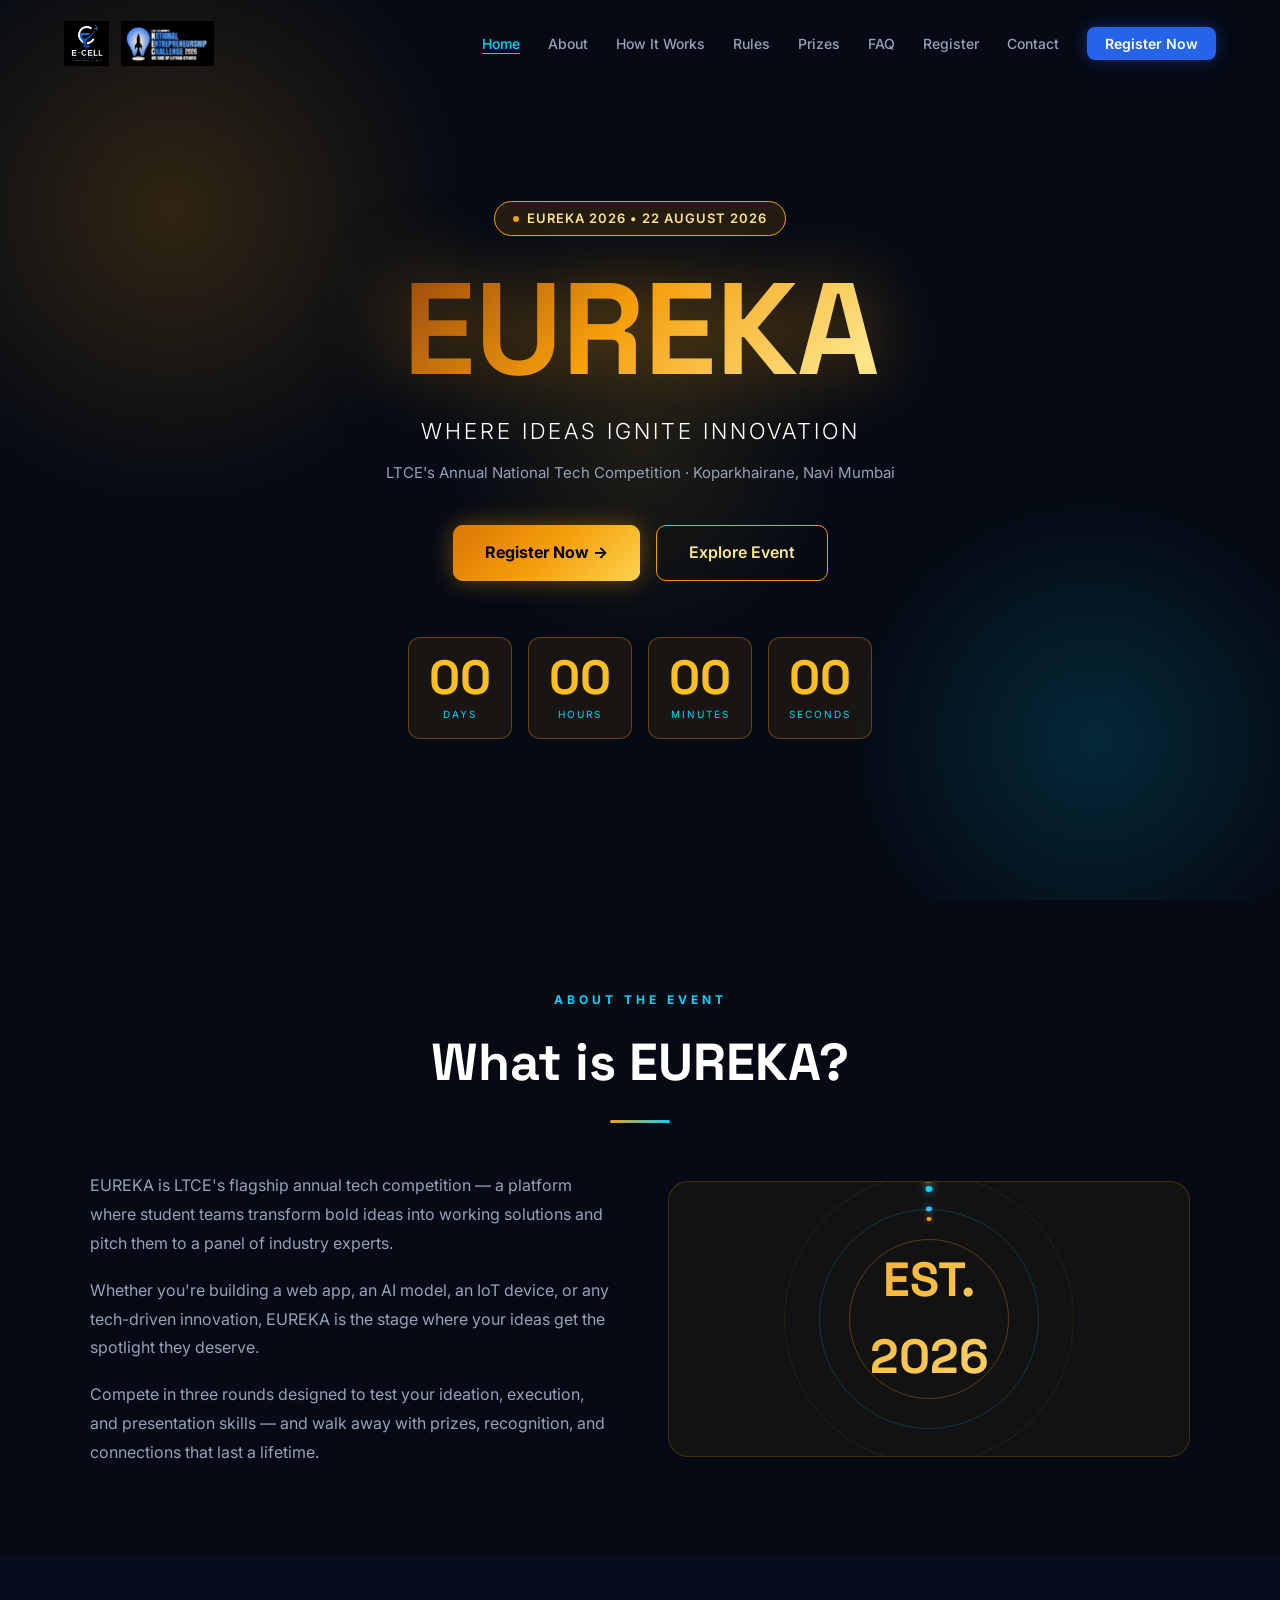
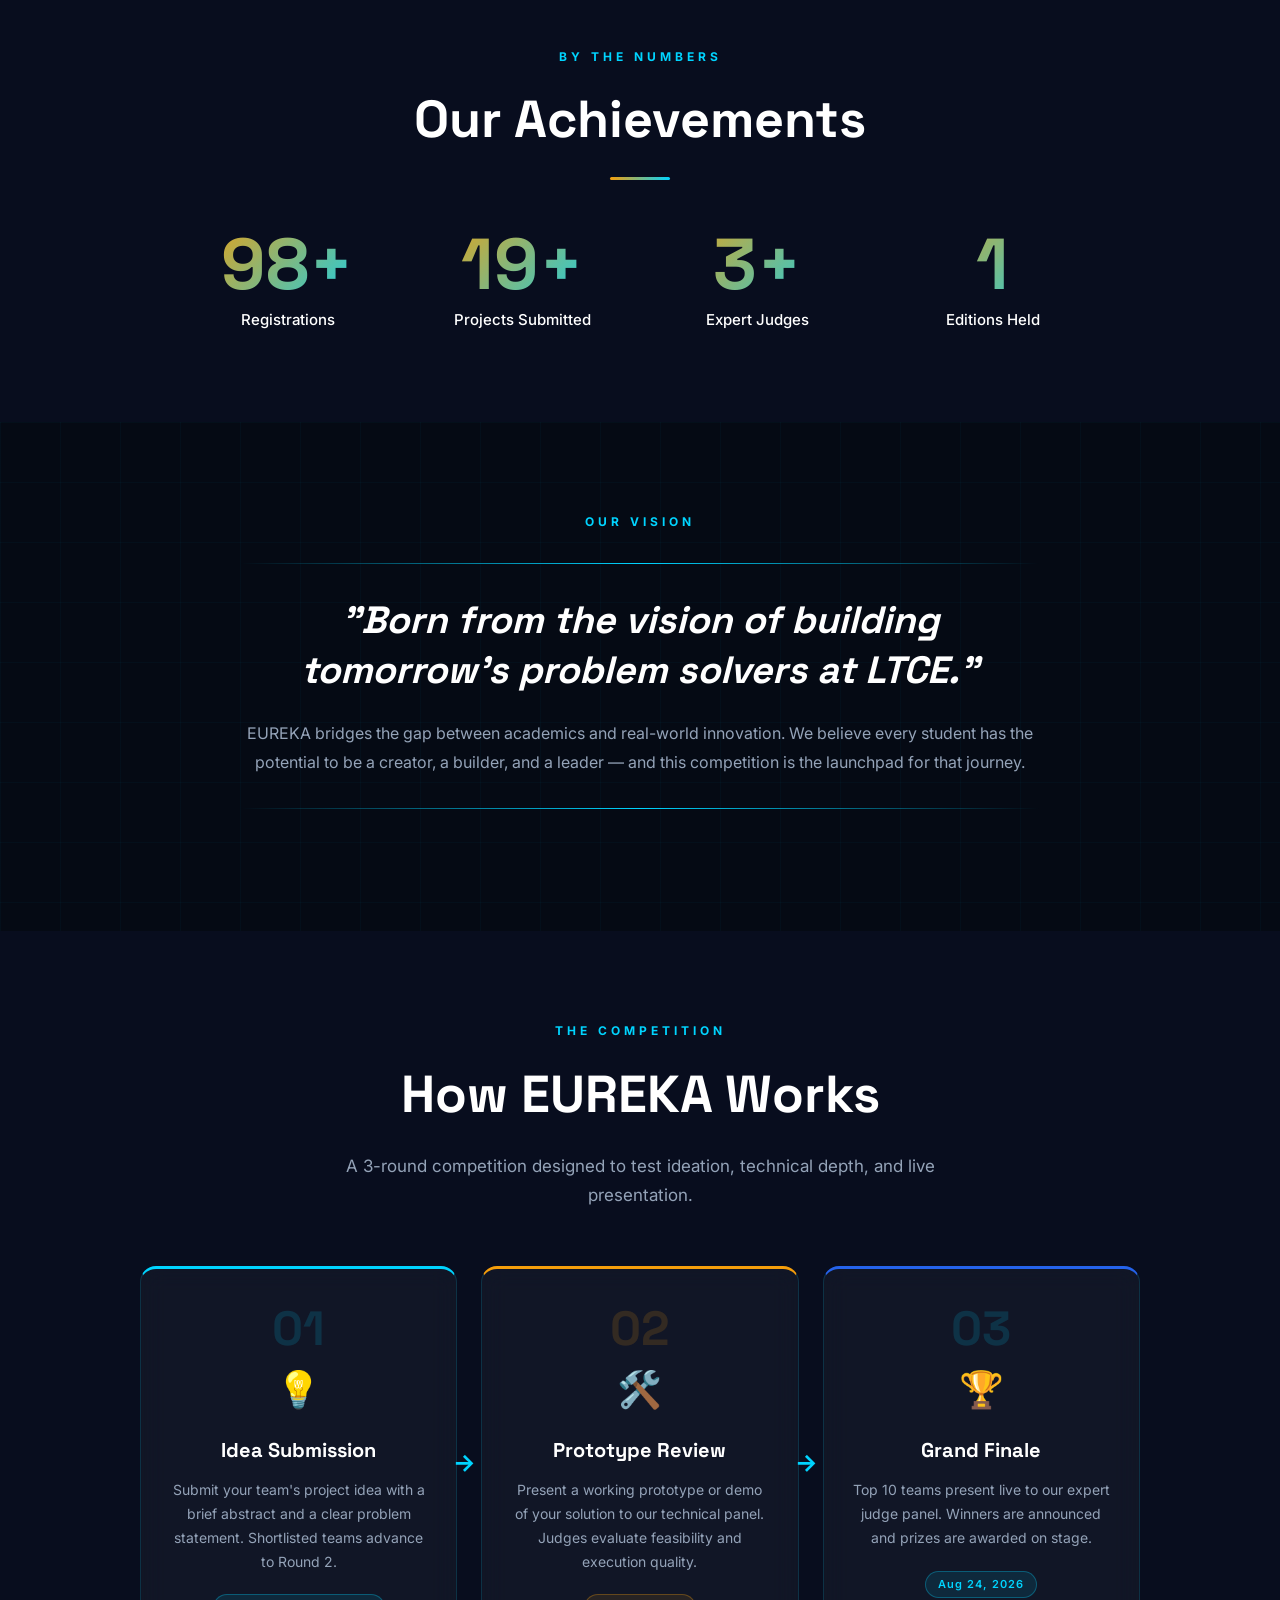
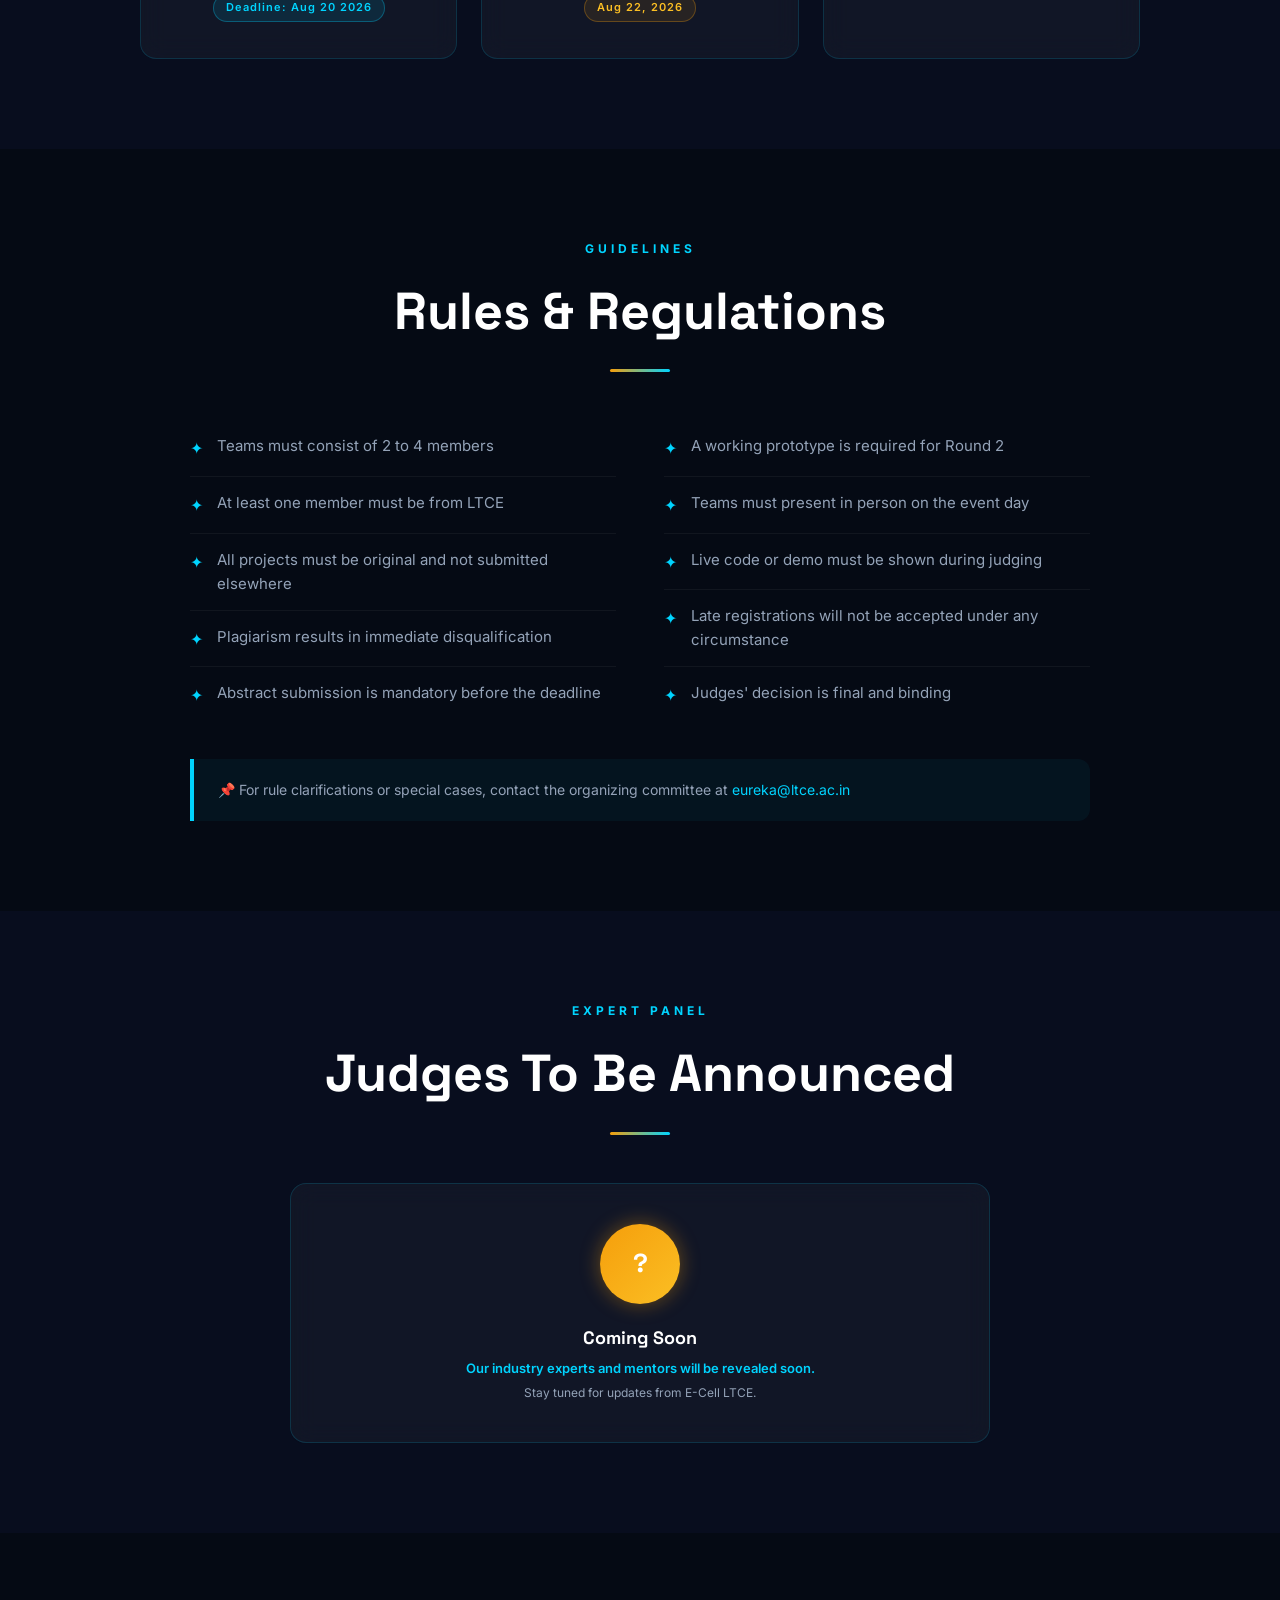
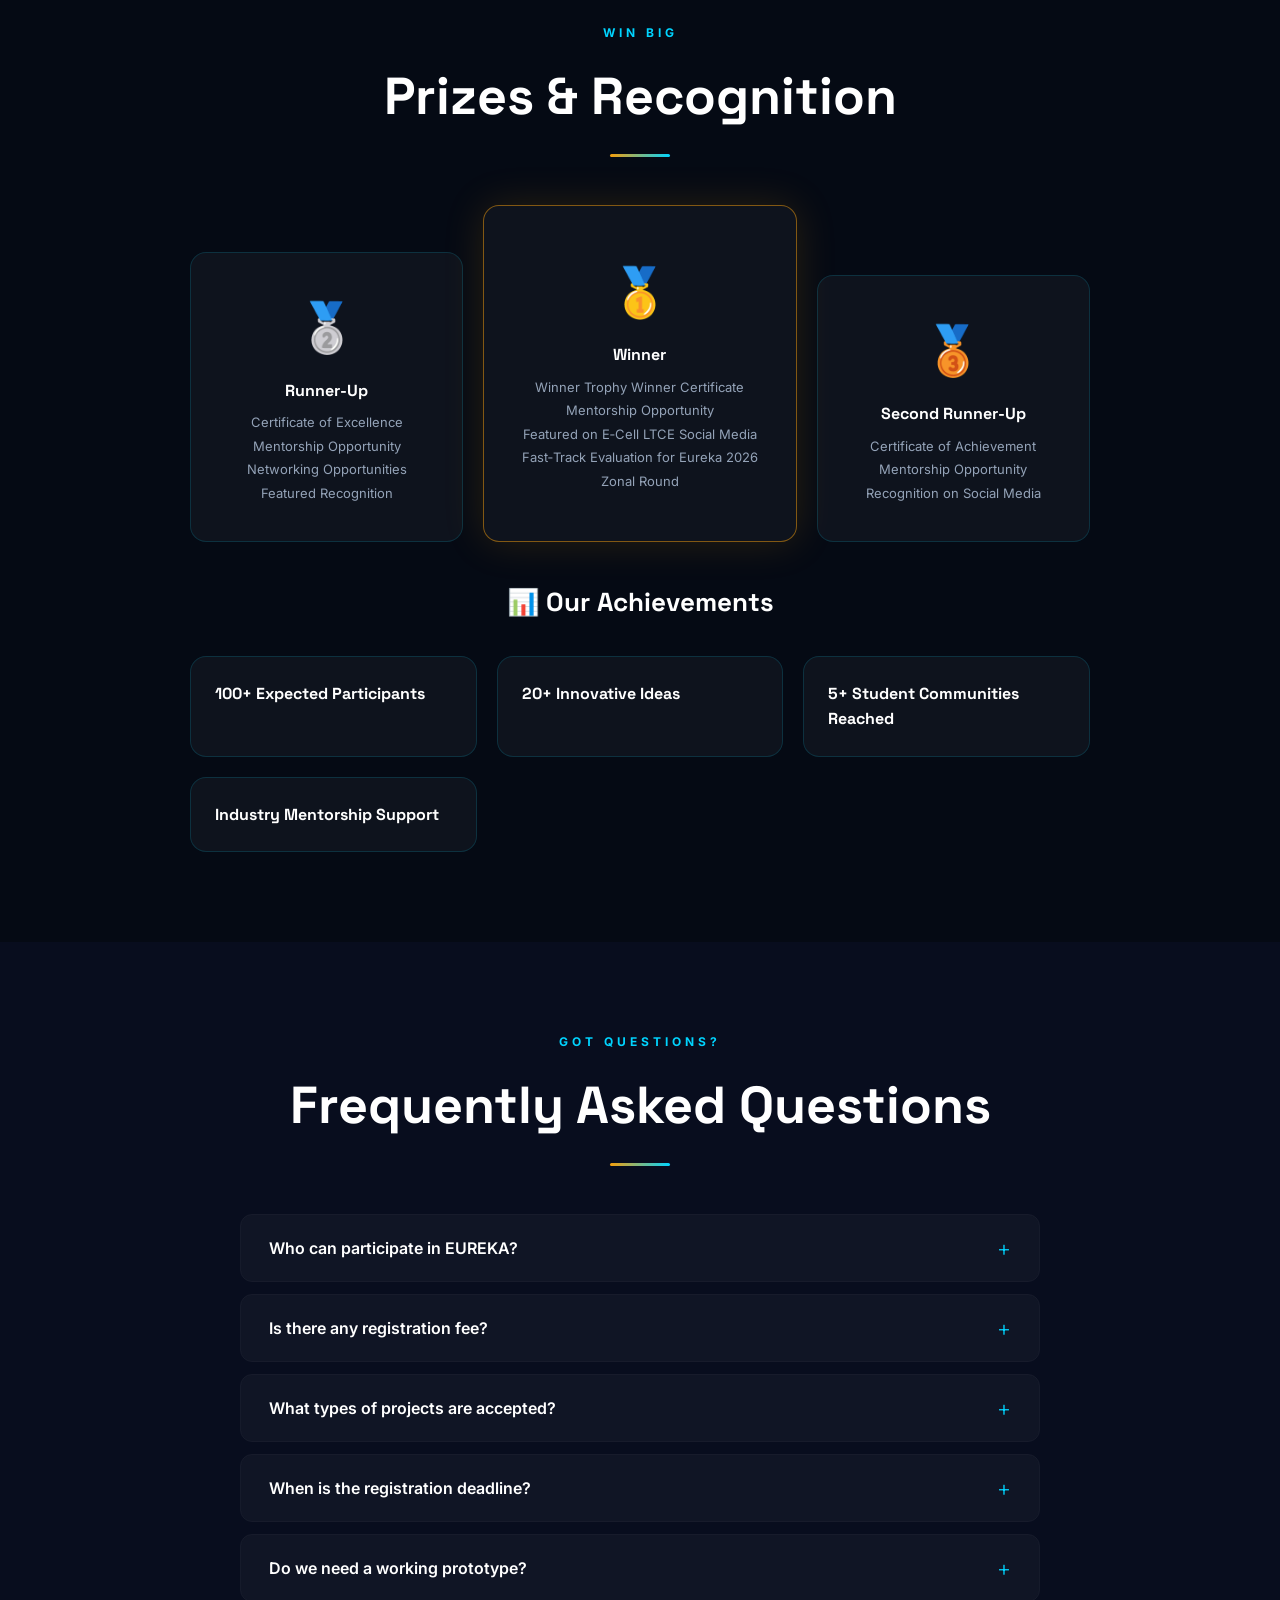
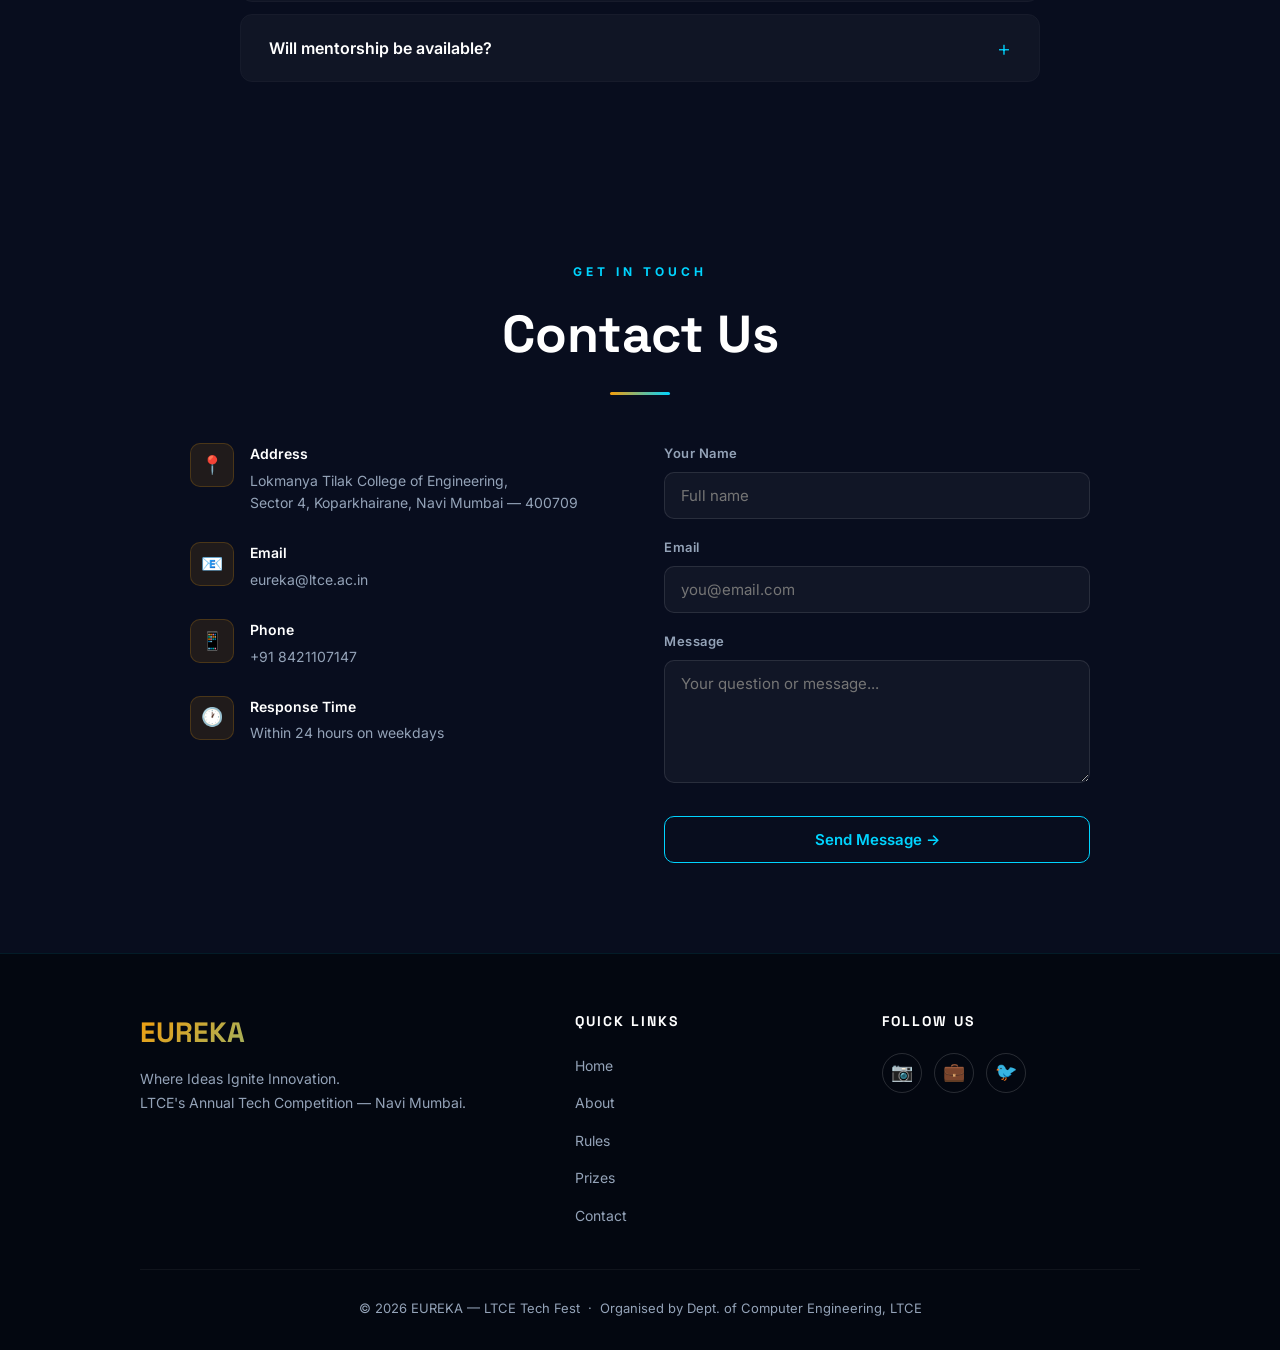
==== index.html @ 15668846 "index.html" ====
<!DOCTYPE html>
<html lang="en">
<head>
<meta charset="UTF-8"/>
<meta name="viewport" content="width=device-width, initial-scale=1.0"/>
<title>EUREKA 2026 — LTCE Tech Fest</title>
<meta name="description" content="LTCE's flagship annual tech competition. Register free. Win ₹30,000+ in prizes."/>
<link rel="preconnect" href="https://fonts.googleapis.com"/>
<link href="https://fonts.googleapis.com/css2?family=Space+Grotesk:wght@300;400;500;600;700;800&family=Inter:wght@300;400;500;600&display=swap" rel="stylesheet"/>
<link rel="stylesheet" href="Style.css">
<script src="Script.js" defer></script>
</head>
<body>

<!-- PROGRESS BAR -->
<div id="progress-bar"></div>

<!-- NAVBAR -->
<nav id="navbar">
  <a href="#home" class="nav-logo">
    <img src="ecell-logo.png" alt="E-Cell LTCE" class="nav-logo-img">
    <img src="nec-logo.png" alt="NEC" class="nav-logo-img">
</a>
  <ul class="nav-links">
    <li><a href="#home">Home</a></li>
    <li><a href="#about">About</a></li>
    <li><a href="#how-it-works">How It Works</a></li>
    <li><a href="#rules">Rules</a></li>
    <li><a href="#prizes">Prizes</a></li>
    <li><a href="#faq">FAQ</a></li>
    <li><a href="Registration.html">Register</a></li>
    <li><a href="#contact">Contact</a></li>
    <li><a href="Registration.html" class="nav-cta">Register Now</a></li>
  </ul>
  <button class="hamburger" id="hamburger" aria-label="Menu">
    <span></span><span></span><span></span>
  </button>
</nav>

<!-- MOBILE MENU -->
<div class="mobile-menu" id="mobile-menu">
  <a href="#home" class="mobile-link">Home</a>
  <a href="#about" class="mobile-link">About</a>
  <a href="#how-it-works" class="mobile-link">How It Works</a>
  <a href="#rules" class="mobile-link">Rules</a>
  <a href="#prizes" class="mobile-link">Prizes</a>
  <a href="#faq" class="mobile-link">FAQ</a>
  <a href="Registration.html" class="mobile-link">Register</a>
  <a href="#contact" class="mobile-link">Contact</a>
</div>

<!-- HERO -->
<section id="home">
  <div class="hero-glow-1"></div>
  <div class="hero-glow-2"></div>
  <div class="hero-glow-3"></div>
  <canvas id="hero-canvas" style="position:absolute;top:0;left:0;width:100%;height:100%;pointer-events:none;z-index:1;"></canvas>
  <div class="hero-content">
    <div class="hero-badge"><span class="badge-dot"></span>EUREKA 2026 • 22 August 2026</div>
    <h1 class="hero-title">EUREKA</h1>
    <p class="hero-tagline">Where Ideas Ignite Innovation</p>
    <p class="hero-sub">LTCE's Annual National Tech Competition · Koparkhairane, Navi Mumbai</p>
    <div class="hero-buttons">
      <a href="Registration.html" class="btn-primary">Register Now &rarr;</a>
      <a href="#about" class="btn-ghost">Explore Event</a>
    </div>
    <div class="countdown" id="countdown">
      <div class="cd-box"><span class="cd-num" id="cd-days">00</span><span class="cd-label">Days</span></div>
      <div class="cd-box"><span class="cd-num" id="cd-hours">00</span><span class="cd-label">Hours</span></div>
      <div class="cd-box"><span class="cd-num" id="cd-mins">00</span><span class="cd-label">Minutes</span></div>
      <div class="cd-box"><span class="cd-num" id="cd-secs">00</span><span class="cd-label">Seconds</span></div>
    </div>
  </div>
</section>

<!-- ABOUT -->
<section id="about" class="section">
  <p class="section-label reveal">About the Event</p>
  <h2 class="section-title reveal">What is EUREKA?</h2>
  <div class="gold-line reveal"></div>
  <div class="about-grid">
    <div class="about-text reveal-left">
      <p>EUREKA is LTCE's flagship annual tech competition — a platform where student teams transform bold ideas into working solutions and pitch them to a panel of industry experts.</p>
      <p>Whether you're building a web app, an AI model, an IoT device, or any tech-driven innovation, EUREKA is the stage where your ideas get the spotlight they deserve.</p>
      <p>Compete in three rounds designed to test your ideation, execution, and presentation skills — and walk away with prizes, recognition, and connections that last a lifetime.</p>
    </div>
    <div class="orbit-card reveal-right">
      <!-- Static orbit path rings -->
      <div class="orbit-ring ring1"></div>
      <div class="orbit-ring ring2"></div>
      <div class="orbit-ring ring3"></div>
      <!-- Asteroid system -->
      <div class="asteroid-system">
        <div class="asteroid-ring asteroid-ring-1"><div class="asteroid a-g1"></div></div>
        <div class="asteroid-ring asteroid-ring-2"><div class="asteroid a-c1"></div></div>
        <div class="asteroid-ring asteroid-ring-3"><div class="asteroid a-g2"></div></div>
        <div class="asteroid-ring asteroid-ring-4"><div class="asteroid a-c2"></div></div>
        <div class="asteroid-ring asteroid-ring-5"><div class="asteroid a-g3"></div></div>
        <div class="asteroid-ring asteroid-ring-6"><div class="asteroid a-c3"></div></div>
        <div class="asteroid-ring asteroid-ring-7"><div class="asteroid a-g4"></div></div>
        <div class="asteroid-ring asteroid-ring-8"><div class="asteroid a-c4"></div></div>
      </div>
      <div class="orbit-text">EST.<br/>2026</div>
    </div>
  </div>
</section>

<!-- ACHIEVEMENTS -->
<section class="section section-alt">
  <p class="section-label reveal">By the Numbers</p>
  <h2 class="section-title reveal">Our Achievements</h2>
  <div class="gold-line reveal"></div>
  <div class="stats-row" id="stats-row">
    <div class="stat-item reveal"><span class="stat-num" data-target="100" data-suffix="+">0+</span><p class="stat-label">Registrations</p></div>
    <div class="stat-item reveal" style="transition-delay:0.1s"><span class="stat-num" data-target="20" data-suffix="+">0+</span><p class="stat-label">Projects Submitted</p></div>
    <div class="stat-item reveal" style="transition-delay:0.2s"><span class="stat-num" data-target="4" data-suffix="+">0+</span><p class="stat-label">Expert Judges</p></div>
    <div class="stat-item reveal" style="transition-delay:0.3s"><span class="stat-num" data-target="2" data-suffix="">0</span><p class="stat-label">Editions Held</p></div>
  </div>
</section>

<!-- VISION -->
<section class="section vision-section">
  <div class="vision-grid-bg"></div>
  <div class="vision-inner reveal">
    <p class="section-label">Our Vision</p>
    <div class="vision-line"></div>
    <p class="vision-quote">"Born from the vision of building tomorrow's problem solvers at LTCE."</p>
    <p class="vision-para">EUREKA bridges the gap between academics and real-world innovation. We believe every student has the potential to be a creator, a builder, and a leader — and this competition is the launchpad for that journey.</p>
    <div class="vision-line"></div>
  </div>
</section>

<!-- HOW IT WORKS -->
<section id="how-it-works" class="section section-alt">
  <p class="section-label reveal">The Competition</p>
  <h2 class="section-title reveal">How EUREKA Works</h2>
  <p class="section-sub reveal">A 3-round competition designed to test ideation, technical depth, and live presentation.</p>
  <div class="rounds-grid">
    <div class="glass round-card reveal">
      <div class="round-num">01</div>
      <span class="round-icon">💡</span>
      <h3 class="round-title">Idea Submission</h3>
      <p class="round-desc">Submit your team's project idea with a brief abstract and a clear problem statement. Shortlisted teams advance to Round 2.</p>
      <span class="round-badge">Deadline: Aug 20 2026</span>
      <div class="round-arrow">→</div>
    </div>
    <div class="glass round-card reveal" style="transition-delay:0.15s">
      <div class="round-num">02</div>
      <span class="round-icon">🛠️</span>
      <h3 class="round-title">Prototype Review</h3>
      <p class="round-desc">Present a working prototype or demo of your solution to our technical panel. Judges evaluate feasibility and execution quality.</p>
      <span class="round-badge">Aug 22, 2026</span>
      <div class="round-arrow">→</div>
    </div>
    <div class="glass round-card reveal" style="transition-delay:0.3s">
      <div class="round-num">03</div>
      <span class="round-icon">🏆</span>
      <h3 class="round-title">Grand Finale</h3>
      <p class="round-desc">Top 10 teams present live to our expert judge panel. Winners are announced and prizes are awarded on stage.</p>
      <span class="round-badge">Aug 24, 2026</span>
    </div>
  </div>
</section>

<!-- RULES -->
<section id="rules" class="section">
  <p class="section-label reveal">Guidelines</p>
  <h2 class="section-title reveal">Rules & Regulations</h2>
  <div class="gold-line reveal"></div>
  <div class="rules-grid">
    <div>
      <div class="rule-item reveal"><span class="rule-icon">✦</span><span class="rule-text">Teams must consist of 2 to 4 members</span></div>
      <div class="rule-item reveal"><span class="rule-icon">✦</span><span class="rule-text">At least one member must be from LTCE</span></div>
      <div class="rule-item reveal"><span class="rule-icon">✦</span><span class="rule-text">All projects must be original and not submitted elsewhere</span></div>
      <div class="rule-item reveal"><span class="rule-icon">✦</span><span class="rule-text">Plagiarism results in immediate disqualification</span></div>
      <div class="rule-item reveal"><span class="rule-icon">✦</span><span class="rule-text">Abstract submission is mandatory before the deadline</span></div>
    </div>
    <div>
      <div class="rule-item reveal"><span class="rule-icon">✦</span><span class="rule-text">A working prototype is required for Round 2</span></div>
      <div class="rule-item reveal"><span class="rule-icon">✦</span><span class="rule-text">Teams must present in person on the event day</span></div>
      <div class="rule-item reveal"><span class="rule-icon">✦</span><span class="rule-text">Live code or demo must be shown during judging</span></div>
      <div class="rule-item reveal"><span class="rule-icon">✦</span><span class="rule-text">Late registrations will not be accepted under any circumstance</span></div>
      <div class="rule-item reveal"><span class="rule-icon">✦</span><span class="rule-text">Judges' decision is final and binding</span></div>
    </div>
  </div>
  <div class="rules-note reveal">
    📌 For rule clarifications or special cases, contact the organizing committee at <a href="mailto:eureka@ltce.ac.in">eureka@ltce.ac.in</a>
  </div>
</section>

<!-- JUDGES -->
<section id="judges" class="section section-alt">
  <p class="section-label reveal">Expert Panel</p>
  <h2 class="section-title reveal">Judges To Be Announced</h2>
  <div class="gold-line reveal"></div>
  <div class="glass judge-card reveal" style="max-width:700px;margin:0 auto;text-align:center;padding:40px;">
    <div class="judge-avatar gold">?</div>
    <h3 class="judge-name">Coming Soon</h3>
    <p class="judge-role">Our industry experts and mentors will be revealed soon.</p>
    <p class="judge-org">Stay tuned for updates from E-Cell LTCE.</p>
  </div>
</section>


<!-- PRIZES -->
<section id="prizes" class="section">
  <p class="section-label reveal">Win Big</p>
  <h2 class="section-title reveal">Prizes & Recognition</h2>
  <div class="gold-line reveal"></div>

  <div class="podium">
    <div class="glass prize-card reveal">
      <span class="prize-rank">🥈</span>
      <p class="prize-title">Runner-Up</p>
      <p class="prize-extras">
        Certificate of Excellence<br>
        Mentorship Opportunity<br>
      Networking Opportunities<br>
      Featured Recognition
      </p>
    </div>

    <div class="glass prize-card first reveal">
      <span class="prize-rank">🥇</span>
      <p class="prize-title">Winner</p>
      <p class="prize-extras">
        Winner Trophy
      Winner Certificate<br>
      Mentorship Opportunity<br>
      Featured on E‑Cell LTCE Social Media<br>
      Fast‑Track Evaluation for Eureka 2026 Zonal Round
      </p>
    </div>

    <div class="glass prize-card reveal">
      <span class="prize-rank">🥉</span>
      <p class="prize-title">Second Runner‑Up</p>
      <p class="prize-extras">
      Certificate of Achievement<br>
      Mentorship Opportunity<br>
      Recognition on Social Media
      </p>
    </div>
  </div>

  <h3 class="benefits-title reveal">📊 Our Achievements</h3>
  <div class="benefits-grid">
    <div class="glass benefit-item reveal"><p class="benefit-name">100+ Expected Participants</p></div>
    <div class="glass benefit-item reveal"><p class="benefit-name">20+ Innovative Ideas</p></div>
    <div class="glass benefit-item reveal"><p class="benefit-name">5+ Student Communities Reached</p></div>
    <div class="glass benefit-item reveal"><p class="benefit-name">Industry Mentorship Support</p></div>
  </div>
</section>


<!-- FAQ -->
<section id="faq" class="section section-alt">
  <p class="section-label reveal">Got Questions?</p>
  <h2 class="section-title reveal">Frequently Asked Questions</h2>
  <div class="gold-line reveal"></div>
  <div class="faq-wrap reveal">
    <div class="faq-item">
      <button class="faq-q">Who can participate in EUREKA?<span class="faq-icon">+</span></button>
      <div class="faq-a"><div class="faq-a-inner">Any currently enrolled student can participate. Teams of 2–4 members are allowed. At least one member must be from LTCE, Koparkhairane.</div></div>
    </div>
    <div class="faq-item">
      <button class="faq-q">Is there any registration fee?<span class="faq-icon">+</span></button>
      <div class="faq-a"><div class="faq-a-inner">No, EUREKA is completely free for all students. There is no registration fee or participation charge.</div></div>
    </div>
    <div class="faq-item">
      <button class="faq-q">What types of projects are accepted?<span class="faq-icon">+</span></button>
      <div class="faq-a"><div class="faq-a-inner">Any tech-driven project is welcome — web apps, mobile apps, AI/ML models, IoT and hardware, data science solutions, or any innovative technology solving a real-world problem.</div></div>
    </div>
    <div class="faq-item">
      <button class="faq-q">When is the registration deadline?<span class="faq-icon">+</span></button>
      <div class="faq-a"><div class="faq-a-inner">Registration closes on January 10, 2026. Late entries will not be accepted under any circumstance, so register early to secure your spot.</div></div>
    </div>
    <div class="faq-item">
      <button class="faq-q">Do we need a working prototype?<span class="faq-icon">+</span></button>
      <div class="faq-a"><div class="faq-a-inner">For Round 1, only an abstract and problem statement are required. A working prototype or demo is mandatory for Round 2 onward.</div></div>
    </div>
    <div class="faq-item">
      <button class="faq-q">Will mentorship be available?<span class="faq-icon">+</span></button>
      <div class="faq-a"><div class="faq-a-inner">Yes! All registered teams get access to mentorship sessions with our industry panel before the final round. Guidance on ideation, prototyping, and presentation will be provided.</div></div>
    </div>
  </div>
</section>

<!-- REGISTRATION -->


<!-- CONTACT -->
<section id="contact" class="section section-alt">
  <p class="section-label reveal">Get in Touch</p>
  <h2 class="section-title reveal">Contact Us</h2>
  <div class="gold-line reveal"></div>
  <div class="contact-grid">
    <div class="reveal-left">
      <div class="contact-info-item">
        <div class="contact-icon">📍</div>
        <div><p class="contact-detail-title">Address</p><p class="contact-detail-val">Lokmanya Tilak College of Engineering,<br/>Sector 4, Koparkhairane, Navi Mumbai — 400709</p></div>
      </div>
      <div class="contact-info-item">
        <div class="contact-icon">📧</div>
        <div><p class="contact-detail-title">Email</p><p class="contact-detail-val">eureka@ltce.ac.in</p></div>
      </div>
      <div class="contact-info-item">
        <div class="contact-icon">📱</div>
        <div><p class="contact-detail-title">Phone</p><p class="contact-detail-val">+91 8421107147</p></div>
      </div>
      <div class="contact-info-item">
        <div class="contact-icon">🕐</div>
        <div><p class="contact-detail-title">Response Time</p><p class="contact-detail-val">Within 24 hours on weekdays</p></div>
      </div>
    </div>
    <div class="reveal-right">
      <div class="form-group"><label class="form-label">Your Name</label><input type="text" class="form-control" id="c-name" placeholder="Full name"/></div>
      <div class="form-group"><label class="form-label">Email</label><input type="email" class="form-control" id="c-email" placeholder="you@email.com"/></div>
      <div class="form-group"><label class="form-label">Message</label><textarea class="form-control" id="c-msg" rows="5" placeholder="Your question or message..."></textarea></div>
      <button class="btn-ghost-contact" onclick="sendMsg()">Send Message →</button>
      <p class="contact-success" id="c-success">✅ Message sent! We'll get back to you within 24 hours.</p>
    </div>
  </div>
</section>

<!-- FOOTER -->
<footer>
  <div class="footer-grid">
    <div>
      <span class="footer-logo">EUREKA</span>
      <p class="footer-tagline">Where Ideas Ignite Innovation.<br/>LTCE's Annual Tech Competition — Navi Mumbai.</p>
    </div>
    <div>
      <p class="footer-col-title">Quick Links</p>
      <ul class="footer-links">
        <li><a href="#home">Home</a></li>
        <li><a href="#about">About</a></li>
        <li><a href="#rules">Rules</a></li>
        <li><a href="#prizes">Prizes</a></li>
        <li><a href="#contact">Contact</a></li>
      </ul>
    </div>
    <div>
      <p class="footer-col-title">Follow Us</p>
      <div class="social-row">
        <a href="https://instagram.com" class="social-btn" target="_blank" title="Instagram">📷</a>
        <a href="https://linkedin.com" class="social-btn" target="_blank" title="LinkedIn">💼</a>
        <a href="https://x.com" class="social-btn" target="_blank" title="Twitter/X">🐦</a>
      </div>
    </div>
  </div>
  <div class="footer-bottom">
    &copy; 2026 EUREKA — LTCE Tech Fest &nbsp;·&nbsp; Organised by Dept. of Computer Engineering, LTCE
  </div>
</footer>

<!-- FLOATING CTA -->
<div id="float-cta"><a href="Registration.html">Register Now →</a></div>

<!-- BACK TO TOP -->
<button id="back-top" onclick="window.scrollTo({top:0,behavior:'smooth'})" title="Back to top">↑</button>
</body>
</html>
---- Style.css ----
.nav-logo{
    display:flex;
    align-items:center;
    gap:12px;
    text-decoration:none;
}

.nav-logo-img{
    height:45px;
    width:auto;
    object-fit:contain;
    transition:transform 0.3s ease;
}

.nav-logo-img:hover{
    transform:scale(1.05);
}

@media(max-width:768px){
    .nav-logo-img{
        height:35px;
    }
}
*,*::before,*::after{box-sizing:border-box;margin:0;padding:0}
:root{
  --bg:#050A14;
  --bg2:#080D1E;
  --bg3:#0A1020;
  --gold:#F59E0B;
  --gold2:#FBBF24;
  --gold3:#FDE68A;
  --cyan:#00D4FF;
  --blue:#2563EB;
  --white:#FFFFFF;
  --gray:#94A3B8;
  --card-bg:rgba(255,255,255,0.04);
  --card-border:rgba(0,212,255,0.15);
  --card-border-gold:rgba(245,158,11,0.3);
}
html{scroll-behavior:smooth}
body{
  font-family:'Inter',sans-serif;
  background:var(--bg);
  color:var(--white);
  overflow-x:hidden;
  line-height:1.6;
}

/* SCROLLBAR */
::-webkit-scrollbar{width:6px}
::-webkit-scrollbar-track{background:var(--bg)}
::-webkit-scrollbar-thumb{background:var(--blue);border-radius:3px}

/* PROGRESS BAR */
#progress-bar{
  position:fixed;top:0;left:0;height:3px;width:0%;
  background:linear-gradient(90deg,var(--gold),var(--cyan));
  z-index:10000;transition:width 0.1s linear;
}

/* NAVBAR */
#navbar{
  position:fixed;top:3px;left:0;right:0;z-index:9999;
  padding:18px 5%;
  display:flex;align-items:center;justify-content:space-between;
  transition:background 0.4s ease,backdrop-filter 0.4s ease;
}
#navbar.scrolled{
  background:rgba(5,10,20,0.95);
  backdrop-filter:blur(16px);
  border-bottom:1px solid rgba(0,212,255,0.08);
}
.nav-logo{
  font-family:'Space Grotesk',sans-serif;
  font-weight:800;font-size:26px;
  background:linear-gradient(135deg,var(--gold),var(--cyan));
  -webkit-background-clip:text;-webkit-text-fill-color:transparent;
  background-clip:text;text-decoration:none;
}
.nav-links{display:flex;align-items:center;gap:28px;list-style:none}
.nav-links a{
  color:var(--gray);font-size:14px;text-decoration:none;
  transition:color 0.3s;position:relative;font-weight:500;
}
.nav-links a::after{
  content:'';position:absolute;bottom:-2px;left:0;width:0;height:1px;
  background:var(--cyan);transition:width 0.3s;
}
.nav-links a:hover,.nav-links a.active{color:var(--cyan)}
.nav-links a:hover::after,.nav-links a.active::after{width:100%}
.nav-cta{
  background:var(--blue);color:var(--white)!important;
  padding:8px 18px;border-radius:8px;font-weight:600!important;
  box-shadow:0 0 15px rgba(37,99,235,0.4);
}
.nav-cta:hover{box-shadow:0 0 25px rgba(0,212,255,0.5)!important;background:#1d4ed8!important}
.nav-cta::after{display:none!important}
.hamburger{
  display:none;flex-direction:column;gap:5px;cursor:pointer;
  background:none;border:none;padding:4px;
}
.hamburger span{
  width:24px;height:2px;background:var(--white);
  transition:all 0.3s;border-radius:2px;display:block;
}
.hamburger.open span:nth-child(1){transform:rotate(45deg) translate(5px,5px)}
.hamburger.open span:nth-child(2){opacity:0}
.hamburger.open span:nth-child(3){transform:rotate(-45deg) translate(5px,-5px)}
.mobile-menu{
  display:none;position:fixed;top:0;left:0;right:0;bottom:0;
  background:rgba(5,10,20,0.98);backdrop-filter:blur(20px);
  z-index:9998;flex-direction:column;align-items:center;
  justify-content:center;gap:32px;
}
.mobile-menu.open{display:flex}
.mobile-menu a{
  color:var(--white);text-decoration:none;font-size:22px;
  font-family:'Space Grotesk',sans-serif;font-weight:600;
  transition:color 0.3s;
}
.mobile-menu a:hover{color:var(--gold)}

/* HERO */
#home{
  min-height:100vh;display:flex;align-items:center;justify-content:center;
  position:relative;overflow:hidden;background:var(--bg);
  padding:120px 5% 80px;z-index:2;
}
.hero-glow-1{
  position:absolute;top:-10%;left:-10%;
  width:600px;height:600px;
  background:radial-gradient(circle,rgba(245,158,11,0.18) 0%,transparent 70%);
  animation:floatGlow1 8s ease-in-out infinite;pointer-events:none;
}
.hero-glow-2{
  position:absolute;bottom:-10%;right:-5%;
  width:500px;height:500px;
  background:radial-gradient(circle,rgba(0,212,255,0.15) 0%,transparent 70%);
  animation:floatGlow2 10s ease-in-out infinite;pointer-events:none;
}
.hero-glow-3{
  position:absolute;top:50%;left:50%;transform:translate(-50%,-50%);
  width:400px;height:400px;
  background:radial-gradient(circle,rgba(251,191,36,0.1) 0%,transparent 70%);
  animation:floatGlow3 6s ease-in-out infinite;pointer-events:none;
}
@keyframes floatGlow1{0%,100%{transform:translate(0,0) scale(1)}50%{transform:translate(40px,30px) scale(1.1)}}
@keyframes floatGlow2{0%,100%{transform:translate(0,0) scale(1)}50%{transform:translate(-30px,-40px) scale(1.15)}}
@keyframes floatGlow3{0%,100%{transform:translate(-50%,-50%) scale(1)}50%{transform:translate(-50%,-50%) scale(1.2)}}

/* PARTICLES - handled by global canvas */
@keyframes pulseGlow{
  0%,100%{transform:scale(1);opacity:0.8}
  50%{transform:scale(2);opacity:0}
}

.hero-content{
  text-align:center;position:relative;z-index:3;
  max-width:900px;
}
.hero-badge{
  display:inline-flex;align-items:center;gap:8px;
  background:rgba(245,158,11,0.12);
  border:1px solid var(--gold);
  color:var(--gold3);font-size:13px;font-weight:600;
  padding:6px 18px;border-radius:50px;
  letter-spacing:1px;text-transform:uppercase;
  margin-bottom:28px;
  animation:fadeInDown 0.6s ease both;
  animation-delay:0.2s;
}
.badge-dot{
  width:6px;height:6px;background:var(--gold);
  border-radius:50%;animation:pulseDot 2s infinite;
}
@keyframes pulseDot{0%,100%{opacity:1;transform:scale(1)}50%{opacity:0.5;transform:scale(0.7)}}

.hero-title{
  font-family:'Space Grotesk',sans-serif;
  font-weight:900;
  font-size:clamp(60px,12vw,130px);
  line-height:1;
  background:linear-gradient(135deg,#92400E 0%,#F59E0B 25%,#FDE68A 50%,#F59E0B 75%,#00D4FF 100%);
  background-size:200% auto;
  -webkit-background-clip:text;-webkit-text-fill-color:transparent;
  background-clip:text;
  animation:shimmerText 4s linear infinite, scaleIn 1s ease both;
  animation-delay:0s,0.3s;
  filter:drop-shadow(0 0 40px rgba(245,158,11,0.5));
  margin-bottom:20px;
}
@keyframes shimmerText{0%{background-position:0% center}100%{background-position:200% center}}
@keyframes scaleIn{from{opacity:0;transform:scale(0.85)}to{opacity:1;transform:scale(1)}}

.hero-tagline{
  font-size:clamp(16px,3vw,22px);
  color:var(--white);font-weight:300;
  letter-spacing:3px;text-transform:uppercase;
  margin-bottom:12px;
  animation:fadeInUp 0.7s ease both;animation-delay:0.8s;
}
.hero-sub{
  font-size:15px;color:var(--gray);
  margin-bottom:40px;
  animation:fadeInUp 0.7s ease both;animation-delay:1s;
}
.hero-buttons{
  display:flex;gap:16px;justify-content:center;flex-wrap:wrap;
  margin-bottom:56px;
  animation:fadeInUp 0.7s ease both;animation-delay:1.2s;
}
.btn-primary{
  background:linear-gradient(135deg,#D97706,#F59E0B,#FCD34D);
  color:#000;font-weight:700;font-size:16px;
  padding:14px 32px;border-radius:10px;border:none;
  cursor:pointer;text-decoration:none;display:inline-flex;align-items:center;gap:8px;
  transition:all 0.3s;position:relative;overflow:hidden;
  box-shadow:0 0 25px rgba(245,158,11,0.4);
}
.btn-primary::before{
  content:'';position:absolute;inset:-2px;
  background:conic-gradient(from 0deg,var(--gold),var(--gold3),#fff,var(--gold),var(--gold));
  border-radius:12px;z-index:-1;
  animation:rotateBorder 3s linear infinite;
}
@keyframes rotateBorder{to{transform:rotate(360deg)}}
.btn-primary:hover{
  box-shadow:0 0 50px rgba(245,158,11,0.8);
  transform:scale(1.05);
}
.btn-ghost{
  border:1px solid var(--gold);color:var(--gold3);
  background:transparent;font-weight:600;font-size:16px;
  padding:14px 32px;border-radius:10px;
  cursor:pointer;text-decoration:none;
  transition:all 0.3s;
}
.btn-ghost:hover{background:rgba(245,158,11,0.1);border-color:var(--gold2)}

/* COUNTDOWN */
.countdown{
  display:flex;gap:16px;justify-content:center;flex-wrap:wrap;
  animation:fadeInUp 0.7s ease both;animation-delay:1.5s;
}
.cd-box{
  background:rgba(245,158,11,0.08);
  border:1px solid rgba(245,158,11,0.35);
  border-radius:12px;padding:16px 20px;
  min-width:80px;text-align:center;
  animation:pulseBorder 3s ease infinite;
}
@keyframes pulseBorder{
  0%,100%{box-shadow:0 0 8px rgba(245,158,11,0.2)}
  50%{box-shadow:0 0 20px rgba(245,158,11,0.5)}
}
.cd-num{
  font-family:'Space Grotesk',sans-serif;
  font-size:clamp(28px,5vw,48px);font-weight:800;
  color:var(--gold2);line-height:1;display:block;
}
.cd-label{
  font-size:10px;text-transform:uppercase;
  letter-spacing:2px;color:var(--cyan);margin-top:4px;display:block;
}

/* ANIMATIONS */
@keyframes fadeInDown{from{opacity:0;transform:translateY(-20px)}to{opacity:1;transform:translateY(0)}}
@keyframes fadeInUp{from{opacity:0;transform:translateY(25px)}to{opacity:1;transform:translateY(0)}}
@keyframes fadeIn{from{opacity:0}to{opacity:1}}

/* SCROLL ANIMATIONS */
/* .reveal{opacity:0;transform:translateY(30px);transition:opacity 0.7s ease,transform 0.7s ease}
.reveal.visible{opacity:1;transform:translateY(0)}
.reveal-left{opacity:0;transform:translateX(-30px);transition:opacity 0.7s ease,transform 0.7s ease}
.reveal-left.visible{opacity:1;transform:translateX(0)}
.reveal-right{opacity:0;transform:translateX(30px);transition:opacity 0.7s ease,transform 0.7s ease}
.reveal-right.visible{opacity:1;transform:translateX(0)} */

/* SECTIONS */
.section{padding:90px 5%;position:relative;z-index:2}
.section-alt{background:var(--bg2)}
.section-label{
  font-size:12px;font-weight:700;letter-spacing:4px;
  text-transform:uppercase;color:var(--cyan);
  text-align:center;margin-bottom:12px;
}
.section-title{
  font-family:'Space Grotesk',sans-serif;
  font-size:clamp(32px,5vw,52px);font-weight:800;
  text-align:center;color:var(--white);
  margin-bottom:16px;
}
.section-sub{
  text-align:center;color:var(--gray);font-size:17px;
  max-width:600px;margin:0 auto 56px;line-height:1.7;
}
.gold-line{
  width:60px;height:3px;
  background:linear-gradient(90deg,var(--gold),var(--cyan));
  margin:0 auto 48px;border-radius:2px;
}

/* GLASS CARD */
.glass{
  background:var(--card-bg);
  border:1px solid var(--card-border);
  backdrop-filter:blur(12px);
  border-radius:16px;
  transition:all 0.3s ease;
}
.glass:hover{
  border-color:rgba(0,212,255,0.4);
  box-shadow:0 0 30px rgba(0,212,255,0.1);
  transform:translateY(-4px);
}

/* ABOUT */
.about-grid{
  display:grid;grid-template-columns:1fr 1fr;
  gap:56px;align-items:center;max-width:1100px;margin:0 auto;
}
.about-text p{color:var(--gray);line-height:1.8;margin-bottom:18px;font-size:16px}
.about-text p:last-child{margin-bottom:0}
.orbit-card{
  background:rgba(245,158,11,0.06);
  border:1px solid rgba(245,158,11,0.2);
  border-radius:20px;padding:60px 40px;
  text-align:center;position:relative;overflow:hidden;
}
.orbit-text{
  font-family:'Space Grotesk',sans-serif;
  font-size:48px;font-weight:900;
  background:linear-gradient(135deg,var(--gold),var(--gold3));
  -webkit-background-clip:text;-webkit-text-fill-color:transparent;
  background-clip:text;position:relative;z-index:2;
}
.orbit-ring{
  position:absolute;border-radius:50%;
  border:1px solid;top:50%;left:50%;
  transform:translate(-50%,-50%);
}
.ring1{width:160px;height:160px;border-color:rgba(245,158,11,0.3);animation:spin 8s linear infinite}
.ring2{width:220px;height:220px;border-color:rgba(0,212,255,0.2);animation:spin 12s linear infinite reverse}
.ring3{width:290px;height:290px;border-color:rgba(245,158,11,0.1);animation:spin 18s linear infinite}
@keyframes spin{to{transform:translate(-50%,-50%) rotate(360deg)}}

/* STATS */
.stats-row{
  display:grid;grid-template-columns:repeat(4,1fr);
  gap:40px;max-width:900px;margin:0 auto;text-align:center;
}
.stat-item{}
.stat-num{
  font-family:'Space Grotesk',sans-serif;
  font-size:clamp(48px,8vw,72px);font-weight:900;
  background:linear-gradient(135deg,var(--gold),var(--cyan));
  -webkit-background-clip:text;-webkit-text-fill-color:transparent;
  background-clip:text;display:block;line-height:1;
}
.stat-label{color:var(--white);font-size:15px;margin-top:8px;font-weight:500}
.stats-divider{
  width:1px;background:rgba(255,255,255,0.08);
  height:80px;margin:auto;
}

/* VISION */
.vision-section{
  position:relative;overflow:hidden;
}
.vision-grid-bg{
  position:absolute;inset:0;
  background-image:linear-gradient(rgba(0,212,255,0.03) 1px,transparent 1px),
    linear-gradient(90deg,rgba(0,212,255,0.03) 1px,transparent 1px);
  background-size:60px 60px;
}
.vision-inner{max-width:800px;margin:0 auto;text-align:center;position:relative;z-index:1}
.vision-line{
  height:1px;background:linear-gradient(90deg,transparent,var(--cyan),transparent);
  margin:32px 0;
}
.vision-quote{
  font-family:'Space Grotesk',sans-serif;
  font-size:clamp(22px,4vw,38px);font-weight:700;
  color:var(--white);font-style:italic;line-height:1.3;
  margin-bottom:24px;
}
.vision-para{color:var(--gray);font-size:16px;line-height:1.8}

/* HOW IT WORKS */
.rounds-grid{
  display:grid;grid-template-columns:repeat(3,1fr);
  gap:24px;max-width:1000px;margin:0 auto;
  position:relative;
}
.round-card{
  padding:36px 28px;text-align:center;
  border-top:3px solid var(--cyan)!important;
  position:relative;
}
.round-card:nth-child(2){border-top-color:var(--gold)!important}
.round-card:nth-child(3){border-top-color:var(--blue)!important}
.round-num{
  font-family:'Space Grotesk',sans-serif;
  font-size:48px;font-weight:900;
  color:rgba(0,212,255,0.15);
  margin-bottom:8px;line-height:1;
}
.round-card:nth-child(2) .round-num{color:rgba(245,158,11,0.15)}
.round-icon{font-size:36px;margin-bottom:16px;display:block}
.round-title{
  font-family:'Space Grotesk',sans-serif;
  font-size:20px;font-weight:700;color:var(--white);
  margin-bottom:12px;
}
.round-desc{color:var(--gray);font-size:14px;line-height:1.7;margin-bottom:20px}
.round-badge{
  display:inline-block;
  background:rgba(0,212,255,0.1);border:1px solid rgba(0,212,255,0.3);
  color:var(--cyan);font-size:11px;font-weight:600;
  padding:4px 12px;border-radius:50px;letter-spacing:1px;
}
.round-card:nth-child(2) .round-badge{
  background:rgba(245,158,11,0.1);border-color:rgba(245,158,11,0.3);color:var(--gold2);
}
.round-arrow{
  position:absolute;right:-20px;top:50%;transform:translateY(-50%);
  color:var(--cyan);font-size:24px;font-weight:700;z-index:3;
}

/* RULES */
.rules-grid{display:grid;grid-template-columns:1fr 1fr;gap:48px;max-width:900px;margin:0 auto}
.rule-item{
  display:flex;gap:14px;align-items:flex-start;
  padding:14px 0;border-bottom:1px solid rgba(255,255,255,0.05);
}
.rule-item:last-child{border-bottom:none}
.rule-icon{color:var(--cyan);font-size:16px;flex-shrink:0;margin-top:2px}
.rule-text{color:var(--gray);font-size:15px;line-height:1.6}
.rules-note{
  max-width:900px;margin:36px auto 0;
  background:rgba(0,212,255,0.05);
  border-left:4px solid var(--cyan);
  border-radius:0 12px 12px 0;
  padding:20px 24px;
  color:var(--gray);font-size:14px;
}
.rules-note a{color:var(--cyan);text-decoration:none}

/* JUDGES */
.judges-grid{
  display:grid;grid-template-columns:repeat(3,1fr);
  gap:24px;max-width:900px;margin:0 auto;
}
.judge-card{padding:36px 24px;text-align:center}
.judge-avatar{
  width:80px;height:80px;border-radius:50%;
  background:linear-gradient(135deg,var(--blue),var(--cyan));
  display:flex;align-items:center;justify-content:center;
  margin:0 auto 20px;
  font-family:'Space Grotesk',sans-serif;
  font-size:26px;font-weight:700;color:var(--white);
  box-shadow:0 0 20px rgba(37,99,235,0.4);
}
.judge-avatar.gold{background:linear-gradient(135deg,var(--gold),var(--gold2));box-shadow:0 0 20px rgba(245,158,11,0.4)}
.judge-name{font-family:'Space Grotesk',sans-serif;font-size:18px;font-weight:700;color:var(--white);margin-bottom:6px}
.judge-role{color:var(--cyan);font-size:13px;font-weight:600;margin-bottom:4px}
.judge-org{color:var(--gray);font-size:12px}

/* PRIZES */
.podium{
  display:grid;grid-template-columns:1fr 1.15fr 1fr;
  gap:20px;max-width:900px;margin:0 auto 40px;
  align-items:end;
}
.prize-card{padding:36px 24px;text-align:center}
.prize-card.first{
  border-color:rgba(245,158,11,0.5)!important;
  box-shadow:0 0 40px rgba(245,158,11,0.15);
  padding:48px 24px;
}
.prize-rank{
  font-size:48px;margin-bottom:12px;display:block;
}
.prize-title{
  font-family:'Space Grotesk',sans-serif;
  font-size:16px;font-weight:700;color:var(--white);
  margin-bottom:8px;
}
.prize-amount{
  font-family:'Space Grotesk',sans-serif;
  font-size:clamp(28px,4vw,40px);font-weight:900;
  background:linear-gradient(135deg,var(--gold),var(--gold3));
  -webkit-background-clip:text;-webkit-text-fill-color:transparent;
  background-clip:text;margin-bottom:12px;display:block;
}
.prize-first .prize-amount{font-size:clamp(36px,5vw,52px)}
.prize-extras{color:var(--gray);font-size:13px;line-height:1.8}
.special-cards{
  display:grid;grid-template-columns:1fr 1fr;
  gap:20px;max-width:900px;margin:0 auto 48px;
}
.special-card{padding:24px 28px;display:flex;align-items:center;gap:16px}
.special-icon{font-size:32px}
.special-title{font-family:'Space Grotesk',sans-serif;font-size:17px;font-weight:700;color:var(--white)}
.special-sub{color:var(--gray);font-size:13px}

.benefits-title{
  font-family:'Space Grotesk',sans-serif;
  font-size:26px;font-weight:700;text-align:center;
  color:var(--white);margin-bottom:32px;
}
.benefits-grid{
  display:grid;grid-template-columns:repeat(3,1fr);
  gap:20px;max-width:900px;margin:0 auto;
}
.benefit-item{
  padding:24px;display:flex;flex-direction:column;
  align-items:flex-start;gap:12px;
}
.benefit-icon{font-size:28px}
.benefit-name{font-family:'Space Grotesk',sans-serif;font-size:16px;font-weight:700;color:var(--white)}
.benefit-desc{color:var(--gray);font-size:13px;line-height:1.6}

/* FAQ */
.faq-wrap{max-width:800px;margin:0 auto;display:flex;flex-direction:column;gap:12px}
.faq-item{border-radius:12px;overflow:hidden;border:1px solid rgba(255,255,255,0.06)}
.faq-q{
  width:100%;background:rgba(255,255,255,0.03);
  border:none;cursor:pointer;
  padding:22px 28px;
  display:flex;align-items:center;justify-content:space-between;
  text-align:left;color:var(--white);
  font-family:'Inter',sans-serif;font-size:16px;font-weight:600;
  transition: background 0.3s;
}
.faq-q:hover{background:rgba(0,212,255,0.05)}
.faq-icon{
  color:var(--cyan);font-size:22px;font-weight:300;
  flex-shrink:0;transition:transform 0.3s;line-height:1;
  margin-left:16px;
}
.faq-item.open .faq-icon{transform:rotate(45deg)}
.faq-item.open{border-color:rgba(0,212,255,0.3);border-left:3px solid var(--cyan)}
.faq-item.open .faq-q{background:rgba(0,212,255,0.06)}
.faq-a{
  max-height:0;overflow:hidden;
  transition:max-height 0.4s ease,padding 0.3s;
  background:rgba(0,212,255,0.02);
}
.faq-a-inner{
  padding:0 28px 22px;
  color:var(--gray);font-size:15px;line-height:1.75;
}
.faq-item.open .faq-a{max-height:200px}

/* REGISTRATION */
.reg-card{
  max-width:640px;margin:0 auto;
  padding:48px;
}
.form-row{display:grid;grid-template-columns:1fr 1fr;gap:16px}
.form-group{margin-bottom:18px}
.form-label{
  display:block;font-size:13px;font-weight:600;
  color:var(--gray);margin-bottom:8px;letter-spacing:0.5px;
}
.form-control{
  width:100%;background:rgba(255,255,255,0.04);
  border:1px solid rgba(255,255,255,0.1);
  border-radius:10px;padding:13px 16px;
  color:var(--white);font-family:'Inter',sans-serif;font-size:15px;
  transition:border-color 0.3s,box-shadow 0.3s;outline:none;
}
.form-control:focus{
  border-color:var(--gold);
  box-shadow:0 0 0 3px rgba(245,158,11,0.15);
}
.form-control option{background:var(--bg2)}
textarea.form-control{resize:vertical;min-height:100px}
.btn-submit{
  width:100%;background:linear-gradient(135deg,#D97706,#F59E0B,#FCD34D);
  color:#000;font-weight:700;font-size:17px;
  padding:16px;border-radius:10px;border:none;
  cursor:pointer;transition:all 0.3s;margin-top:8px;
  box-shadow:0 0 25px rgba(245,158,11,0.3);
  font-family:'Space Grotesk',sans-serif;
}
.btn-submit:hover{box-shadow:0 0 45px rgba(245,158,11,0.7);transform:scale(1.02)}
.success-card{
  text-align:center;padding:48px 32px;display:none;
}
.success-icon{font-size:64px;margin-bottom:20px;display:block}
.success-title{
  font-family:'Space Grotesk',sans-serif;
  font-size:28px;font-weight:800;color:var(--white);margin-bottom:12px;
}
.success-text{color:var(--gray);font-size:16px;line-height:1.7}

/* CONTACT */
.contact-grid{
  display:grid;grid-template-columns:1fr 1fr;
  gap:48px;max-width:900px;margin:0 auto;
}
.contact-info-item{
  display:flex;gap:16px;align-items:flex-start;
  margin-bottom:28px;
}
.contact-icon{
  width:44px;height:44px;border-radius:10px;
  background:rgba(245,158,11,0.1);border:1px solid rgba(245,158,11,0.2);
  display:flex;align-items:center;justify-content:center;
  font-size:18px;flex-shrink:0;
}
.contact-detail-title{font-weight:600;color:var(--white);font-size:14px;margin-bottom:4px}
.contact-detail-val{color:var(--gray);font-size:14px}
.btn-ghost-contact{
  background:transparent;border:1px solid var(--cyan);
  color:var(--cyan);font-size:15px;font-weight:600;
  padding:13px 28px;border-radius:10px;cursor:pointer;
  transition:all 0.3s;width:100%;margin-top:8px;
  font-family:'Inter',sans-serif;
}
.btn-ghost-contact:hover{background:rgba(0,212,255,0.1)}
.contact-success{
  display:none;margin-top:12px;color:var(--gold2);
  font-size:14px;text-align:center;
}

/* FOOTER */
footer{
  background:#030710;
  border-top:1px solid rgba(0,212,255,0.1);
  padding:56px 5% 32px;
  position:relative;z-index:2;
}
.footer-grid{
  display:grid;grid-template-columns:1.5fr 1fr 1fr;
  gap:48px;max-width:1000px;margin:0 auto 40px;
}
.footer-logo{
  font-family:'Space Grotesk',sans-serif;font-size:28px;font-weight:900;
  background:linear-gradient(135deg,var(--gold),var(--cyan));
  -webkit-background-clip:text;-webkit-text-fill-color:transparent;
  background-clip:text;margin-bottom:12px;display:block;
}
.footer-tagline{color:var(--gray);font-size:14px;line-height:1.7}
.footer-col-title{
  font-family:'Space Grotesk',sans-serif;
  font-size:14px;font-weight:700;color:var(--white);
  text-transform:uppercase;letter-spacing:2px;margin-bottom:20px;
}
.footer-links{list-style:none;display:flex;flex-direction:column;gap:12px}
.footer-links a{color:var(--gray);text-decoration:none;font-size:14px;transition:color 0.3s}
.footer-links a:hover{color:var(--gold2)}
.social-row{display:flex;gap:12px;margin-top:8px}
.social-btn{
  width:40px;height:40px;border-radius:50%;
  border:1px solid rgba(255,255,255,0.15);
  display:flex;align-items:center;justify-content:center;
  text-decoration:none;font-size:18px;
  transition:all 0.3s;color:var(--gray);
}
.social-btn:hover{background:var(--blue);border-color:var(--blue);color:var(--white)}
.footer-bottom{
  max-width:1000px;margin:0 auto;
  border-top:1px solid rgba(255,255,255,0.05);
  padding-top:28px;text-align:center;
  color:var(--gray);font-size:13px;
}

/* FLOATING CTA */
#float-cta{
  position:fixed;bottom:28px;right:28px;z-index:8888;
  display:none;
}
#float-cta a{
  background:linear-gradient(135deg,var(--gold),var(--gold2));
  color:#000;font-weight:700;font-size:14px;
  padding:13px 22px;border-radius:50px;
  text-decoration:none;display:block;
  box-shadow:0 0 25px rgba(245,158,11,0.5);
  transition:all 0.3s;white-space:nowrap;
}
#float-cta a:hover{box-shadow:0 0 40px rgba(245,158,11,0.8);transform:scale(1.05)}

/* BACK TO TOP */
#back-top{
  position:fixed;bottom:28px;left:28px;z-index:8888;
  width:44px;height:44px;border-radius:50%;
  background:rgba(5,10,20,0.9);border:1px solid rgba(0,212,255,0.4);
  display:none;align-items:center;justify-content:center;
  color:var(--cyan);font-size:18px;cursor:pointer;
  transition:all 0.3s;
  box-shadow:0 0 15px rgba(0,212,255,0.2);
}
#back-top:hover{background:var(--blue);border-color:var(--blue);box-shadow:0 0 25px rgba(37,99,235,0.5)}
#back-top.show{display:flex}
#float-cta.show{display:block}

/* RESPONSIVE */
@media(max-width:900px){
  .about-grid,.contact-grid,.rules-grid{grid-template-columns:1fr}
  .judges-grid{grid-template-columns:1fr 1fr}
  .rounds-grid{grid-template-columns:1fr}
  .round-arrow{display:none}
  .podium{grid-template-columns:1fr;align-items:stretch}
  .special-cards{grid-template-columns:1fr}
  .benefits-grid{grid-template-columns:1fr 1fr}
  .stats-row{grid-template-columns:1fr 1fr;gap:24px}
  .footer-grid{grid-template-columns:1fr 1fr}
  .nav-links{display:none}
  .hamburger{display:flex}
  .form-row{grid-template-columns:1fr}
}
@media(max-width:600px){
  .section{padding:60px 5%}
  .judges-grid{grid-template-columns:1fr}
  .benefits-grid{grid-template-columns:1fr}
  .footer-grid{grid-template-columns:1fr}
  .reg-card{padding:28px 20px}
  .stats-row{grid-template-columns:1fr 1fr}
  .podium{gap:16px}
  #float-cta{bottom:16px;right:16px}
  #back-top{bottom:16px;left:16px}
}

/* PAGE LOAD FADE */
body{animation:fadeIn 0.6s ease both}

/* ASTEROID ORBIT ANIMATION */
.asteroid-system{
  position:absolute;top:50%;left:50%;
  width:0;height:0;pointer-events:none;
}
.asteroid-ring{
  position:absolute;top:50%;left:50%;
  width:0;height:0;
}
.asteroid-ring-1{animation:orbitCW 6s linear infinite}
.asteroid-ring-2{animation:orbitCCW 9s linear infinite}
.asteroid-ring-3{animation:orbitCW 13s linear infinite}
.asteroid-ring-4{animation:orbitCW 4.5s linear infinite}
.asteroid-ring-5{animation:orbitCCW 7s linear infinite}
.asteroid-ring-6{animation:orbitCW 11s linear infinite}
.asteroid-ring-7{animation:orbitCCW 5.5s linear infinite}
.asteroid-ring-8{animation:orbitCW 16s linear infinite}

@keyframes orbitCW{to{transform:rotate(360deg)}}
@keyframes orbitCCW{to{transform:rotate(-360deg)}}

.asteroid{
  position:absolute;
  border-radius:40% 60% 55% 45% / 50% 45% 55% 50%;
  transform:translateX(-50%) translateY(-50%);
}
/* Gold asteroids */
.a-g1{width:9px;height:7px;background:#F59E0B;top:calc(-140px);left:0;box-shadow:0 0 8px rgba(245,158,11,0.8)}
.a-g2{width:6px;height:5px;background:#FBBF24;top:calc(-190px);left:0;box-shadow:0 0 6px rgba(251,191,36,0.7)}
.a-g3{width:5px;height:4px;background:#F59E0B;top:calc(-100px);left:0;box-shadow:0 0 5px rgba(245,158,11,0.6)}
.a-g4{width:8px;height:6px;background:#FDE68A;top:calc(-165px);left:0;box-shadow:0 0 7px rgba(253,230,138,0.8)}
/* Cyan asteroids */
.a-c1{width:7px;height:6px;background:#00D4FF;top:calc(-130px);left:0;box-shadow:0 0 8px rgba(0,212,255,0.8)}
.a-c2{width:5px;height:4px;background:#00D4FF;top:calc(-175px);left:0;box-shadow:0 0 6px rgba(0,212,255,0.6)}
.a-c3{width:6px;height:5px;background:#38BDF8;top:calc(-110px);left:0;box-shadow:0 0 6px rgba(56,189,248,0.7)}
.a-c4{width:4px;height:3px;background:#00D4FF;top:calc(-155px);left:0;box-shadow:0 0 5px rgba(0,212,255,0.6)}
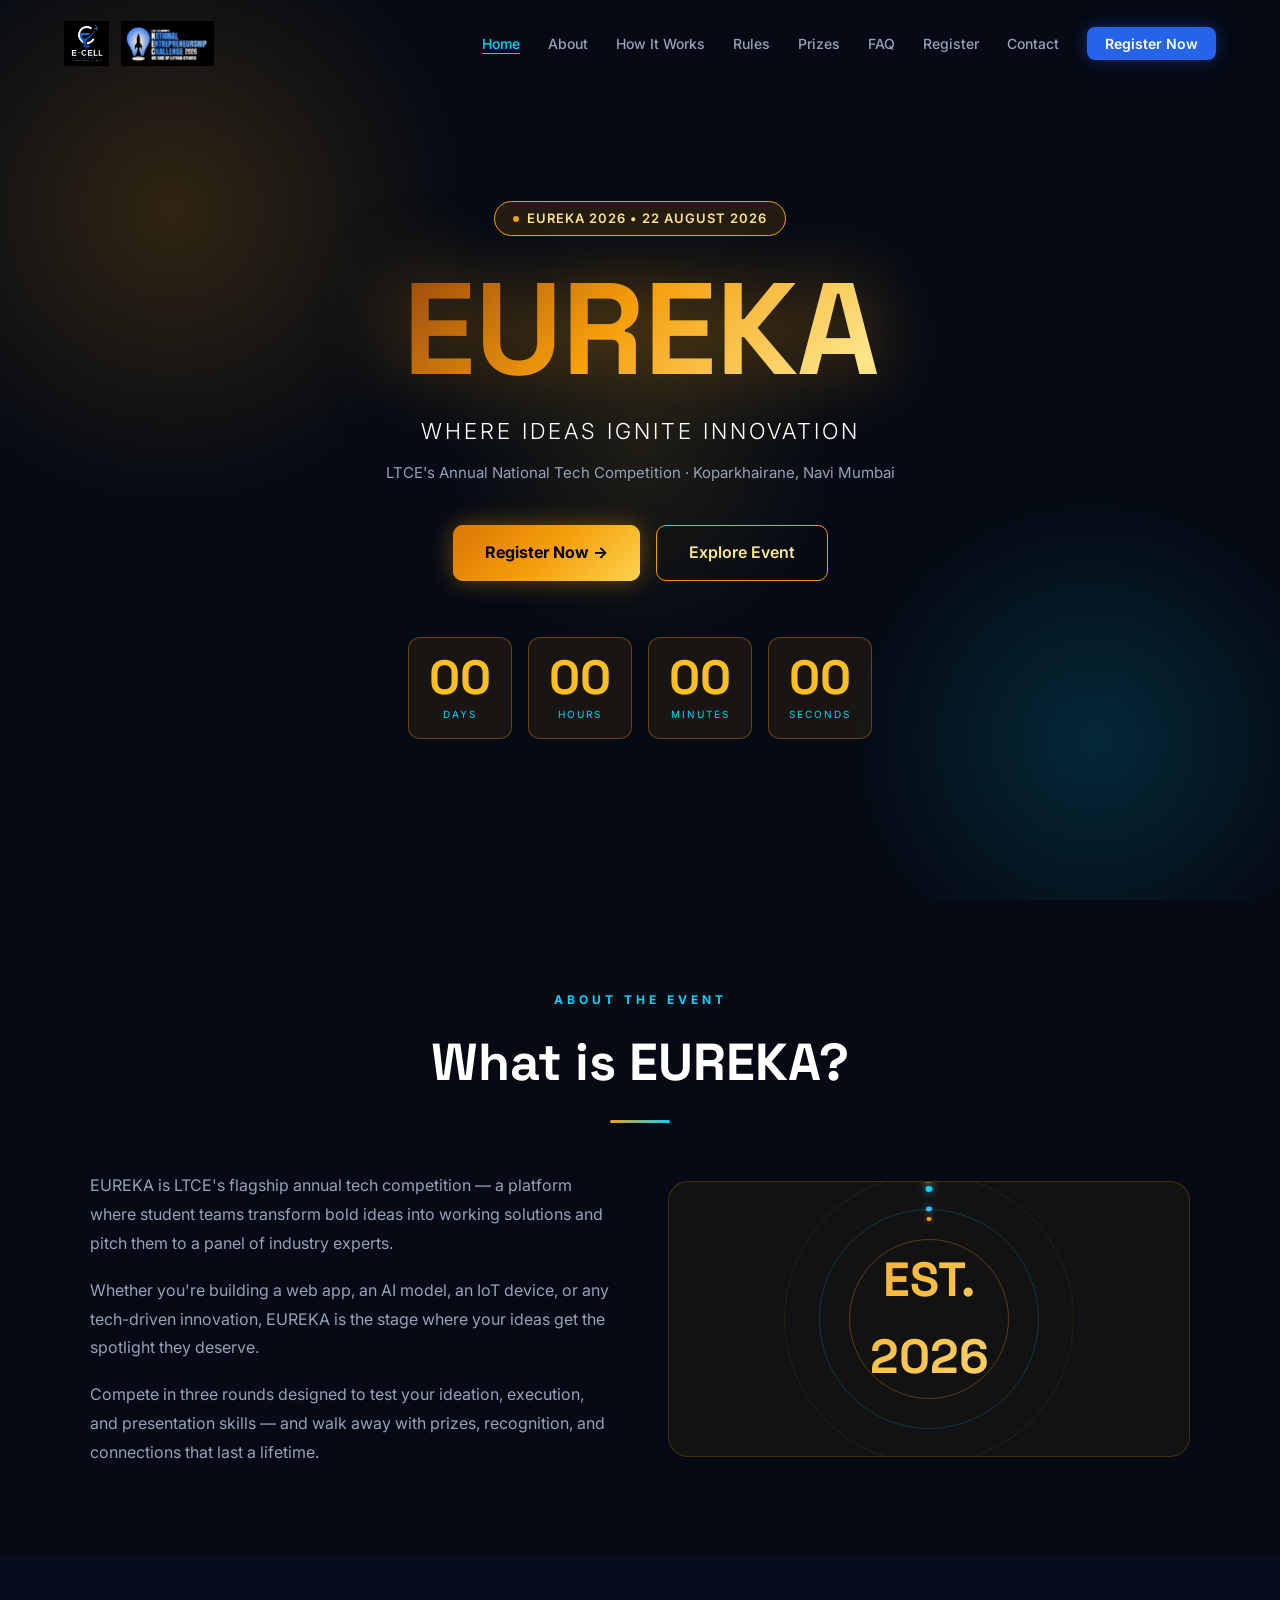
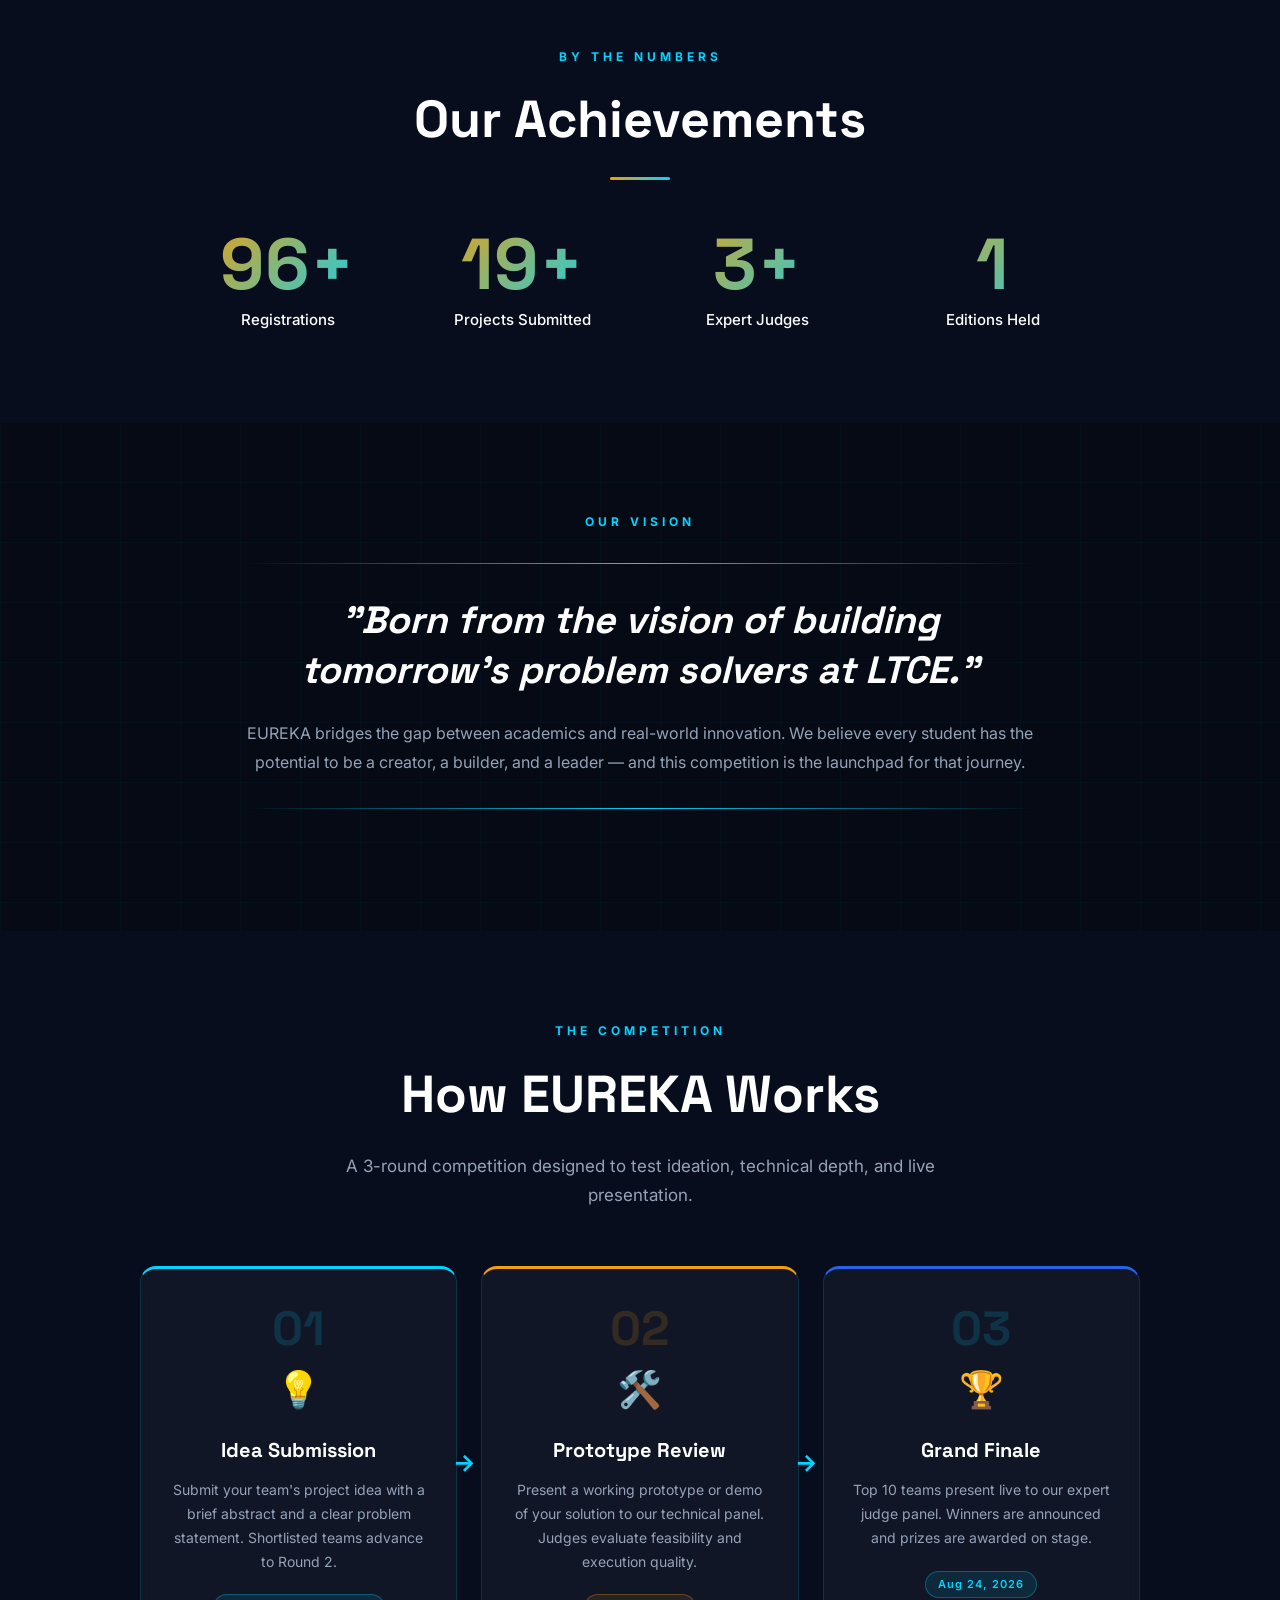
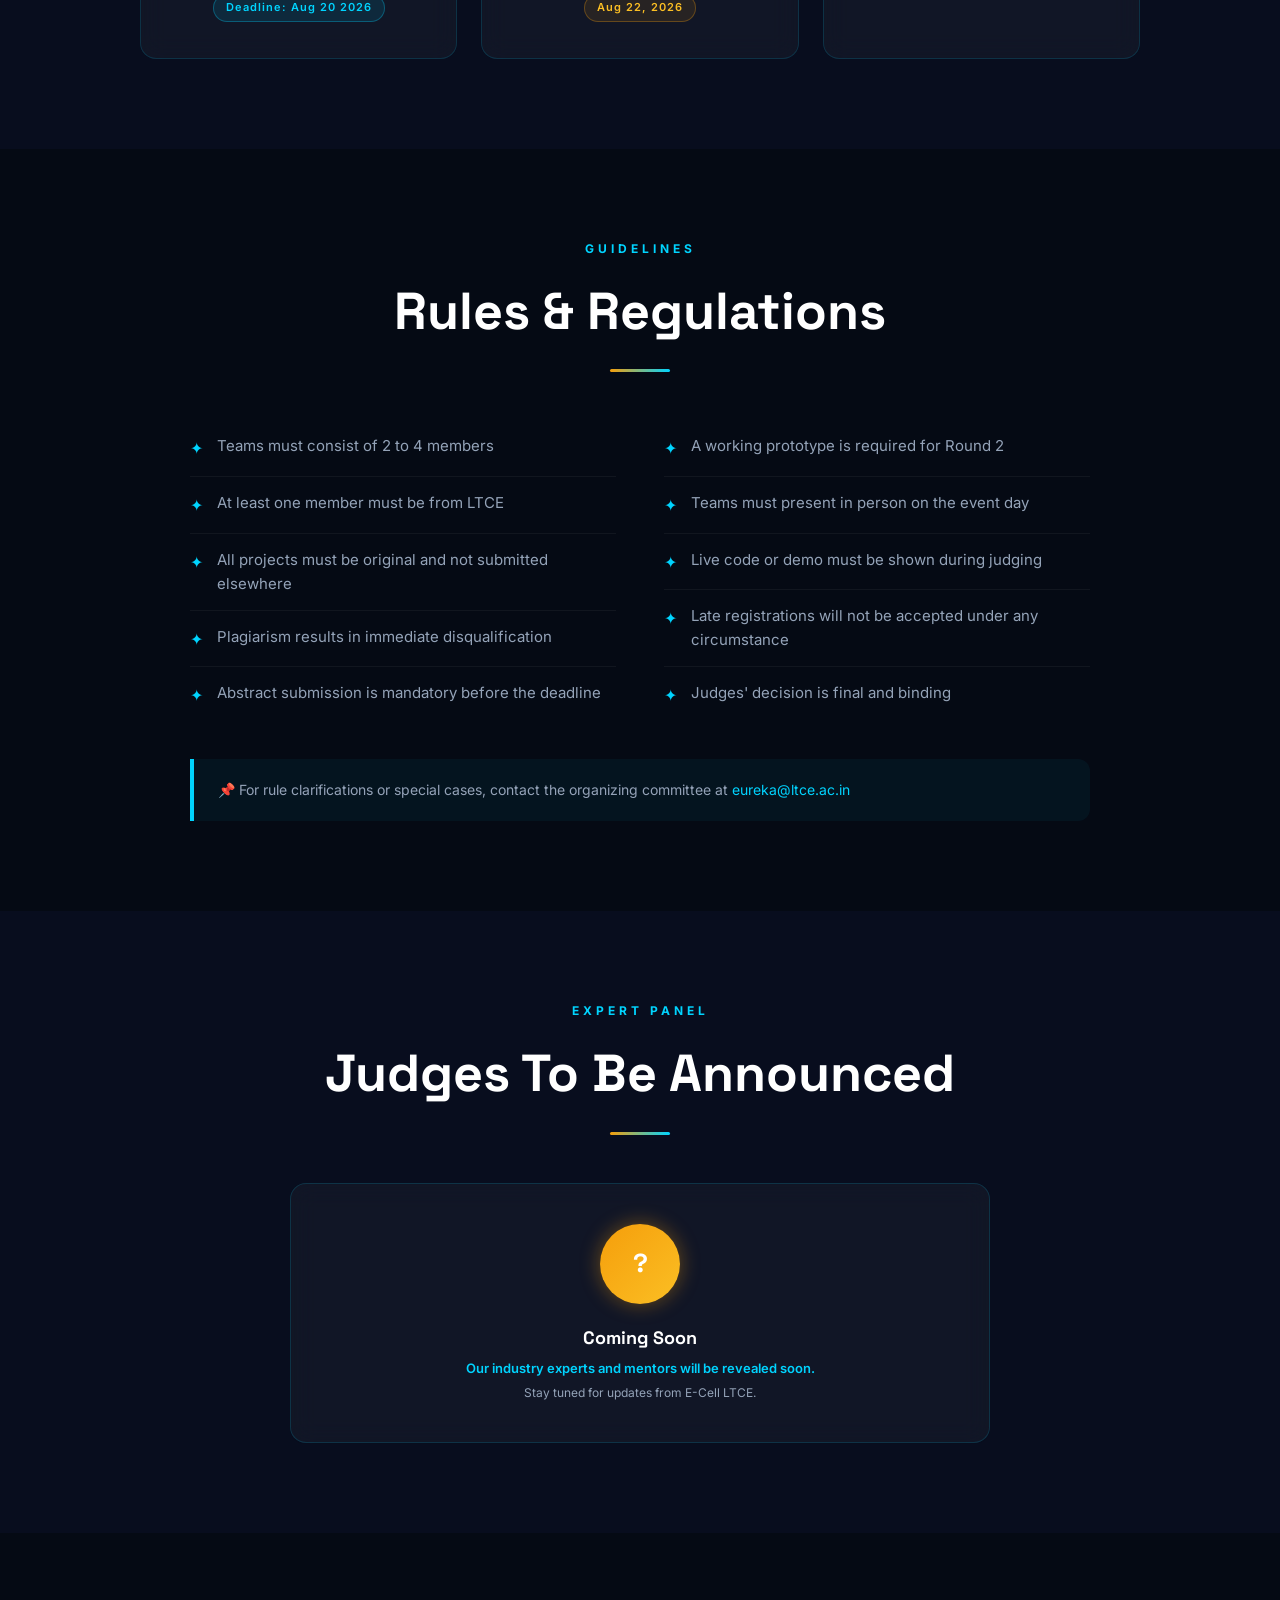
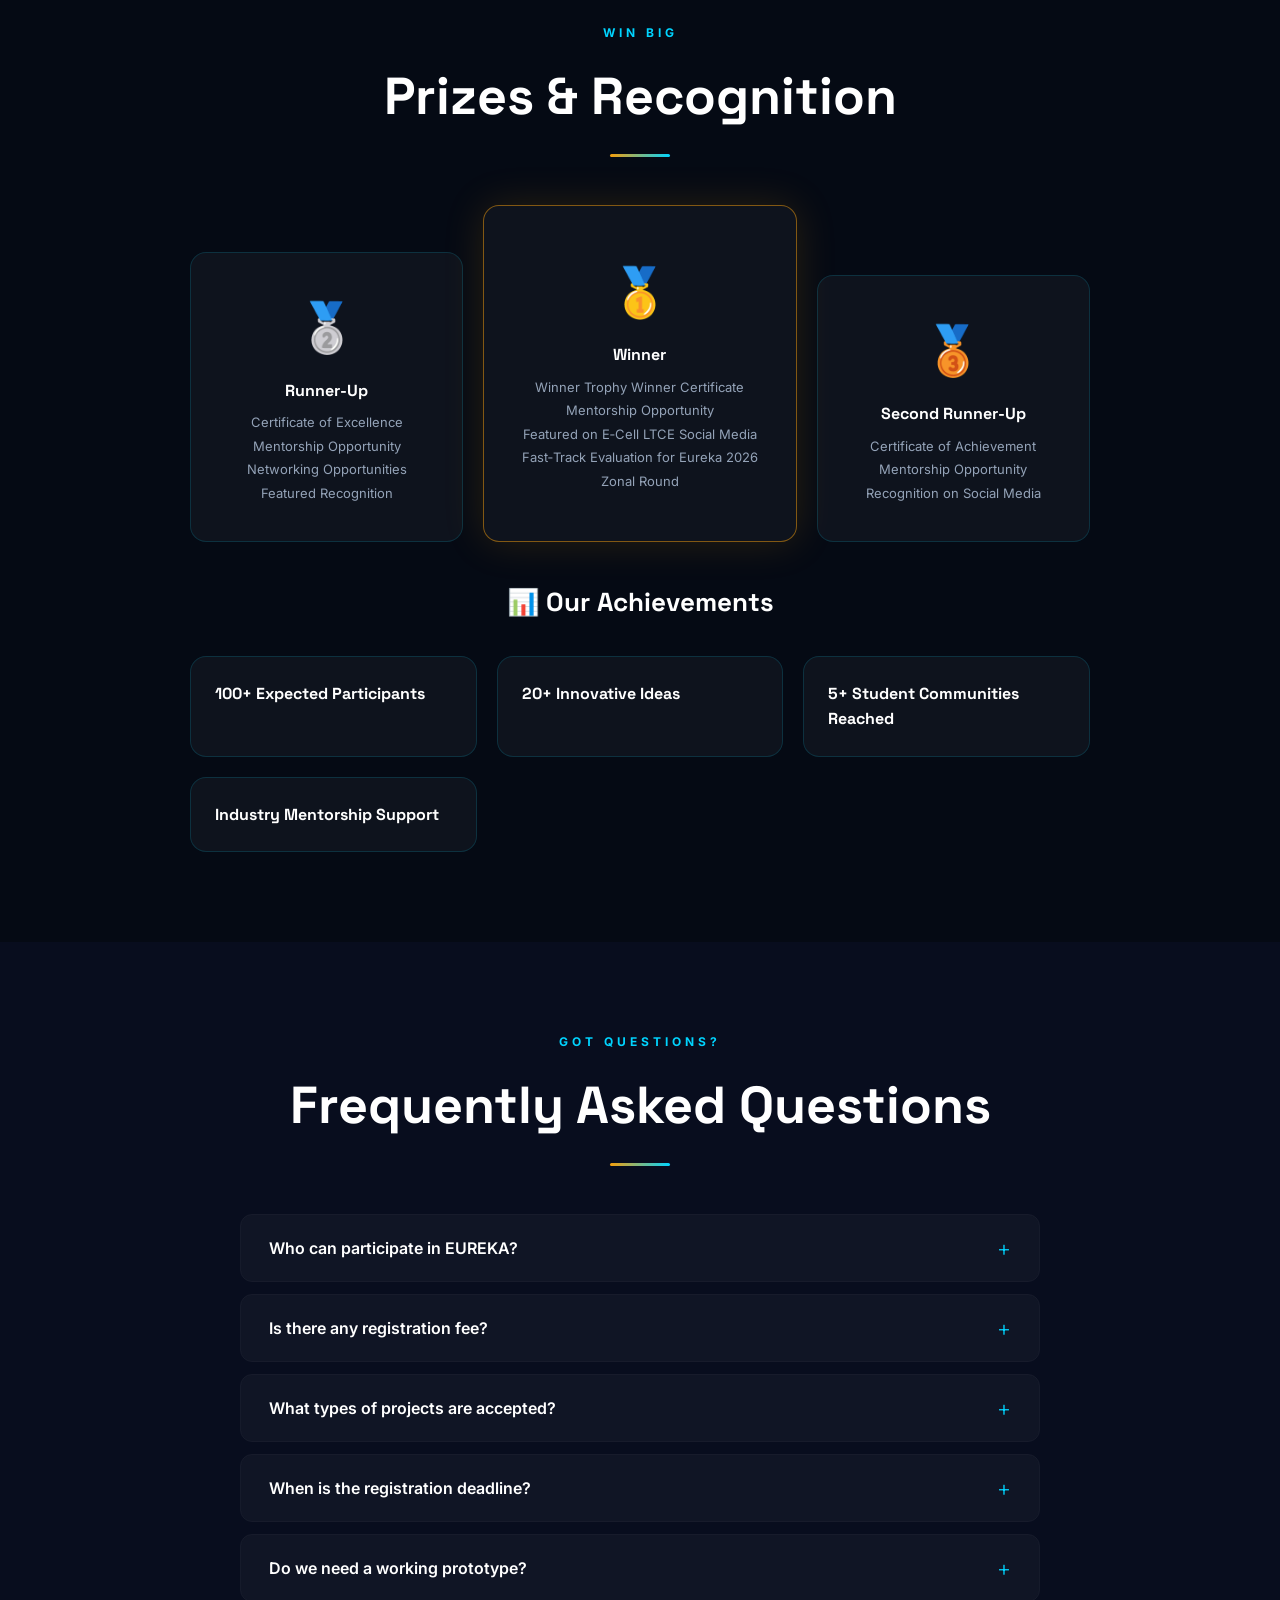
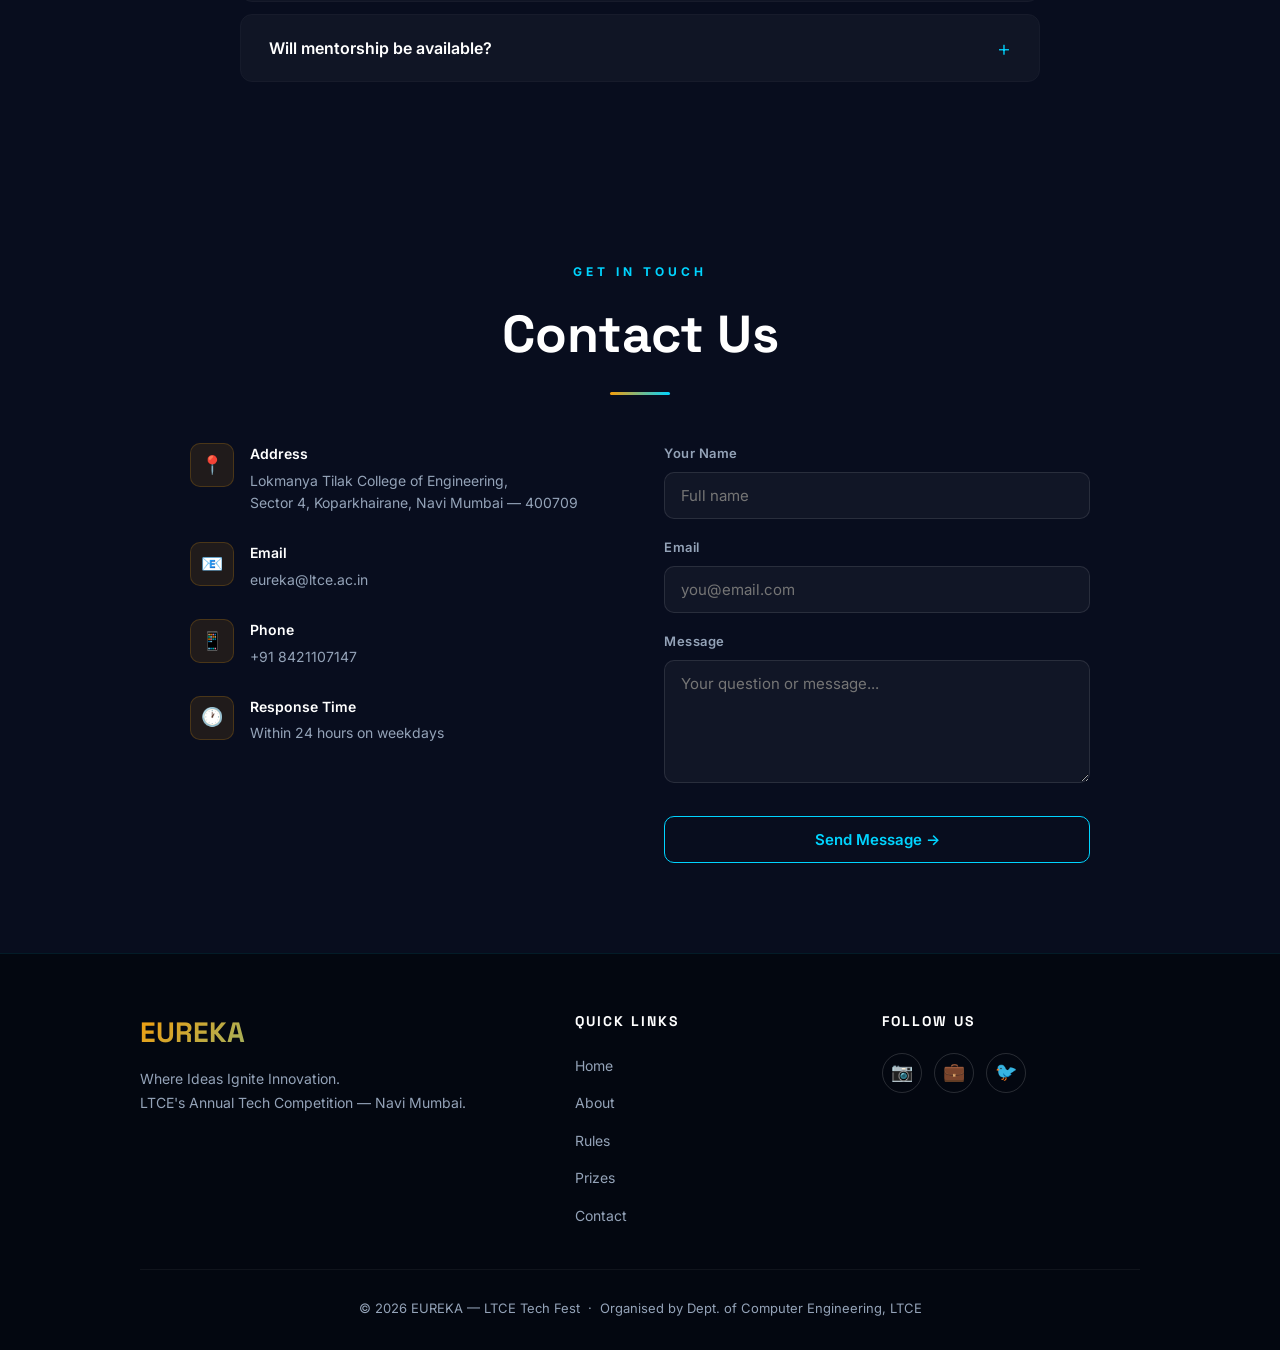
==== commit 127eaa14: "Update index.html" ====
--- a/index.html
+++ b/index.html
@@ -273,7 +273,7 @@
     </div>
     <div class="faq-item">
       <button class="faq-q">When is the registration deadline?<span class="faq-icon">+</span></button>
-      <div class="faq-a"><div class="faq-a-inner">Registration closes on January 10, 2026. Late entries will not be accepted under any circumstance, so register early to secure your spot.</div></div>
+      <div class="faq-a"><div class="faq-a-inner">Registration closes on Aug 20, 2026. Late entries will not be accepted under any circumstance, so register early to secure your spot.</div></div>
     </div>
     <div class="faq-item">
       <button class="faq-q">Do we need a working prototype?<span class="faq-icon">+</span></button>
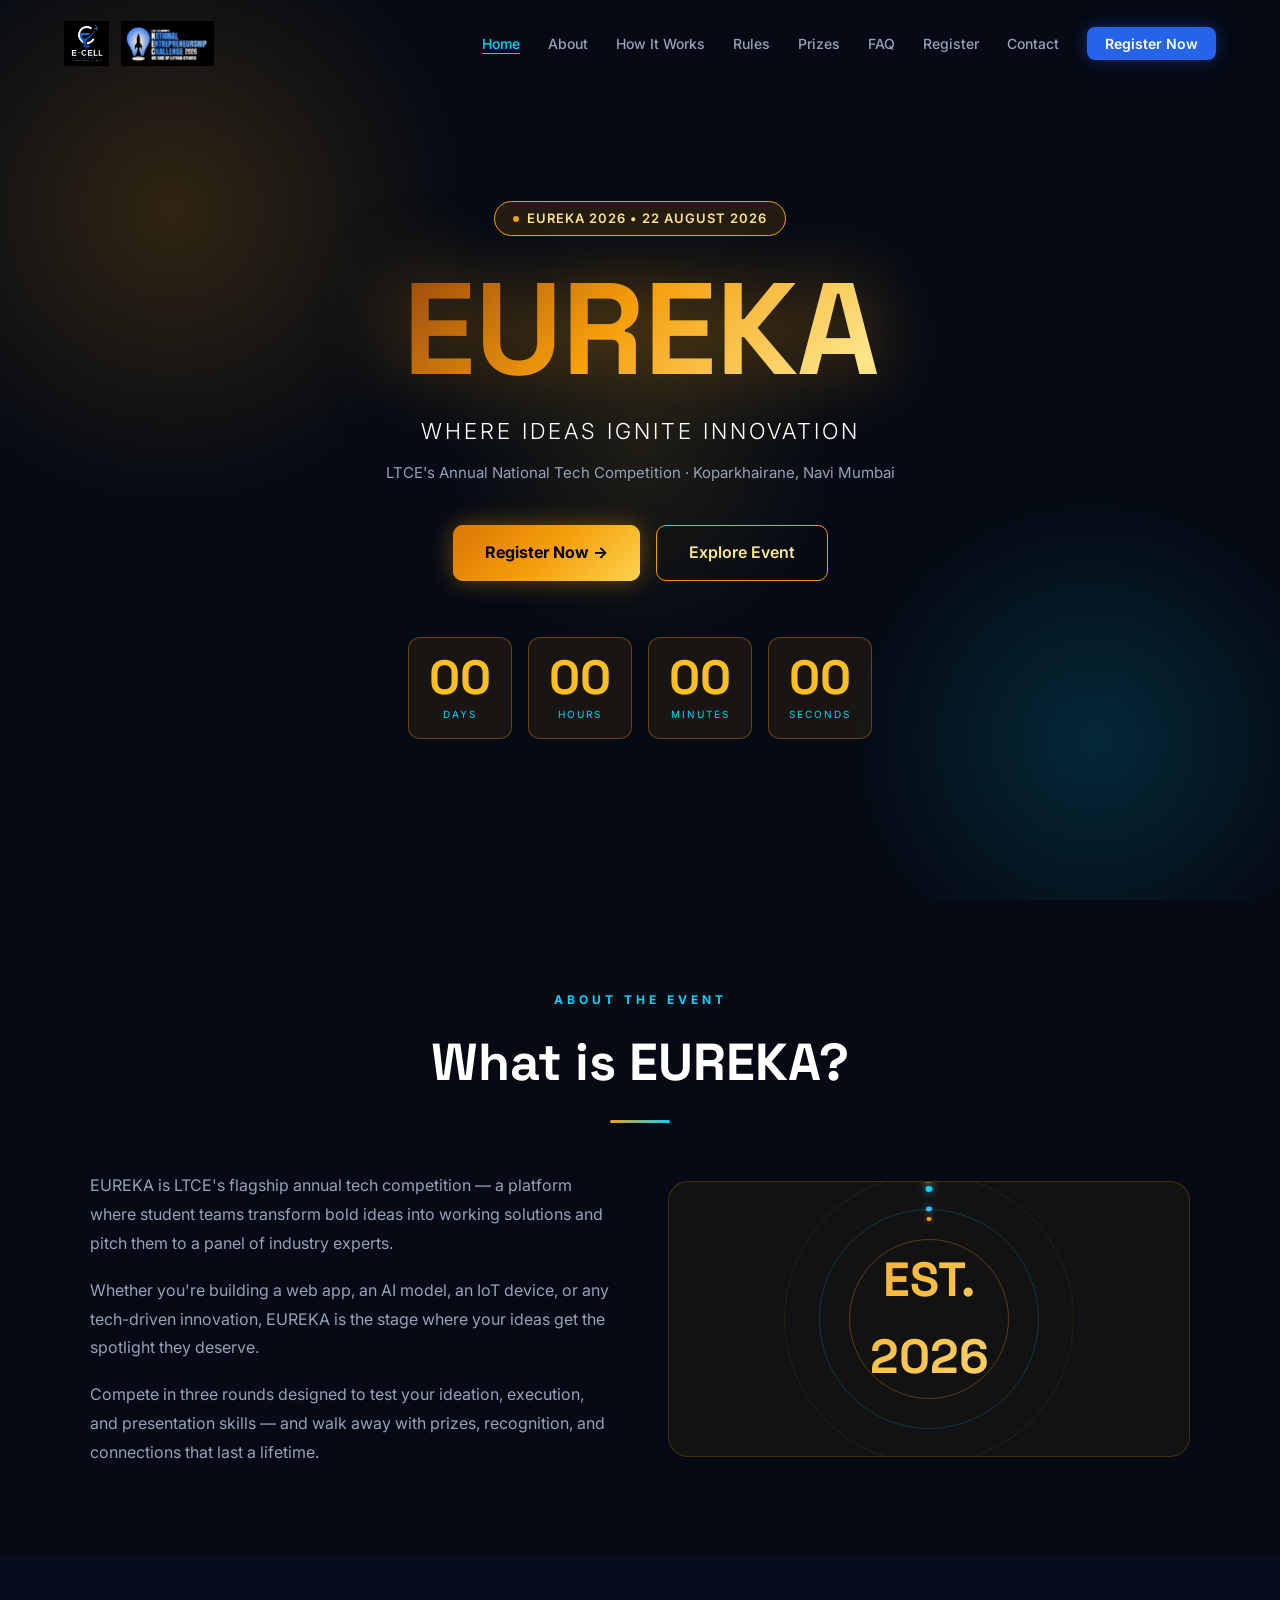
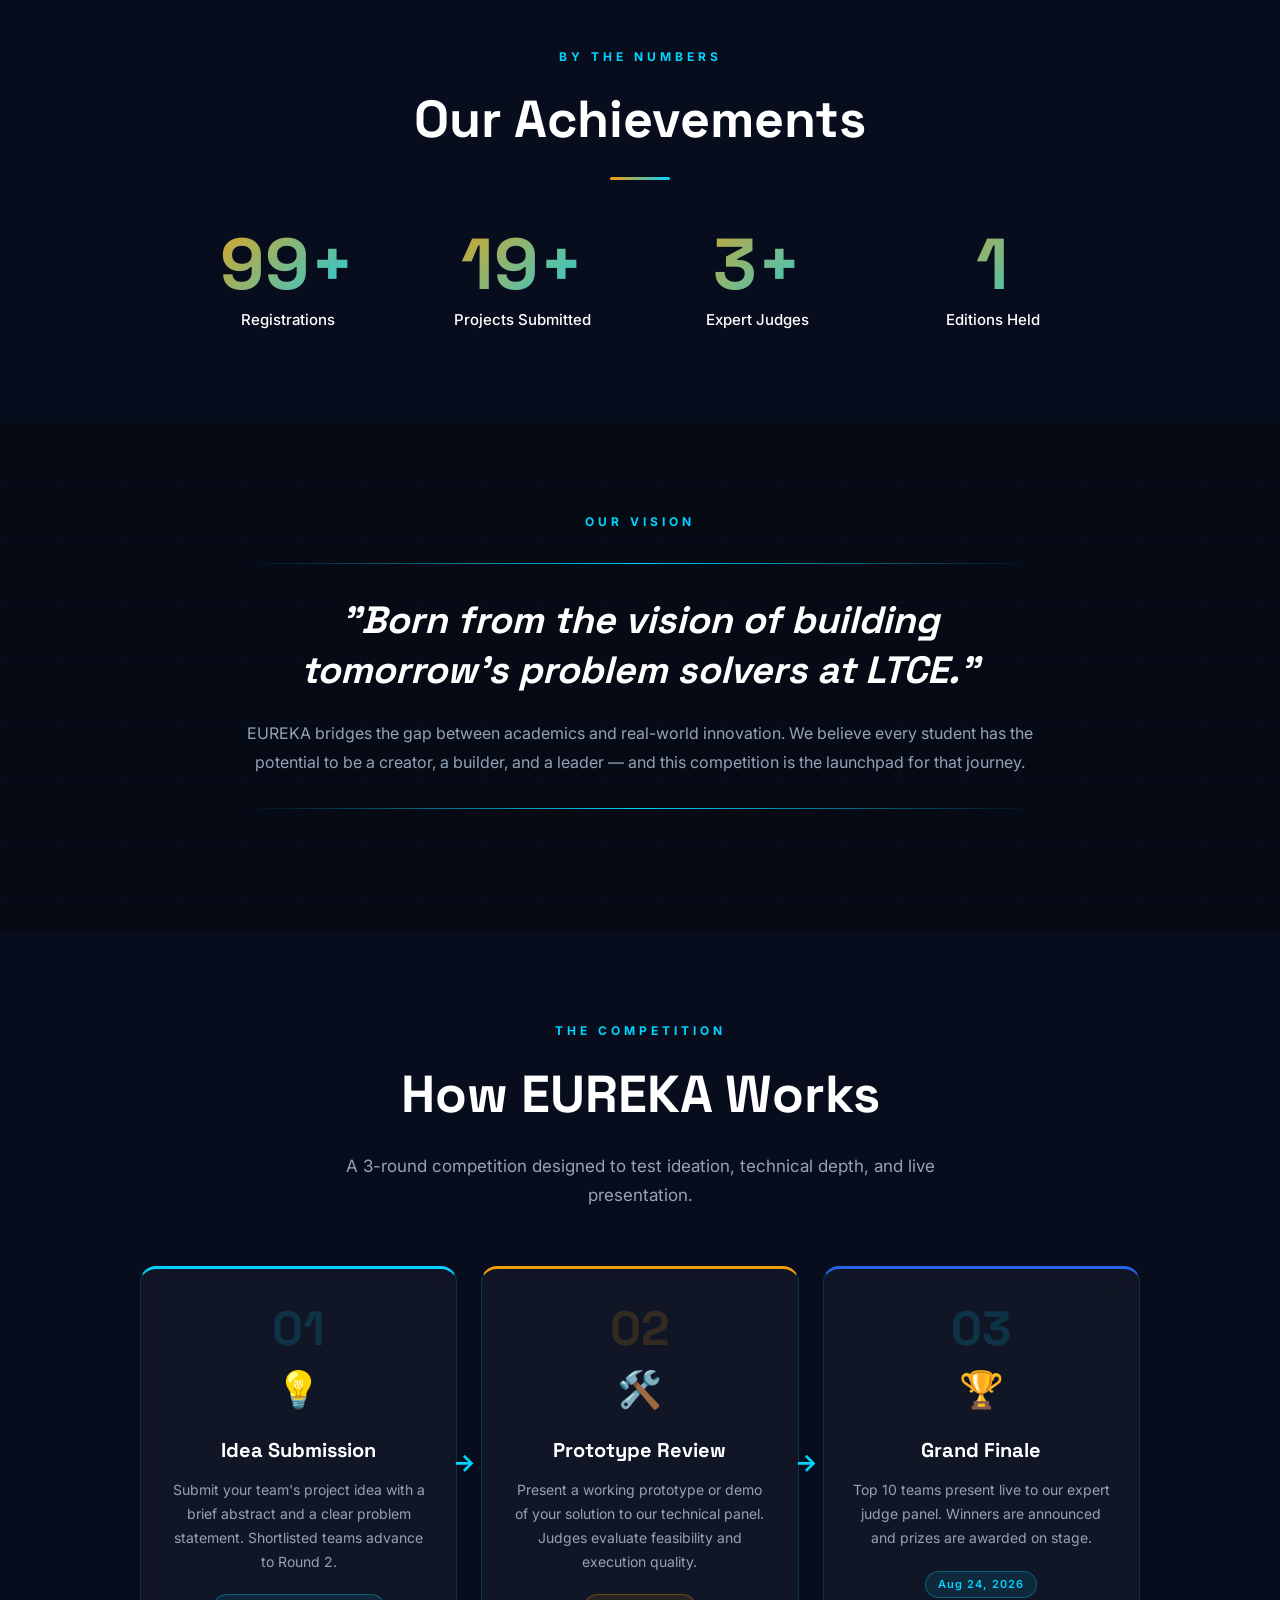
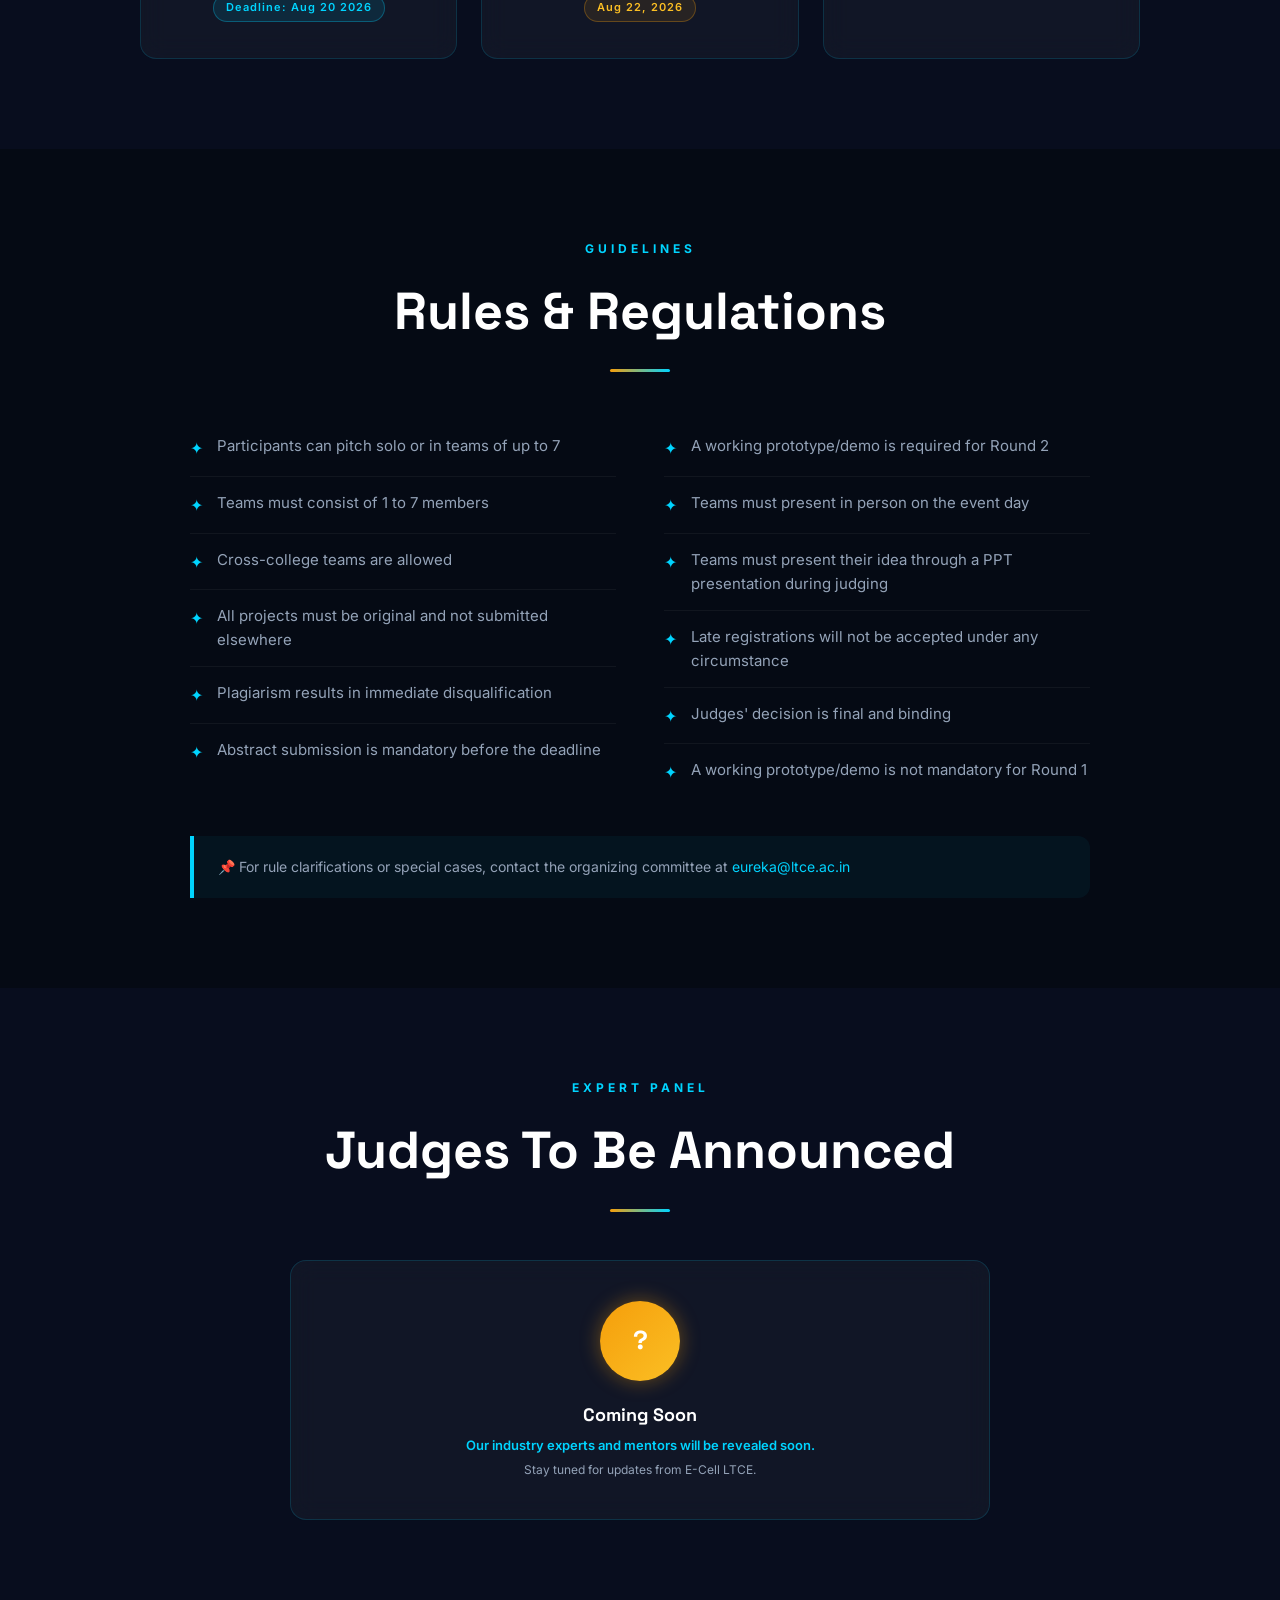
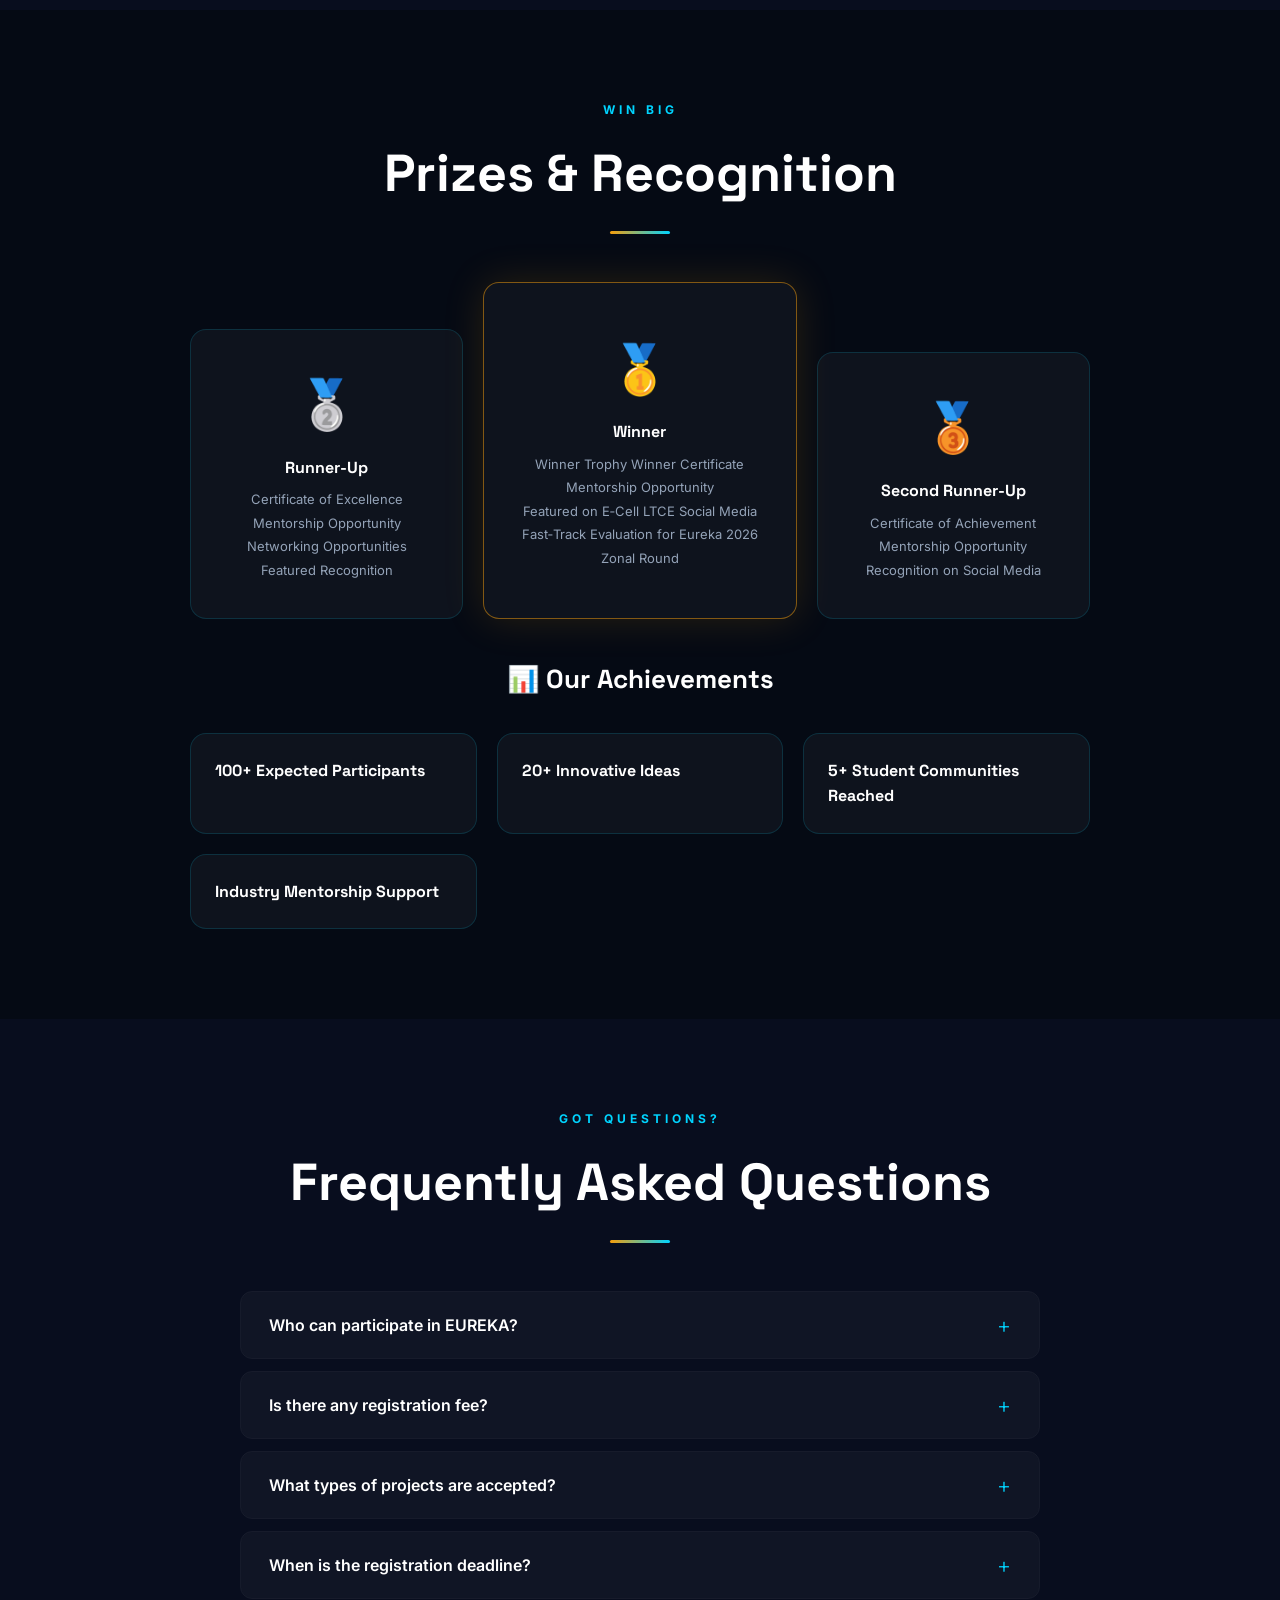
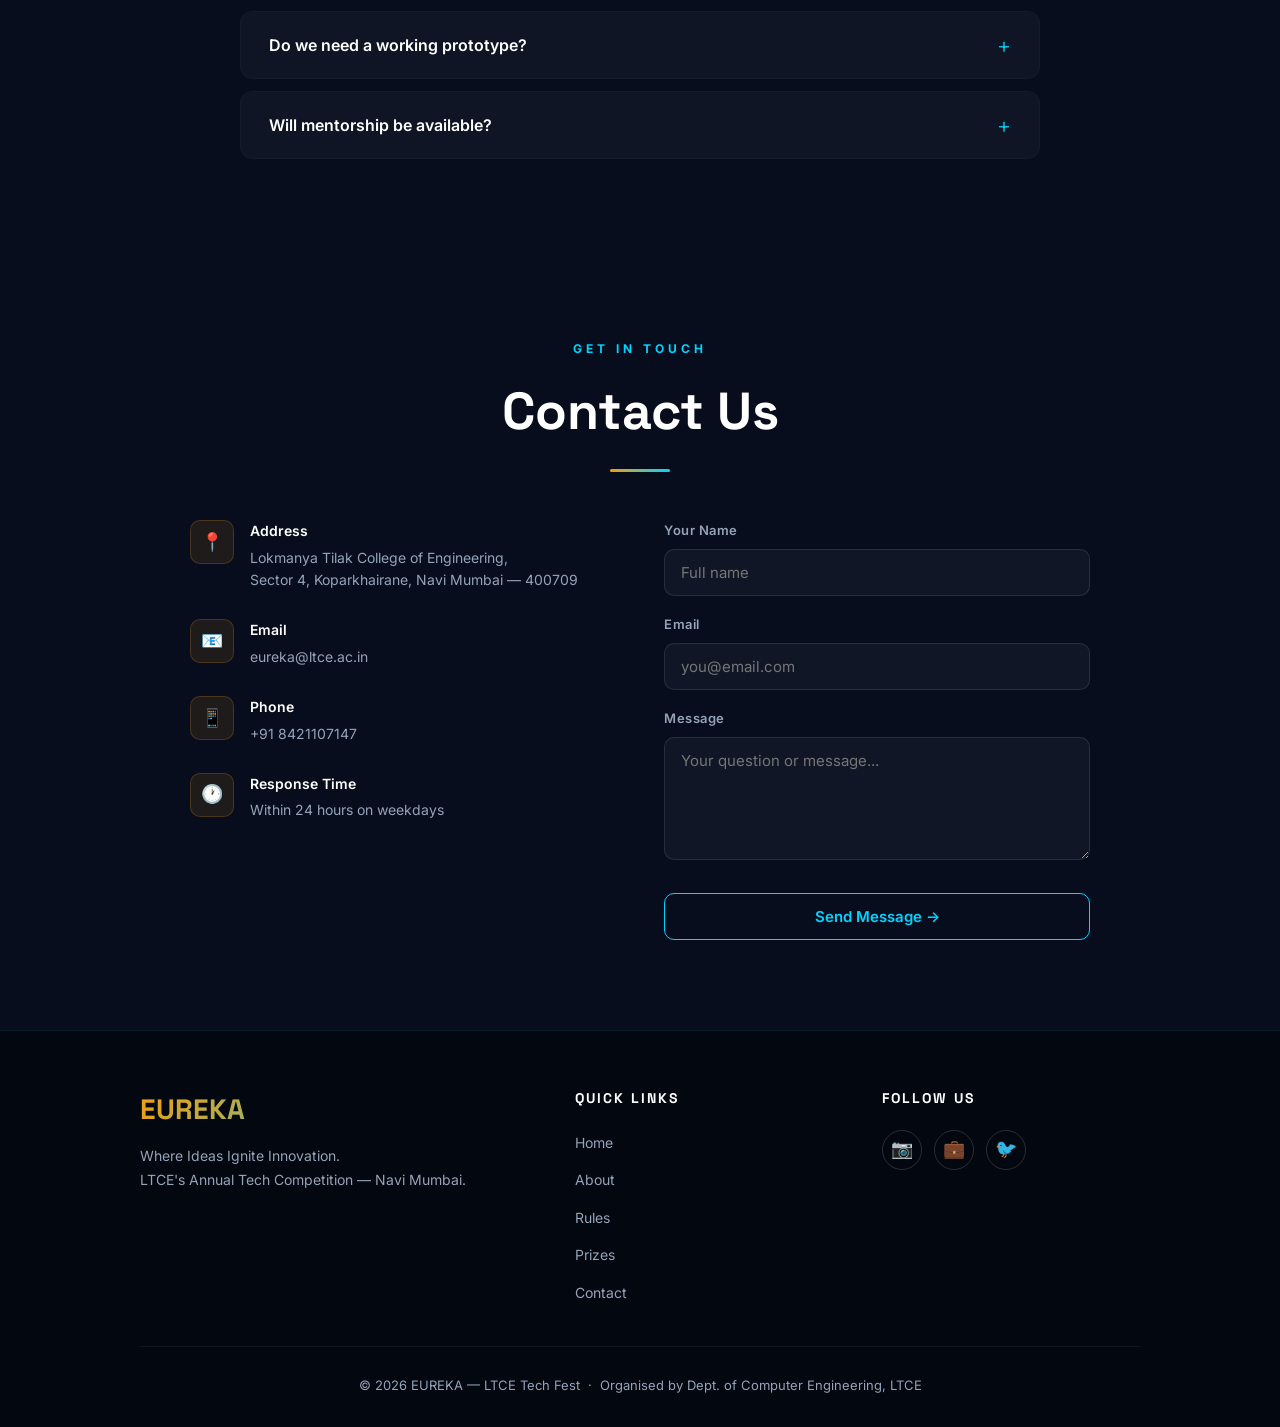
==== commit f83a52ac: "Update index.html Updated participant rules and requirements for EUREKA event." ====
--- a/index.html
+++ b/index.html
@@ -169,18 +169,20 @@
   <div class="gold-line reveal"></div>
   <div class="rules-grid">
     <div>
-      <div class="rule-item reveal"><span class="rule-icon">✦</span><span class="rule-text">Teams must consist of 2 to 4 members</span></div>
-      <div class="rule-item reveal"><span class="rule-icon">✦</span><span class="rule-text">At least one member must be from LTCE</span></div>
+      <div class="rule-item reveal"><span class="rule-icon">✦</span><span class="rule-text">Participants can pitch solo or in teams of up to 7</span></div>
+      <div class="rule-item reveal"><span class="rule-icon">✦</span><span class="rule-text">Teams must consist of 1 to 7 members</span></div>
+      <div class="rule-item reveal"><span class="rule-icon">✦</span><span class="rule-text">Cross-college teams are allowed</span></div>
       <div class="rule-item reveal"><span class="rule-icon">✦</span><span class="rule-text">All projects must be original and not submitted elsewhere</span></div>
       <div class="rule-item reveal"><span class="rule-icon">✦</span><span class="rule-text">Plagiarism results in immediate disqualification</span></div>
       <div class="rule-item reveal"><span class="rule-icon">✦</span><span class="rule-text">Abstract submission is mandatory before the deadline</span></div>
     </div>
     <div>
-      <div class="rule-item reveal"><span class="rule-icon">✦</span><span class="rule-text">A working prototype is required for Round 2</span></div>
+      <div class="rule-item reveal"><span class="rule-icon">✦</span><span class="rule-text">A working prototype/demo is required for Round 2</span></div>
       <div class="rule-item reveal"><span class="rule-icon">✦</span><span class="rule-text">Teams must present in person on the event day</span></div>
-      <div class="rule-item reveal"><span class="rule-icon">✦</span><span class="rule-text">Live code or demo must be shown during judging</span></div>
+      <div class="rule-item reveal"><span class="rule-icon">✦</span><span class="rule-text">Teams must present their idea through a PPT presentation during judging</span></div>
       <div class="rule-item reveal"><span class="rule-icon">✦</span><span class="rule-text">Late registrations will not be accepted under any circumstance</span></div>
       <div class="rule-item reveal"><span class="rule-icon">✦</span><span class="rule-text">Judges' decision is final and binding</span></div>
+      <div class="rule-item reveal"><span class="rule-icon">✦</span><span class="rule-text">A working prototype/demo is not mandatory for Round 1</span></div>
     </div>
   </div>
   <div class="rules-note reveal">
@@ -261,7 +263,7 @@
   <div class="faq-wrap reveal">
     <div class="faq-item">
       <button class="faq-q">Who can participate in EUREKA?<span class="faq-icon">+</span></button>
-      <div class="faq-a"><div class="faq-a-inner">Any currently enrolled student can participate. Teams of 2–4 members are allowed. At least one member must be from LTCE, Koparkhairane.</div></div>
+      <div class="faq-a"><div class="faq-a-inner">Any currently enrolled student can participate. Teams of 1–7 members are allowed.</div></div>
     </div>
     <div class="faq-item">
       <button class="faq-q">Is there any registration fee?<span class="faq-icon">+</span></button>
@@ -277,7 +279,7 @@
     </div>
     <div class="faq-item">
       <button class="faq-q">Do we need a working prototype?<span class="faq-icon">+</span></button>
-      <div class="faq-a"><div class="faq-a-inner">For Round 1, only an abstract and problem statement are required. A working prototype or demo is mandatory for Round 2 onward.</div></div>
+      <div class="faq-a"><div class="faq-a-inner">For Round 1, only an PPT and problem statement are required. A working prototype or demo is mandatory for Round 2 onward.</div></div>
     </div>
     <div class="faq-item">
       <button class="faq-q">Will mentorship be available?<span class="faq-icon">+</span></button>
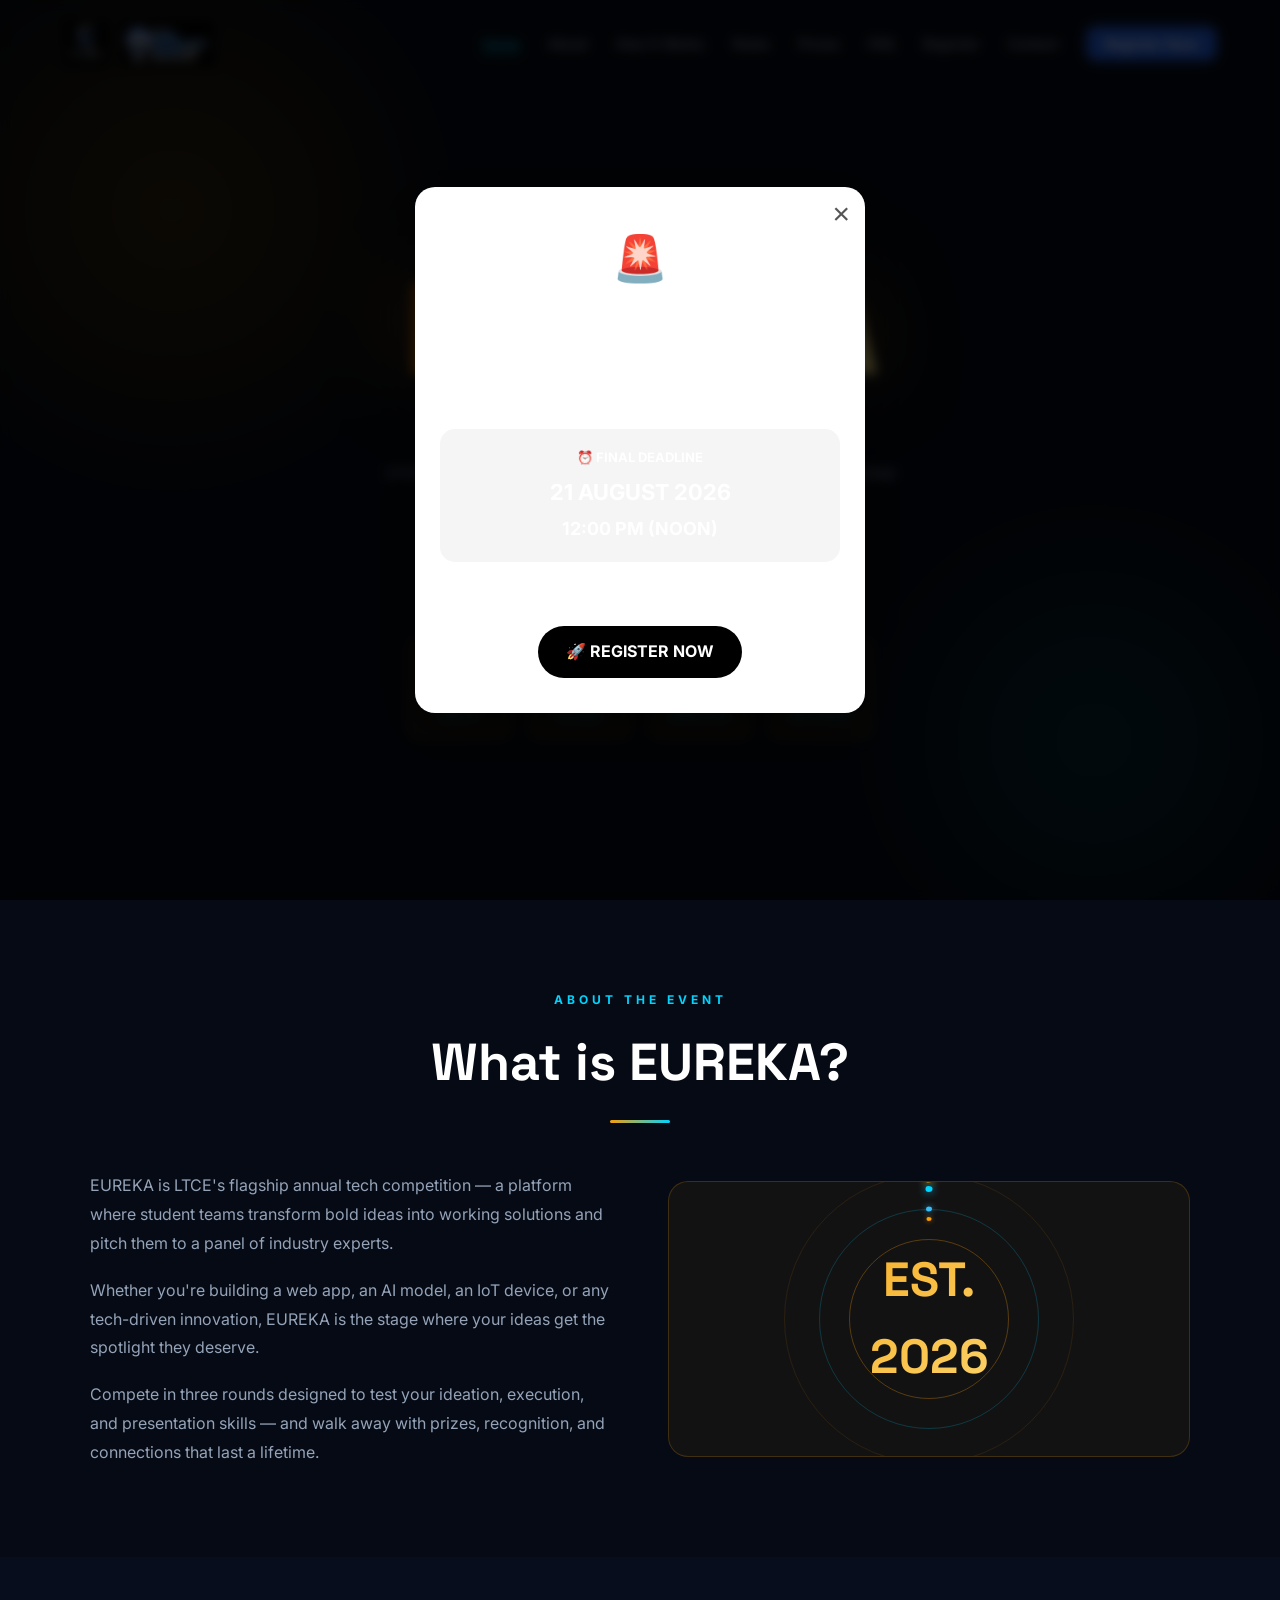
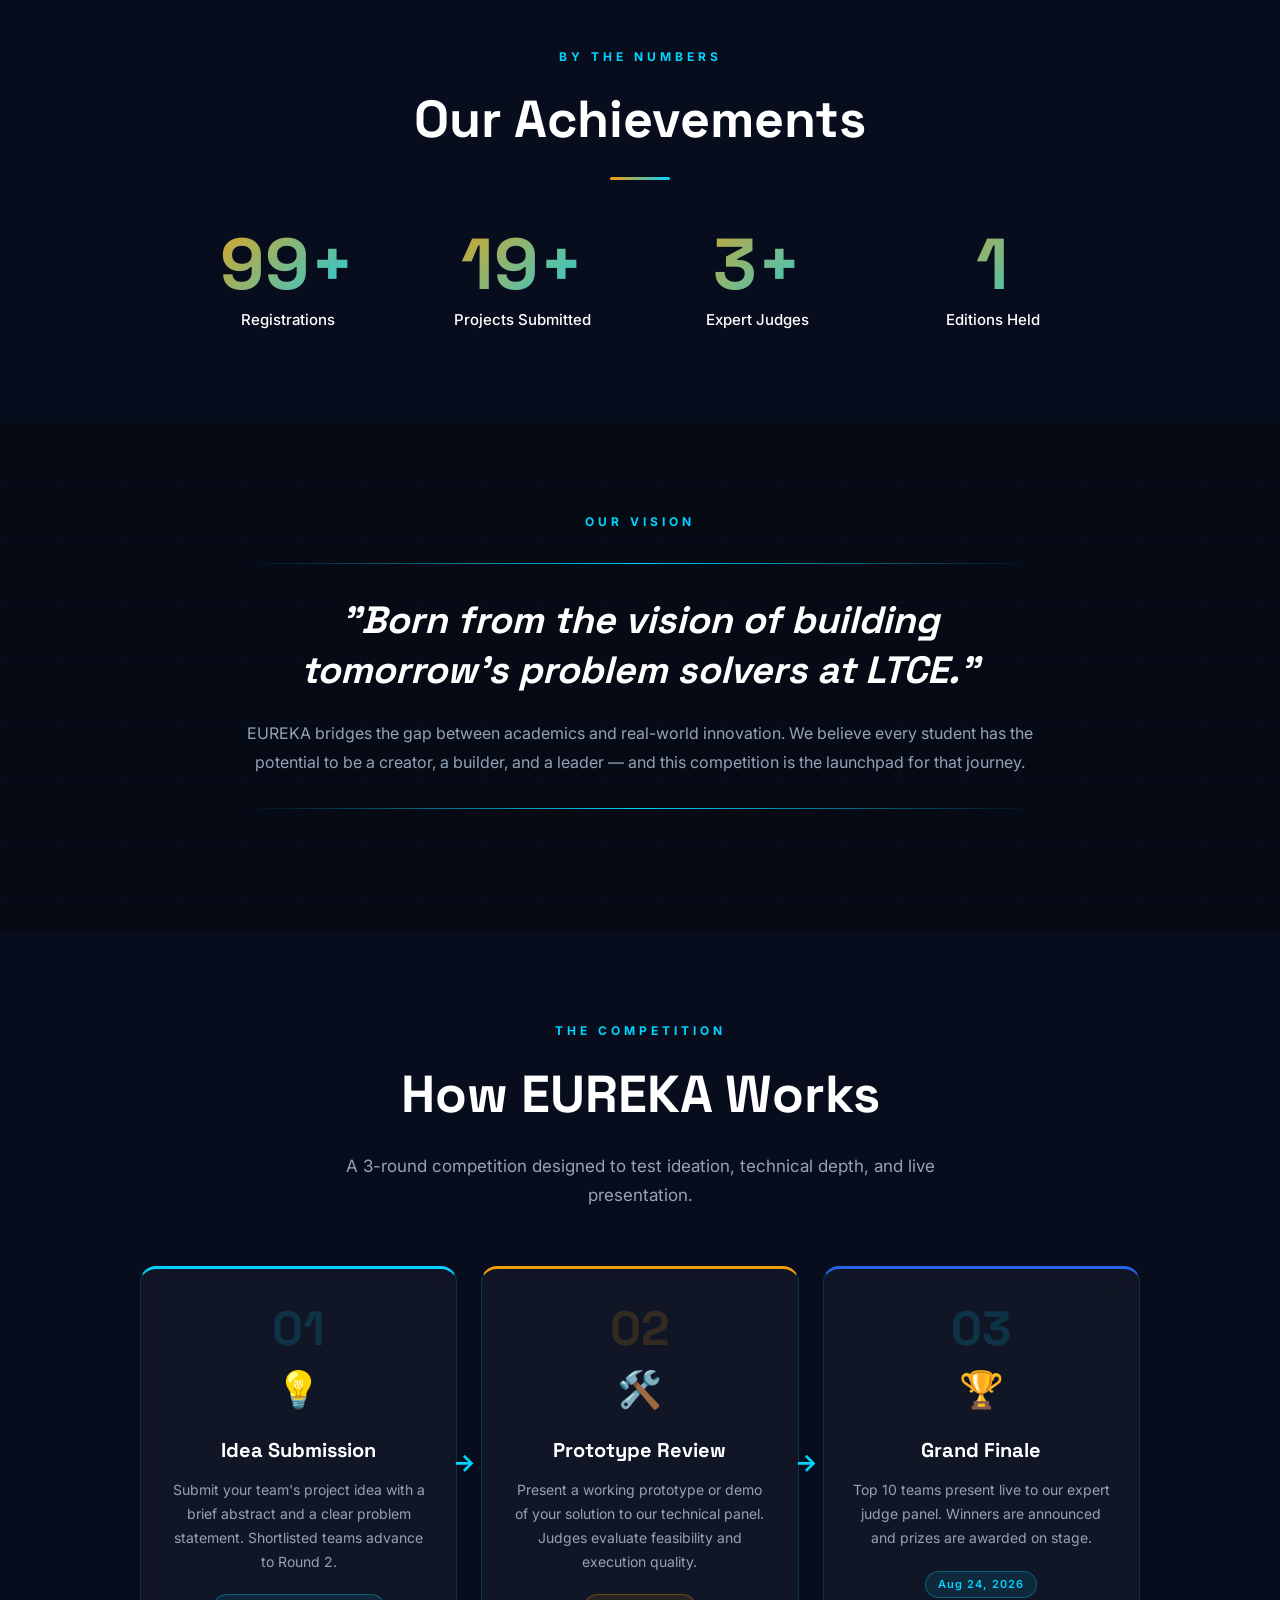
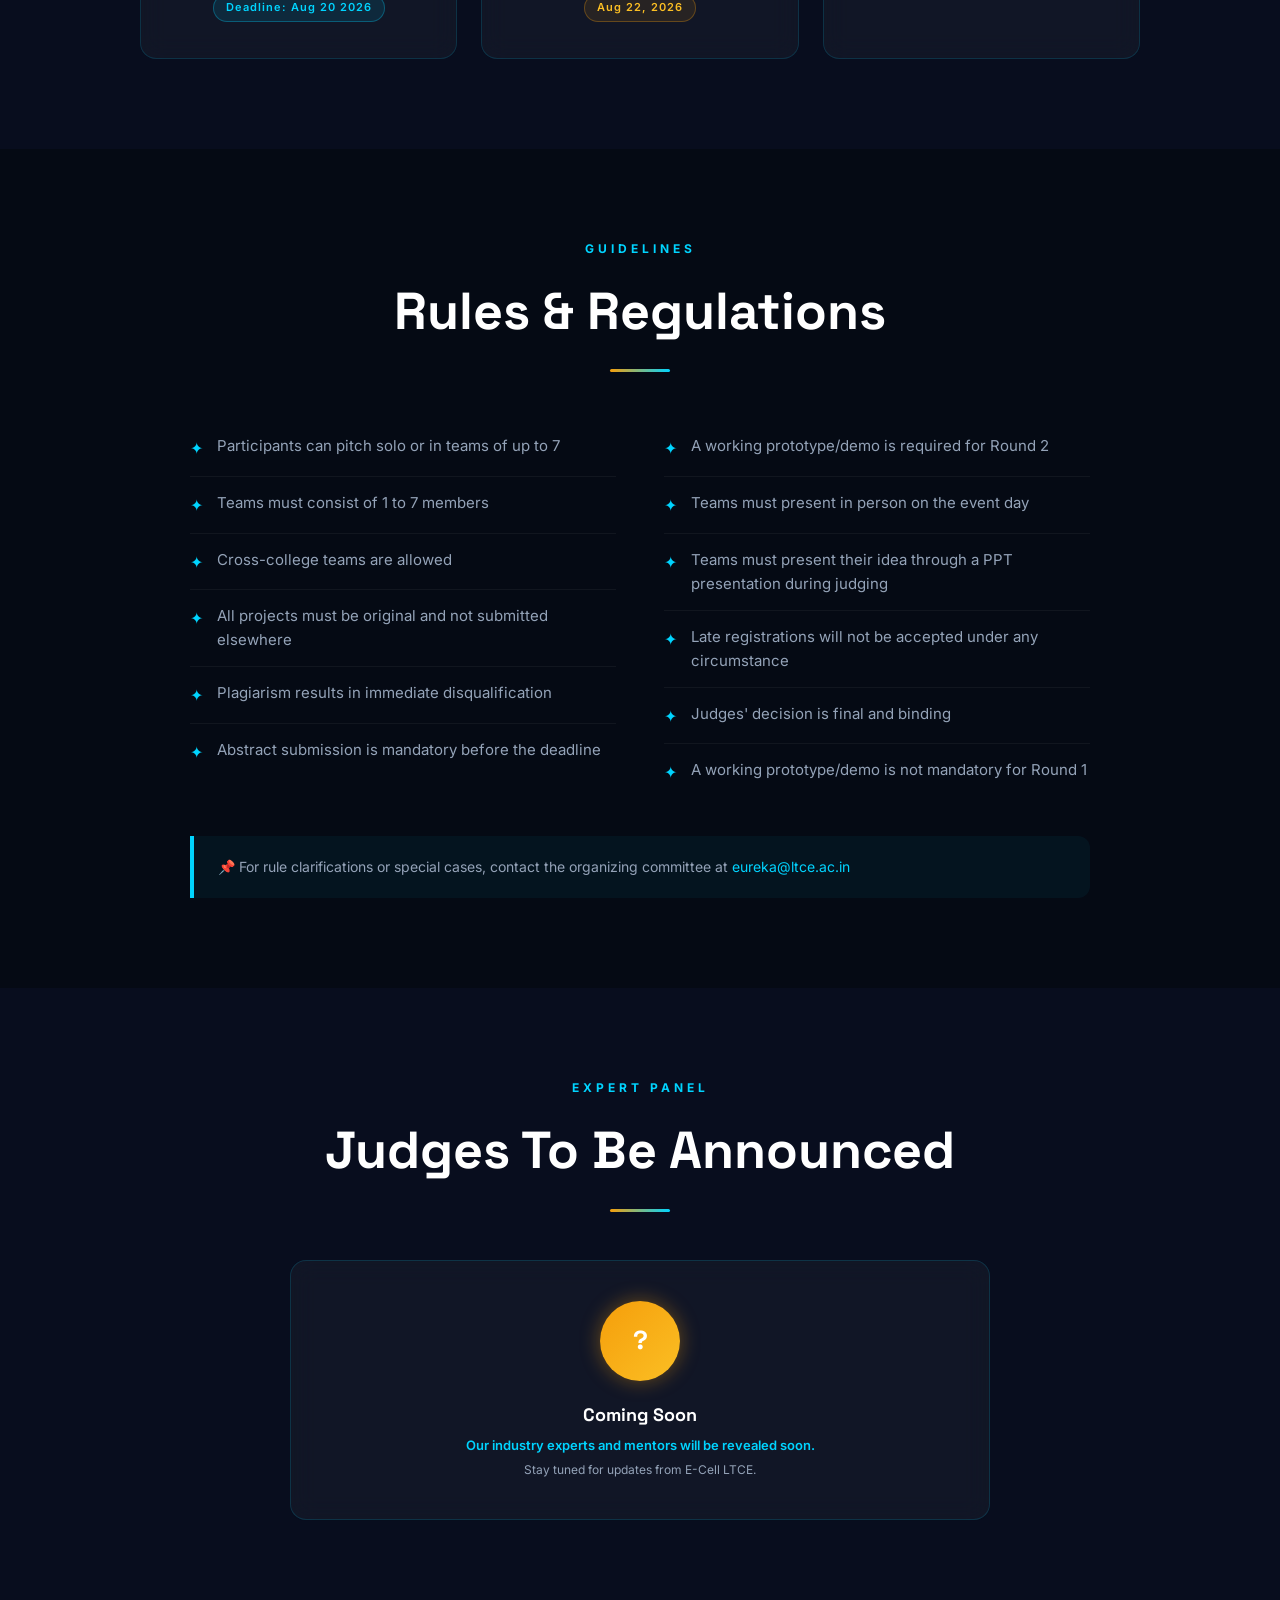
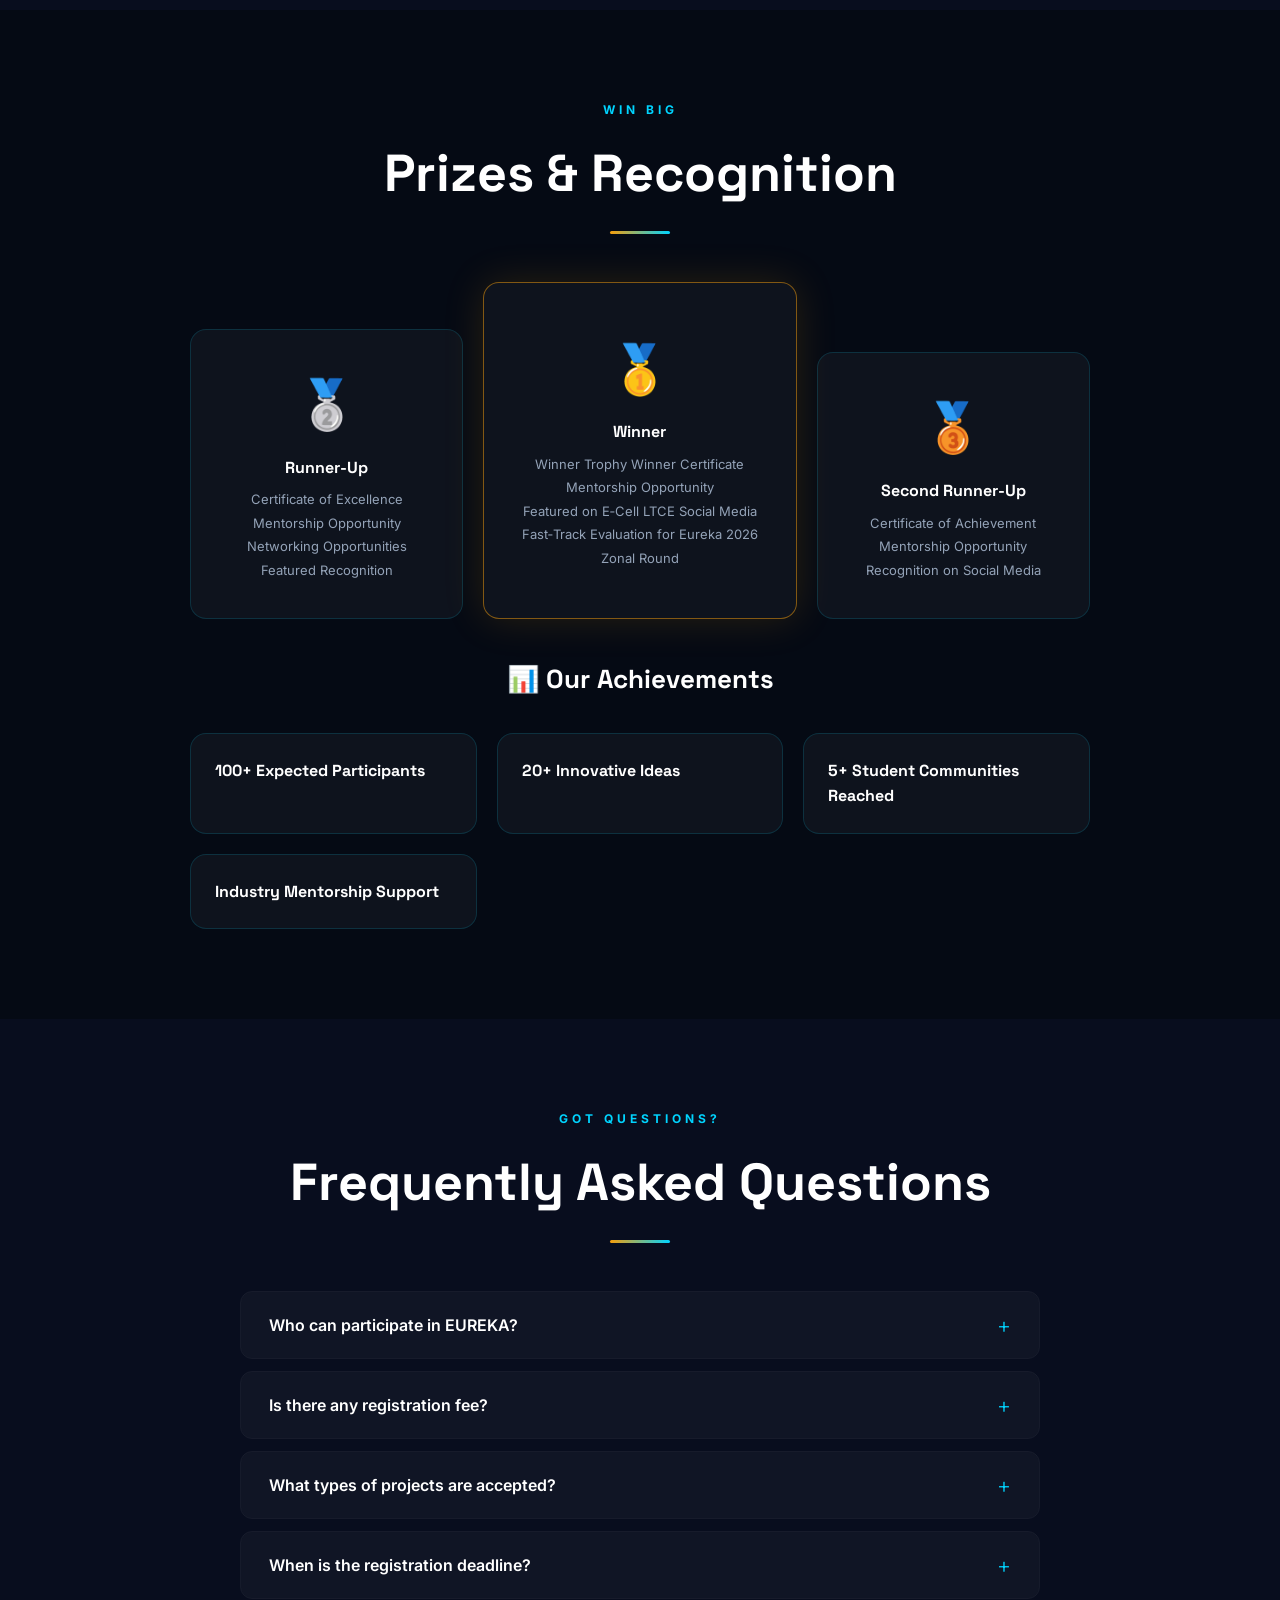
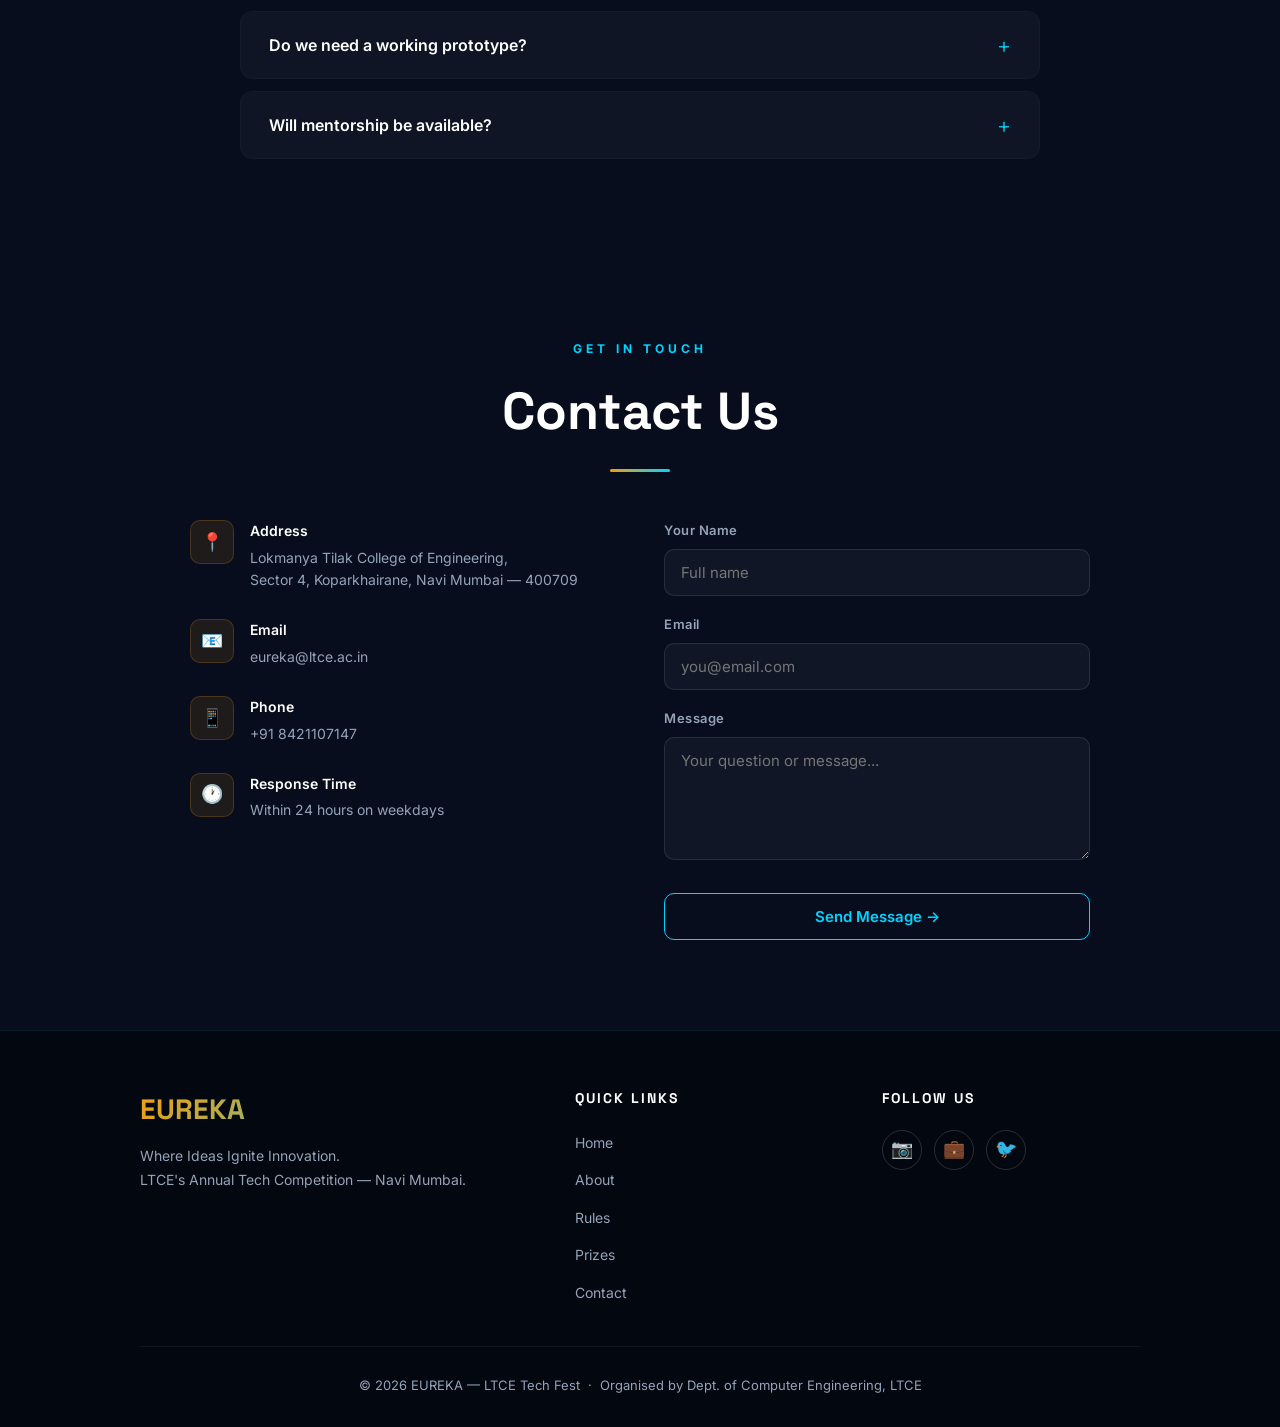
==== commit d7515bbc: "Update index.html" ====
--- a/index.html
+++ b/index.html
@@ -11,6 +11,176 @@
 <script src="Script.js" defer></script>
 </head>
 <body>
+
+  <!-- 🚨 REGISTRATION EXTENDED POPUP -->
+<div id="announcementPopup" class="announcement-overlay">
+    <div class="announcement-box">
+
+        <button class="close-announcement" onclick="closeAnnouncement()">
+            &times;
+        </button>
+
+        <div class="announcement-icon">🚨</div>
+
+        <h2>REGISTRATION EXTENDED!</h2>
+
+        <p class="announcement-text">
+            Due to overwhelming interest, registrations for
+            <strong>EUREKA 2026</strong> have been extended!
+        </p>
+
+        <div class="deadline-box">
+            <span>⏰ FINAL DEADLINE</span>
+            <strong>21 AUGUST 2026</strong>
+            <b>12:00 PM (NOON)</b>
+        </div>
+
+        <p class="last-chance">
+            ⚠️ After 12:00 PM, registrations will be CLOSED.
+        </p>
+
+        <a href="https://eureka-2026.netlify.app" class="register-btn">
+            🚀 REGISTER NOW
+        </a>
+
+    </div>
+</div>
+
+<style>
+/* Popup Background */
+.announcement-overlay {
+    position: fixed;
+    top: 0;
+    left: 0;
+    width: 100%;
+    height: 100%;
+    background: rgba(0, 0, 0, 0.75);
+    backdrop-filter: blur(6px);
+    display: flex;
+    justify-content: center;
+    align-items: center;
+    z-index: 99999;
+    padding: 20px;
+}
+
+/* Popup Box */
+.announcement-box {
+    position: relative;
+    width: 100%;
+    max-width: 450px;
+    background: white;
+    border-radius: 20px;
+    padding: 35px 25px;
+    text-align: center;
+    box-shadow: 0 15px 50px rgba(0, 0, 0, 0.4);
+    animation: popupAppear 0.4s ease;
+}
+
+/* Animation */
+@keyframes popupAppear {
+    from {
+        opacity: 0;
+        transform: scale(0.8);
+    }
+    to {
+        opacity: 1;
+        transform: scale(1);
+    }
+}
+
+/* Close Button */
+.close-announcement {
+    position: absolute;
+    top: 10px;
+    right: 15px;
+    border: none;
+    background: transparent;
+    font-size: 30px;
+    cursor: pointer;
+    color: #555;
+}
+
+.close-announcement:hover {
+    color: #000;
+}
+
+/* Icon */
+.announcement-icon {
+    font-size: 45px;
+    margin-bottom: 10px;
+}
+
+/* Heading */
+.announcement-box h2 {
+    margin: 0 0 15px;
+    font-size: 26px;
+    font-weight: 800;
+}
+
+/* Text */
+.announcement-text {
+    font-size: 16px;
+    line-height: 1.5;
+    margin-bottom: 20px;
+}
+
+/* Deadline */
+.deadline-box {
+    padding: 18px;
+    border-radius: 15px;
+    margin: 20px 0;
+    background: #f5f5f5;
+}
+
+.deadline-box span {
+    display: block;
+    font-size: 13px;
+    font-weight: 700;
+    margin-bottom: 7px;
+}
+
+.deadline-box strong {
+    display: block;
+    font-size: 22px;
+    margin-bottom: 5px;
+}
+
+.deadline-box b {
+    font-size: 18px;
+}
+
+/* Warning */
+.last-chance {
+    font-size: 14px;
+    font-weight: 600;
+    margin-bottom: 22px;
+}
+
+/* Register Button */
+.register-btn {
+    display: inline-block;
+    padding: 13px 28px;
+    border-radius: 30px;
+    text-decoration: none;
+    font-weight: 700;
+    font-size: 16px;
+    background: #000;
+    color: white;
+    transition: 0.3s;
+}
+
+.register-btn:hover {
+    transform: translateY(-2px);
+    opacity: 0.85;
+}
+</style>
+
+<script>
+function closeAnnouncement() {
+    document.getElementById("announcementPopup").style.display = "none";
+}
+</script>
+  
 
 <!-- PROGRESS BAR -->
 <div id="progress-bar"></div>
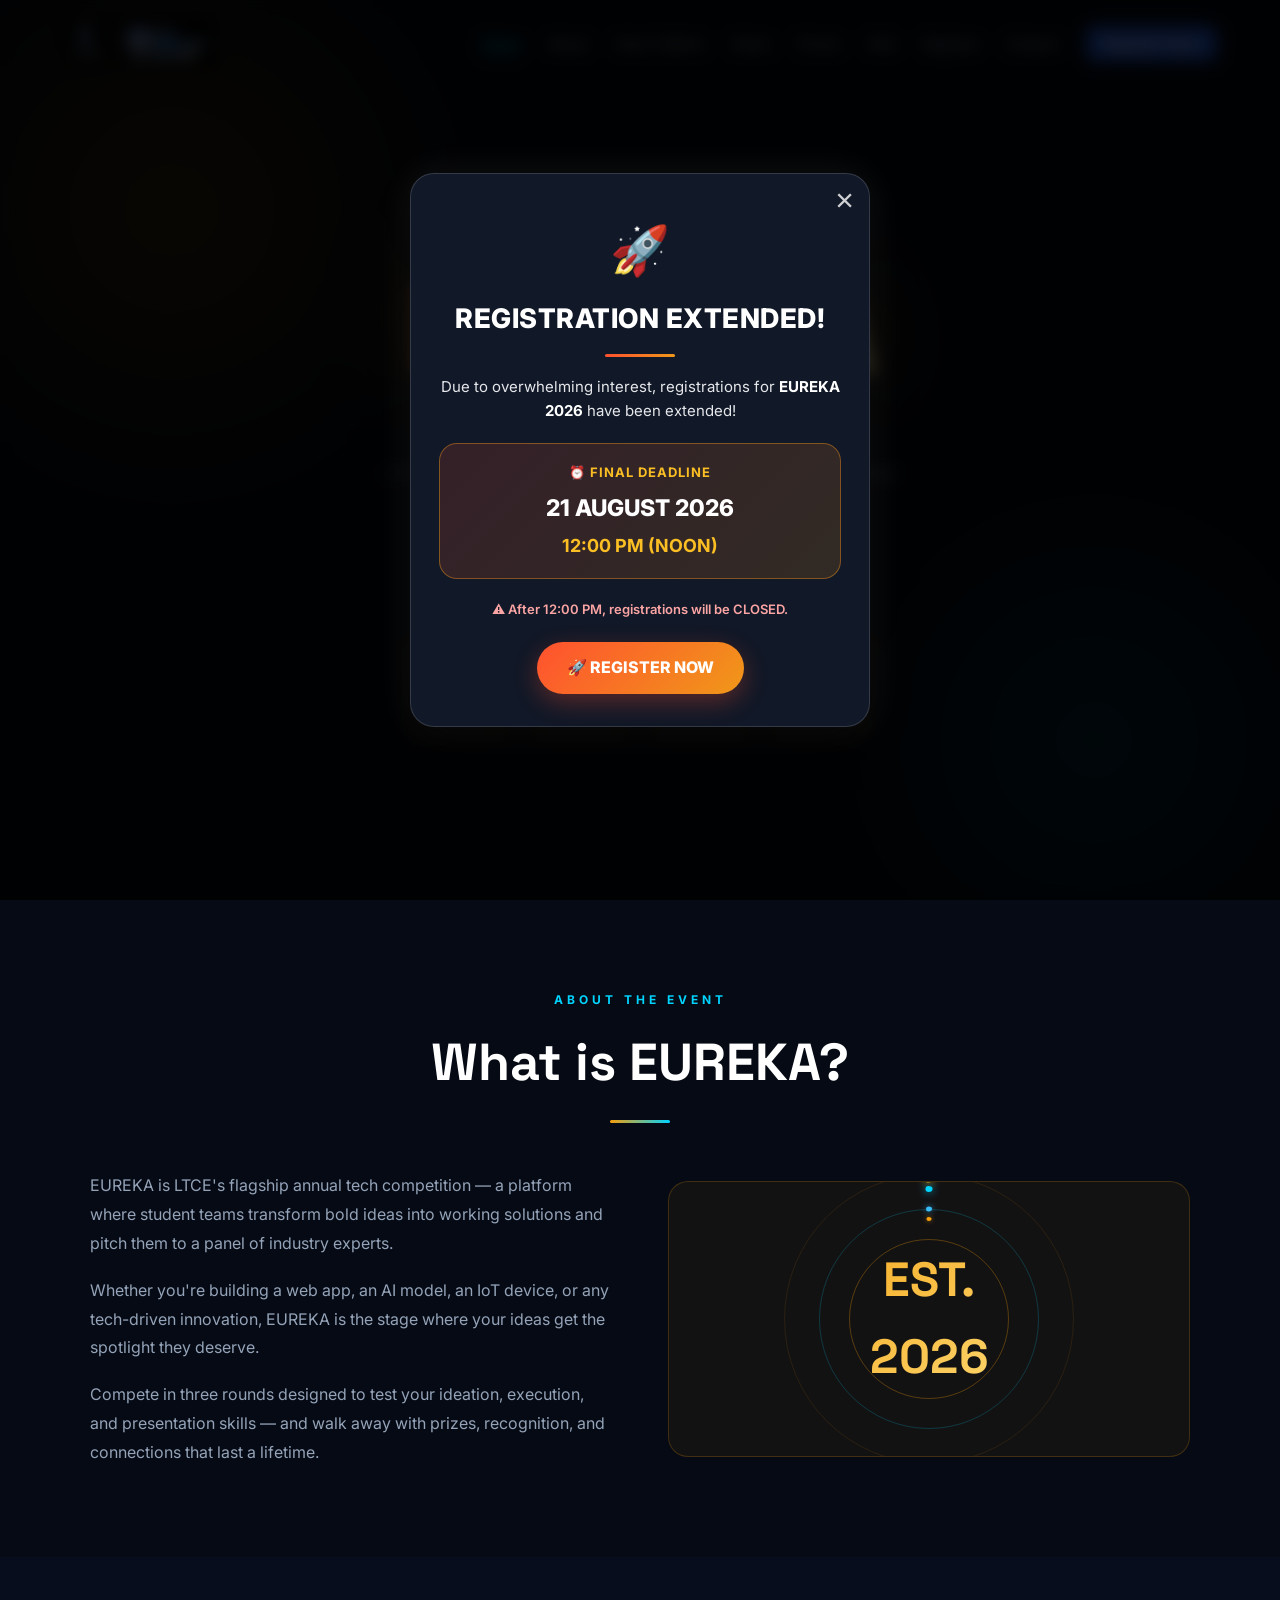
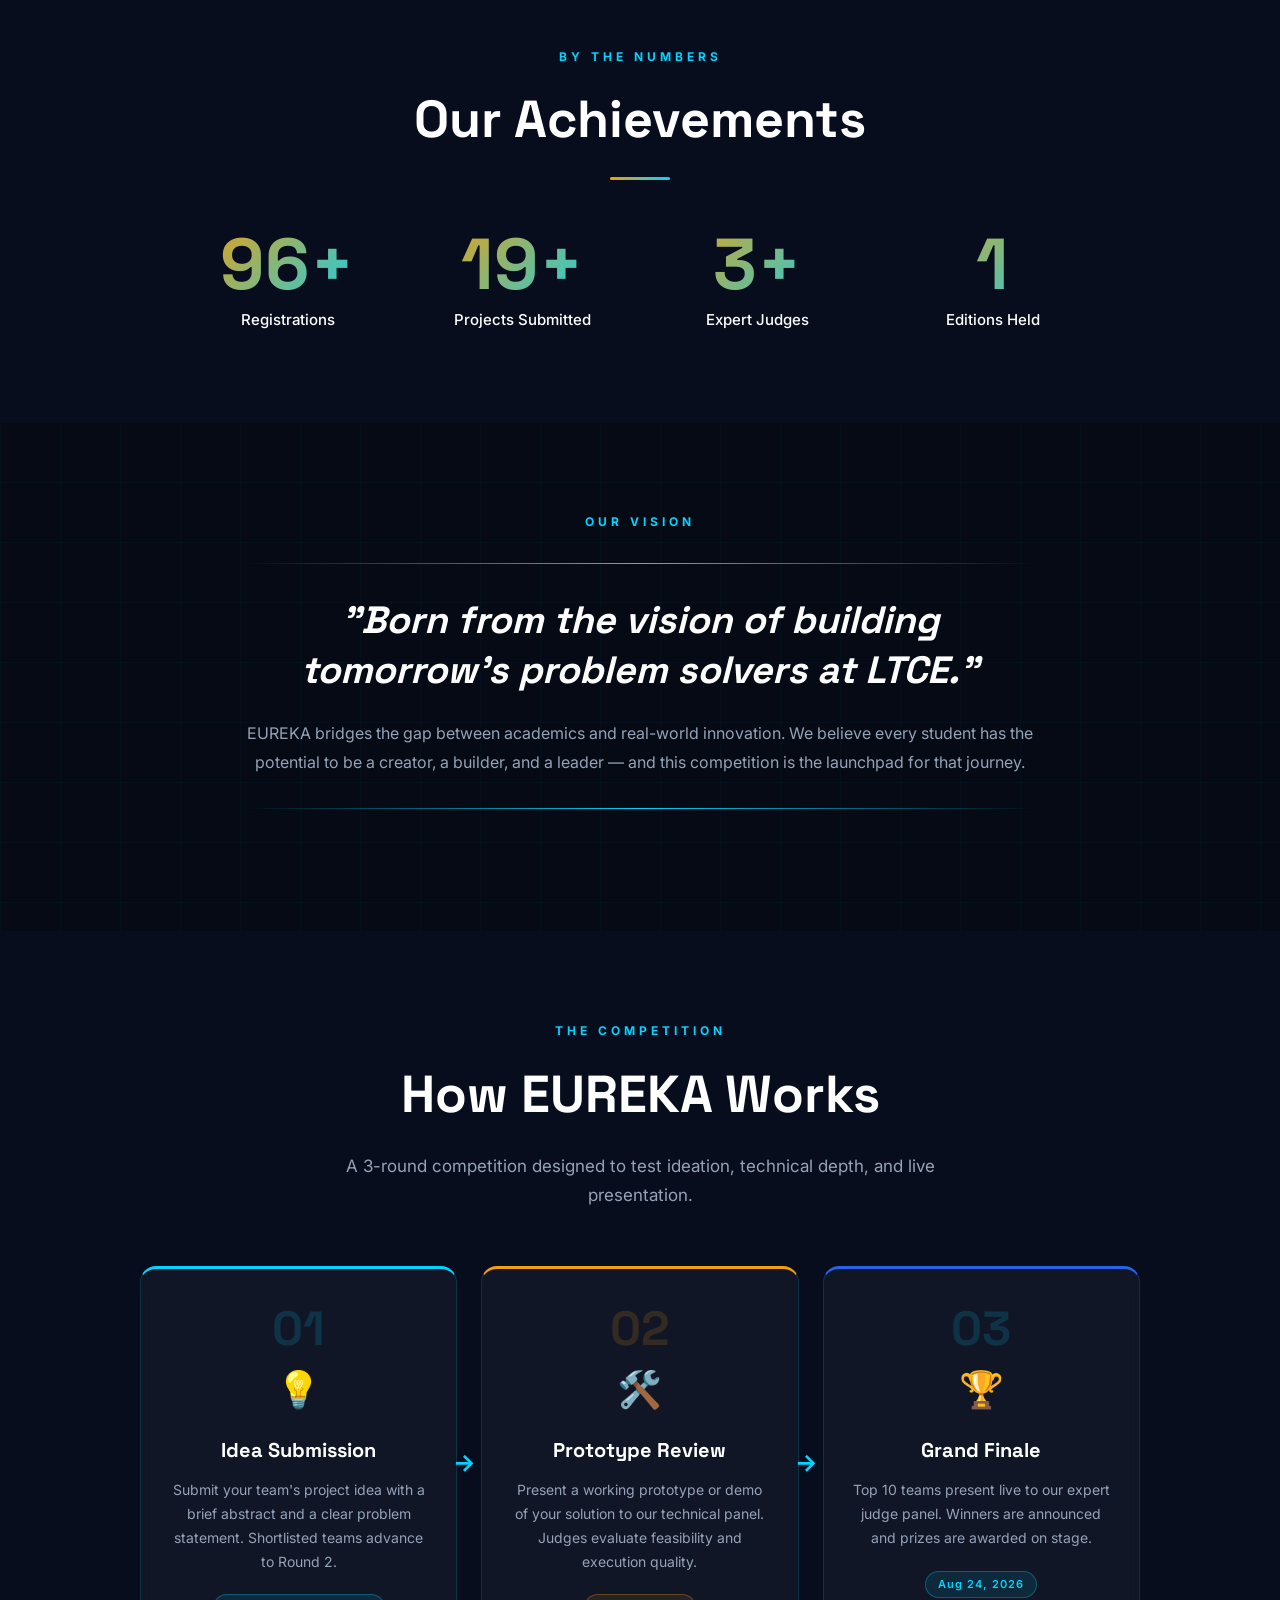
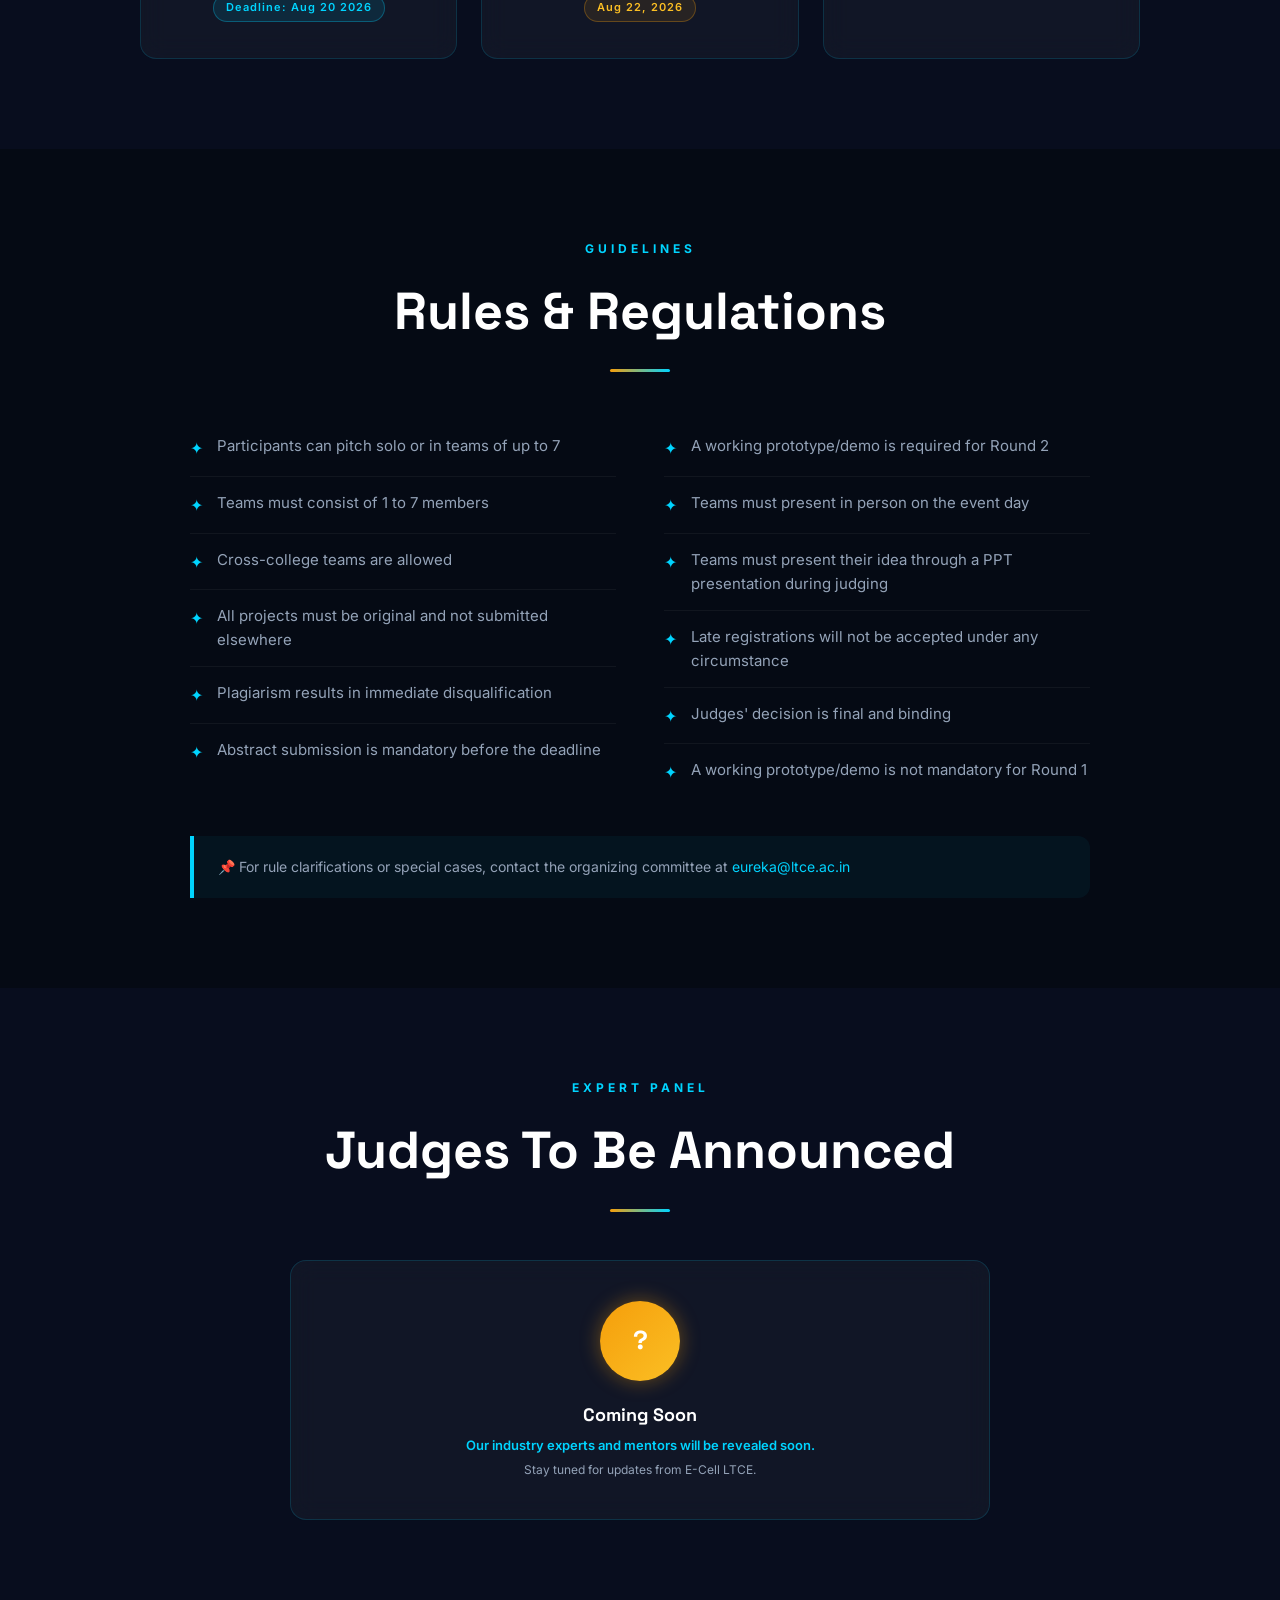
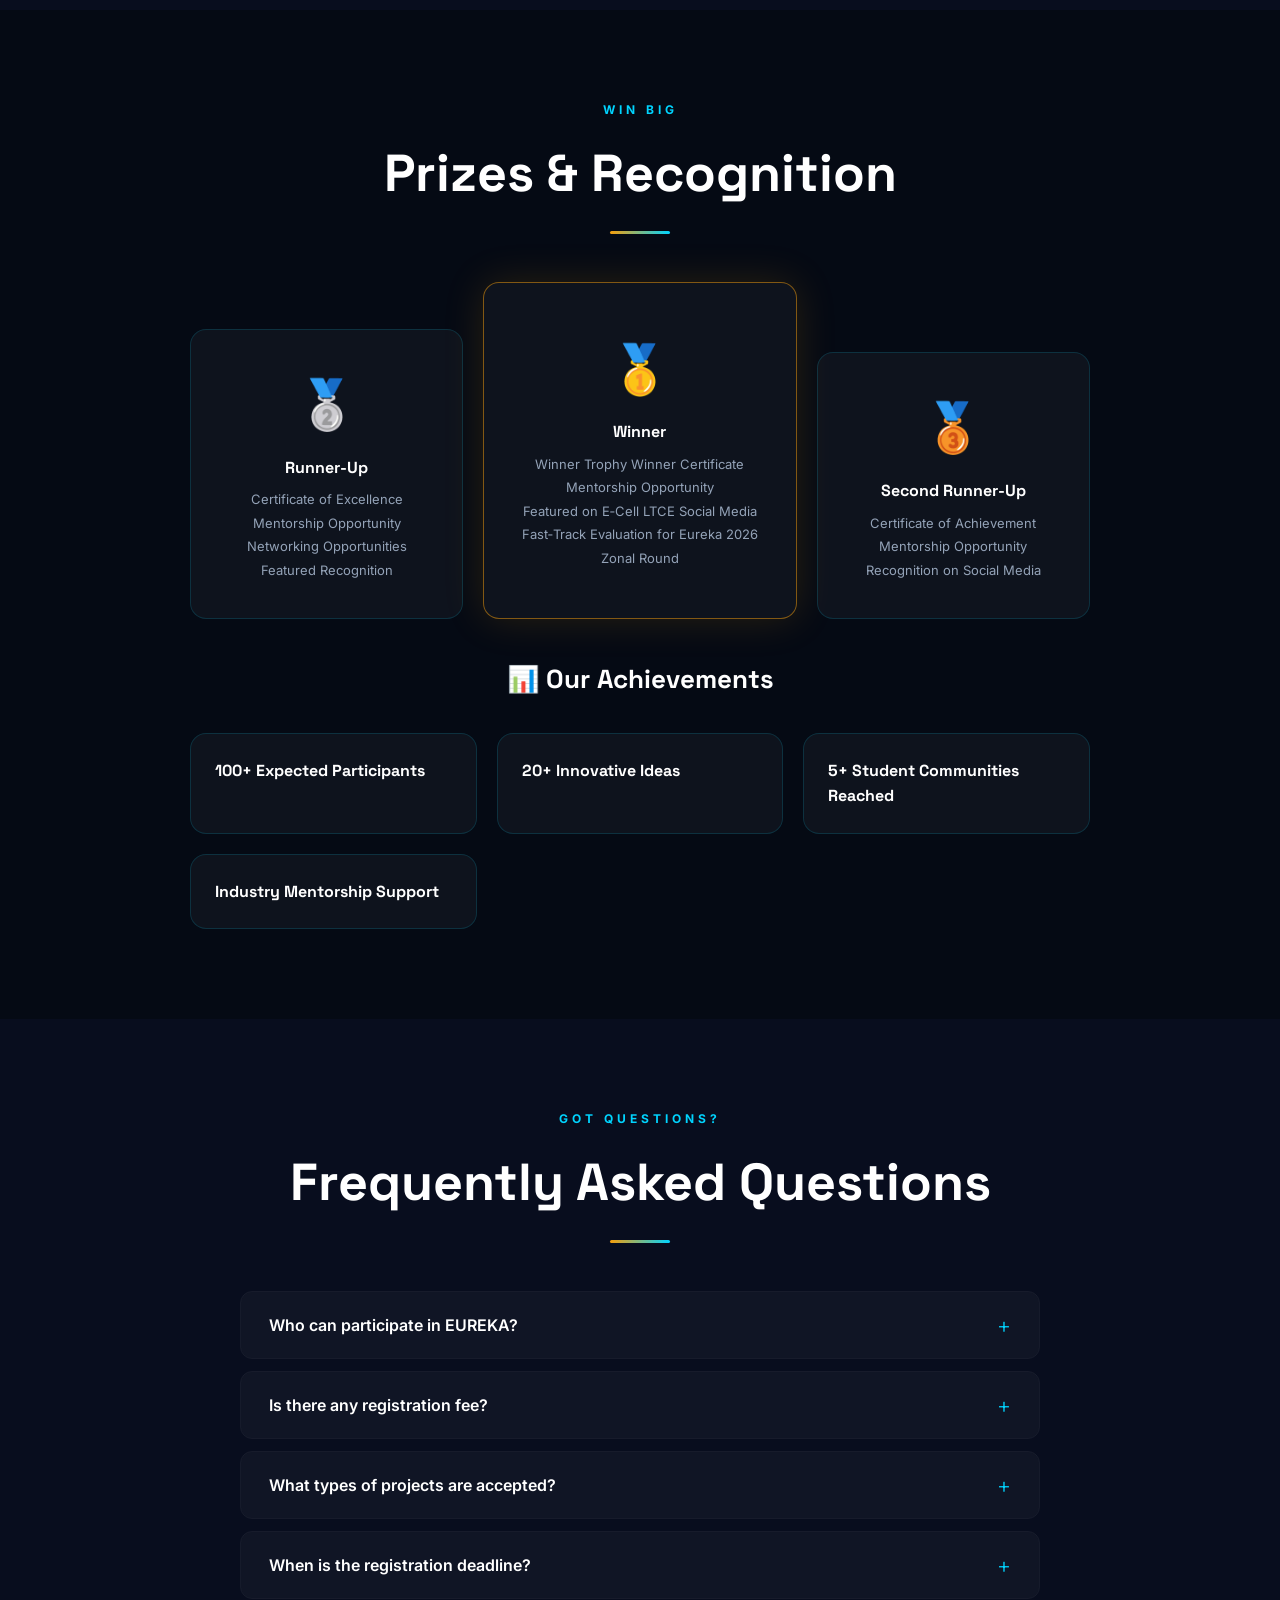
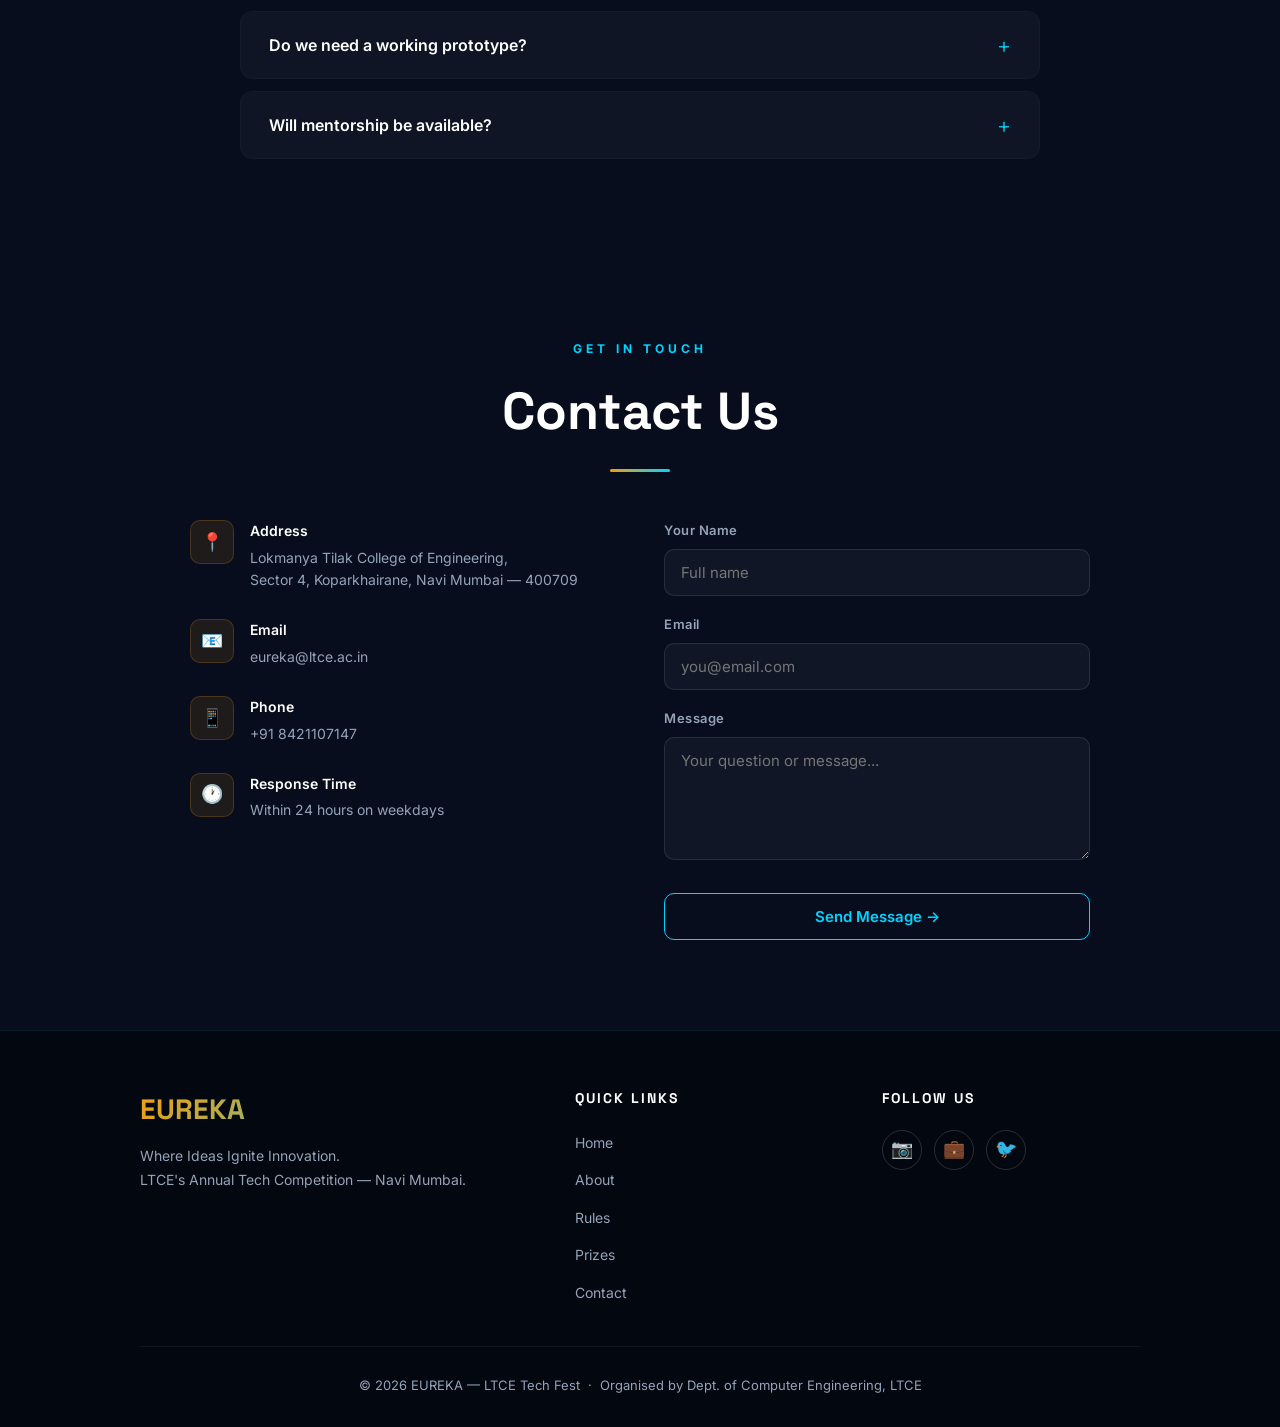
==== commit 89edba62: "Update index.html" ====
--- a/index.html
+++ b/index.html
@@ -12,173 +12,401 @@
 </head>
 <body>
 
-  <!-- 🚨 REGISTRATION EXTENDED POPUP -->
-<div id="announcementPopup" class="announcement-overlay">
-    <div class="announcement-box">
-
-        <button class="close-announcement" onclick="closeAnnouncement()">
+<!-- 🚨 EUREKA REGISTRATION EXTENDED POPUP -->
+<div id="announcementPopup" class="eureka-popup-overlay">
+
+    <div class="eureka-popup">
+
+        <!-- Close Button -->
+        <button class="eureka-popup-close" onclick="closeEurekaPopup()">
             &times;
         </button>
 
-        <div class="announcement-icon">🚨</div>
-
+        <!-- Icon -->
+        <div class="eureka-popup-icon">🚀</div>
+
+        <!-- Heading -->
         <h2>REGISTRATION EXTENDED!</h2>
 
-        <p class="announcement-text">
+        <div class="eureka-popup-line"></div>
+
+        <!-- Message -->
+        <p class="eureka-popup-message">
             Due to overwhelming interest, registrations for
             <strong>EUREKA 2026</strong> have been extended!
         </p>
 
-        <div class="deadline-box">
-            <span>⏰ FINAL DEADLINE</span>
-            <strong>21 AUGUST 2026</strong>
-            <b>12:00 PM (NOON)</b>
+        <!-- Deadline -->
+        <div class="eureka-deadline">
+
+            <p>⏰ FINAL DEADLINE</p>
+
+            <h3>21 AUGUST 2026</h3>
+
+            <h4>12:00 PM (NOON)</h4>
+
         </div>
 
-        <p class="last-chance">
+        <!-- Warning -->
+        <p class="eureka-warning">
             ⚠️ After 12:00 PM, registrations will be CLOSED.
         </p>
 
-        <a href="https://eureka-2026.netlify.app" class="register-btn">
+        <!-- Register Button -->
+        <a
+            href="Registration.html"
+            class="eureka-register-btn"
+        >
             🚀 REGISTER NOW
         </a>
 
     </div>
 </div>
 
+
 <style>
-/* Popup Background */
-.announcement-overlay {
-    position: fixed;
-    top: 0;
-    left: 0;
+
+/* ==============================
+   EUREKA POPUP
+   ============================== */
+
+.eureka-popup-overlay {
+    position: fixed !important;
+    inset: 0 !important;
+
+    width: 100% !important;
+    height: 100% !important;
+
+    background: rgba(0, 0, 0, 0.82) !important;
+
+    backdrop-filter: blur(8px);
+
+    display: flex !important;
+    justify-content: center !important;
+    align-items: center !important;
+
+    padding: 20px;
+
+    z-index: 999999 !important;
+}
+
+
+/* POPUP BOX */
+
+.eureka-popup {
+
+    position: relative;
+
     width: 100%;
-    height: 100%;
-    background: rgba(0, 0, 0, 0.75);
-    backdrop-filter: blur(6px);
-    display: flex;
-    justify-content: center;
-    align-items: center;
-    z-index: 99999;
-    padding: 20px;
-}
-
-/* Popup Box */
-.announcement-box {
-    position: relative;
-    width: 100%;
-    max-width: 450px;
-    background: white;
-    border-radius: 20px;
-    padding: 35px 25px;
+    max-width: 460px;
+
+    background: #111827 !important;
+
+    color: #ffffff !important;
+
+    border: 1px solid rgba(255,255,255,0.15);
+
+    border-radius: 24px;
+
+    padding: 38px 28px 32px;
+
     text-align: center;
-    box-shadow: 0 15px 50px rgba(0, 0, 0, 0.4);
-    animation: popupAppear 0.4s ease;
-}
-
-/* Animation */
-@keyframes popupAppear {
+
+    box-shadow:
+        0 20px 60px rgba(0,0,0,0.6),
+        0 0 40px rgba(255,255,255,0.08);
+
+    animation: eurekaPopup 0.45s ease;
+
+    font-family: inherit;
+}
+
+
+/* POPUP ANIMATION */
+
+@keyframes eurekaPopup {
+
     from {
         opacity: 0;
-        transform: scale(0.8);
+        transform: scale(0.85) translateY(20px);
     }
+
     to {
         opacity: 1;
-        transform: scale(1);
+        transform: scale(1) translateY(0);
     }
-}
-
-/* Close Button */
-.close-announcement {
+
+}
+
+
+/* CLOSE BUTTON */
+
+.eureka-popup-close {
+
     position: absolute;
+
     top: 10px;
     right: 15px;
+
+    background: transparent !important;
+
+    border: none !important;
+
+    color: #ffffff !important;
+
+    font-size: 32px;
+
+    cursor: pointer;
+
+    line-height: 1;
+
+    opacity: 0.8;
+
+}
+
+.eureka-popup-close:hover {
+    opacity: 1;
+}
+
+
+/* ICON */
+
+.eureka-popup-icon {
+
+    font-size: 48px;
+
+    margin-bottom: 8px;
+
+}
+
+
+/* HEADING */
+
+.eureka-popup h2 {
+
+    margin: 0 !important;
+
+    color: #ffffff !important;
+
+    font-size: 27px !important;
+
+    font-weight: 800 !important;
+
+    letter-spacing: 0.5px;
+
+}
+
+
+/* LINE */
+
+.eureka-popup-line {
+
+    width: 70px;
+
+    height: 3px;
+
+    margin: 14px auto 18px;
+
+    background: linear-gradient(
+        90deg,
+        #ff512f,
+        #f09819
+    );
+
+    border-radius: 10px;
+
+}
+
+
+/* MESSAGE */
+
+.eureka-popup-message {
+
+    color: #e5e7eb !important;
+
+    font-size: 15px !important;
+
+    line-height: 1.6;
+
+    margin: 0 0 20px;
+
+}
+
+.eureka-popup-message strong {
+
+    color: #ffffff !important;
+
+}
+
+
+/* DEADLINE BOX */
+
+.eureka-deadline {
+
+    background: linear-gradient(
+        135deg,
+        rgba(255,81,47,0.15),
+        rgba(240,152,25,0.15)
+    ) !important;
+
+    border: 1px solid rgba(255,152,25,0.4);
+
+    border-radius: 18px;
+
+    padding: 18px 10px;
+
+    margin: 20px 0;
+
+}
+
+
+/* FINAL DEADLINE */
+
+.eureka-deadline p {
+
+    margin: 0 0 7px;
+
+    color: #fbbf24 !important;
+
+    font-size: 13px !important;
+
+    font-weight: 700 !important;
+
+    letter-spacing: 1px;
+
+}
+
+
+/* DATE */
+
+.eureka-deadline h3 {
+
+    margin: 0 !important;
+
+    color: #ffffff !important;
+
+    font-size: 23px !important;
+
+    font-weight: 800 !important;
+
+}
+
+
+/* TIME */
+
+.eureka-deadline h4 {
+
+    margin: 5px 0 0;
+
+    color: #fbbf24 !important;
+
+    font-size: 18px !important;
+
+}
+
+
+/* WARNING */
+
+.eureka-warning {
+
+    color: #fca5a5 !important;
+
+    font-size: 13px !important;
+
+    font-weight: 600 !important;
+
+    margin: 15px 0 22px;
+
+}
+
+
+/* REGISTER BUTTON */
+
+.eureka-register-btn {
+
+    display: inline-block;
+
+    padding: 13px 30px;
+
+    border-radius: 30px;
+
+    background: linear-gradient(
+        135deg,
+        #ff512f,
+        #f09819
+    ) !important;
+
+    color: #ffffff !important;
+
+    text-decoration: none !important;
+
+    font-size: 16px !important;
+
+    font-weight: 800 !important;
+
     border: none;
-    background: transparent;
-    font-size: 30px;
-    cursor: pointer;
-    color: #555;
-}
-
-.close-announcement:hover {
-    color: #000;
-}
-
-/* Icon */
-.announcement-icon {
-    font-size: 45px;
-    margin-bottom: 10px;
-}
-
-/* Heading */
-.announcement-box h2 {
-    margin: 0 0 15px;
-    font-size: 26px;
-    font-weight: 800;
-}
-
-/* Text */
-.announcement-text {
-    font-size: 16px;
-    line-height: 1.5;
-    margin-bottom: 20px;
-}
-
-/* Deadline */
-.deadline-box {
-    padding: 18px;
-    border-radius: 15px;
-    margin: 20px 0;
-    background: #f5f5f5;
-}
-
-.deadline-box span {
-    display: block;
-    font-size: 13px;
-    font-weight: 700;
-    margin-bottom: 7px;
-}
-
-.deadline-box strong {
-    display: block;
-    font-size: 22px;
-    margin-bottom: 5px;
-}
-
-.deadline-box b {
-    font-size: 18px;
-}
-
-/* Warning */
-.last-chance {
-    font-size: 14px;
-    font-weight: 600;
-    margin-bottom: 22px;
-}
-
-/* Register Button */
-.register-btn {
-    display: inline-block;
-    padding: 13px 28px;
-    border-radius: 30px;
-    text-decoration: none;
-    font-weight: 700;
-    font-size: 16px;
-    background: #000;
-    color: white;
-    transition: 0.3s;
-}
-
-.register-btn:hover {
-    transform: translateY(-2px);
-    opacity: 0.85;
-}
+
+    box-shadow:
+        0 8px 25px rgba(255,81,47,0.3);
+
+    transition: all 0.3s ease;
+
+}
+
+
+.eureka-register-btn:hover {
+
+    transform: translateY(-3px);
+
+    box-shadow:
+        0 12px 30px rgba(255,81,47,0.45);
+
+}
+
+
+/* MOBILE */
+
+@media (max-width: 480px) {
+
+    .eureka-popup {
+
+        padding: 34px 20px 28px;
+
+        border-radius: 20px;
+
+    }
+
+    .eureka-popup h2 {
+
+        font-size: 23px !important;
+
+    }
+
+    .eureka-popup-message {
+
+        font-size: 14px !important;
+
+    }
+
+    .eureka-deadline h3 {
+
+        font-size: 20px !important;
+
+    }
+
+}
+
 </style>
 
+
 <script>
-function closeAnnouncement() {
+
+function closeEurekaPopup() {
+
     document.getElementById("announcementPopup").style.display = "none";
-}
+
+}
+
 </script>
   
 
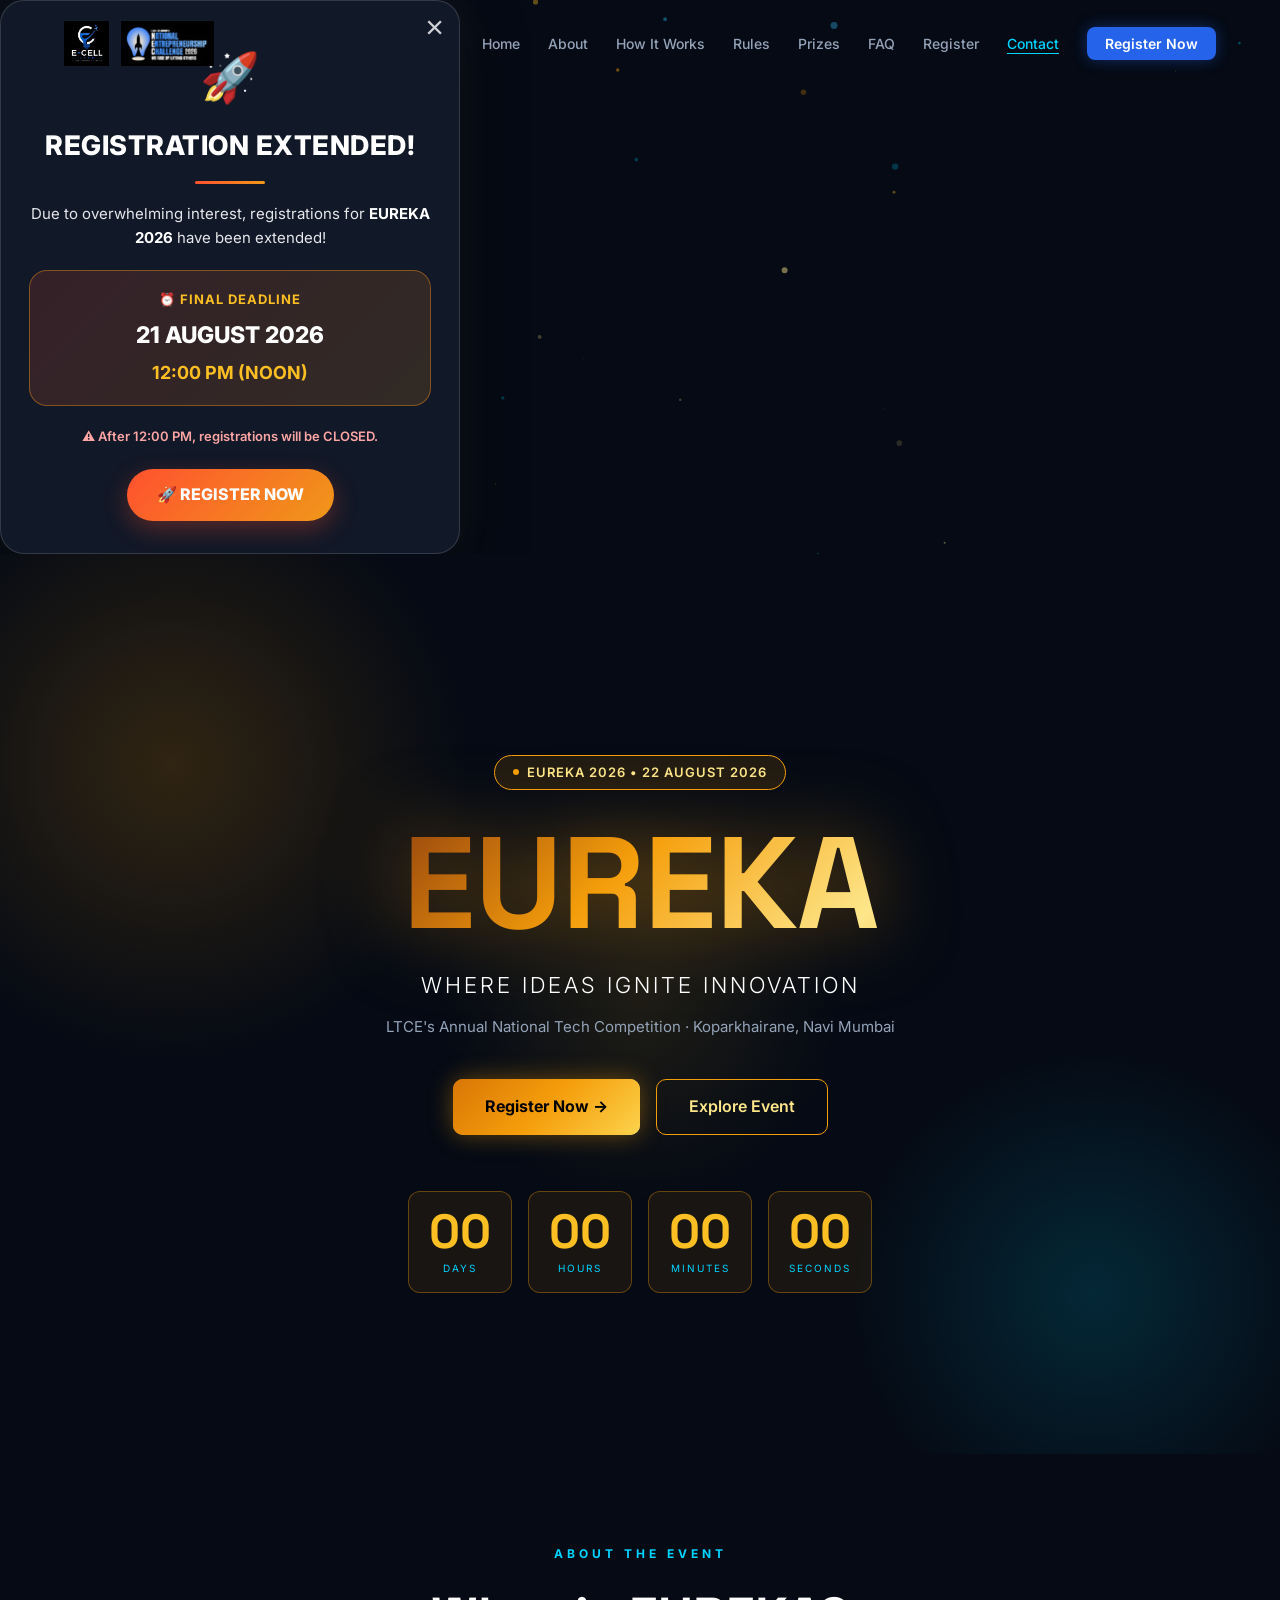
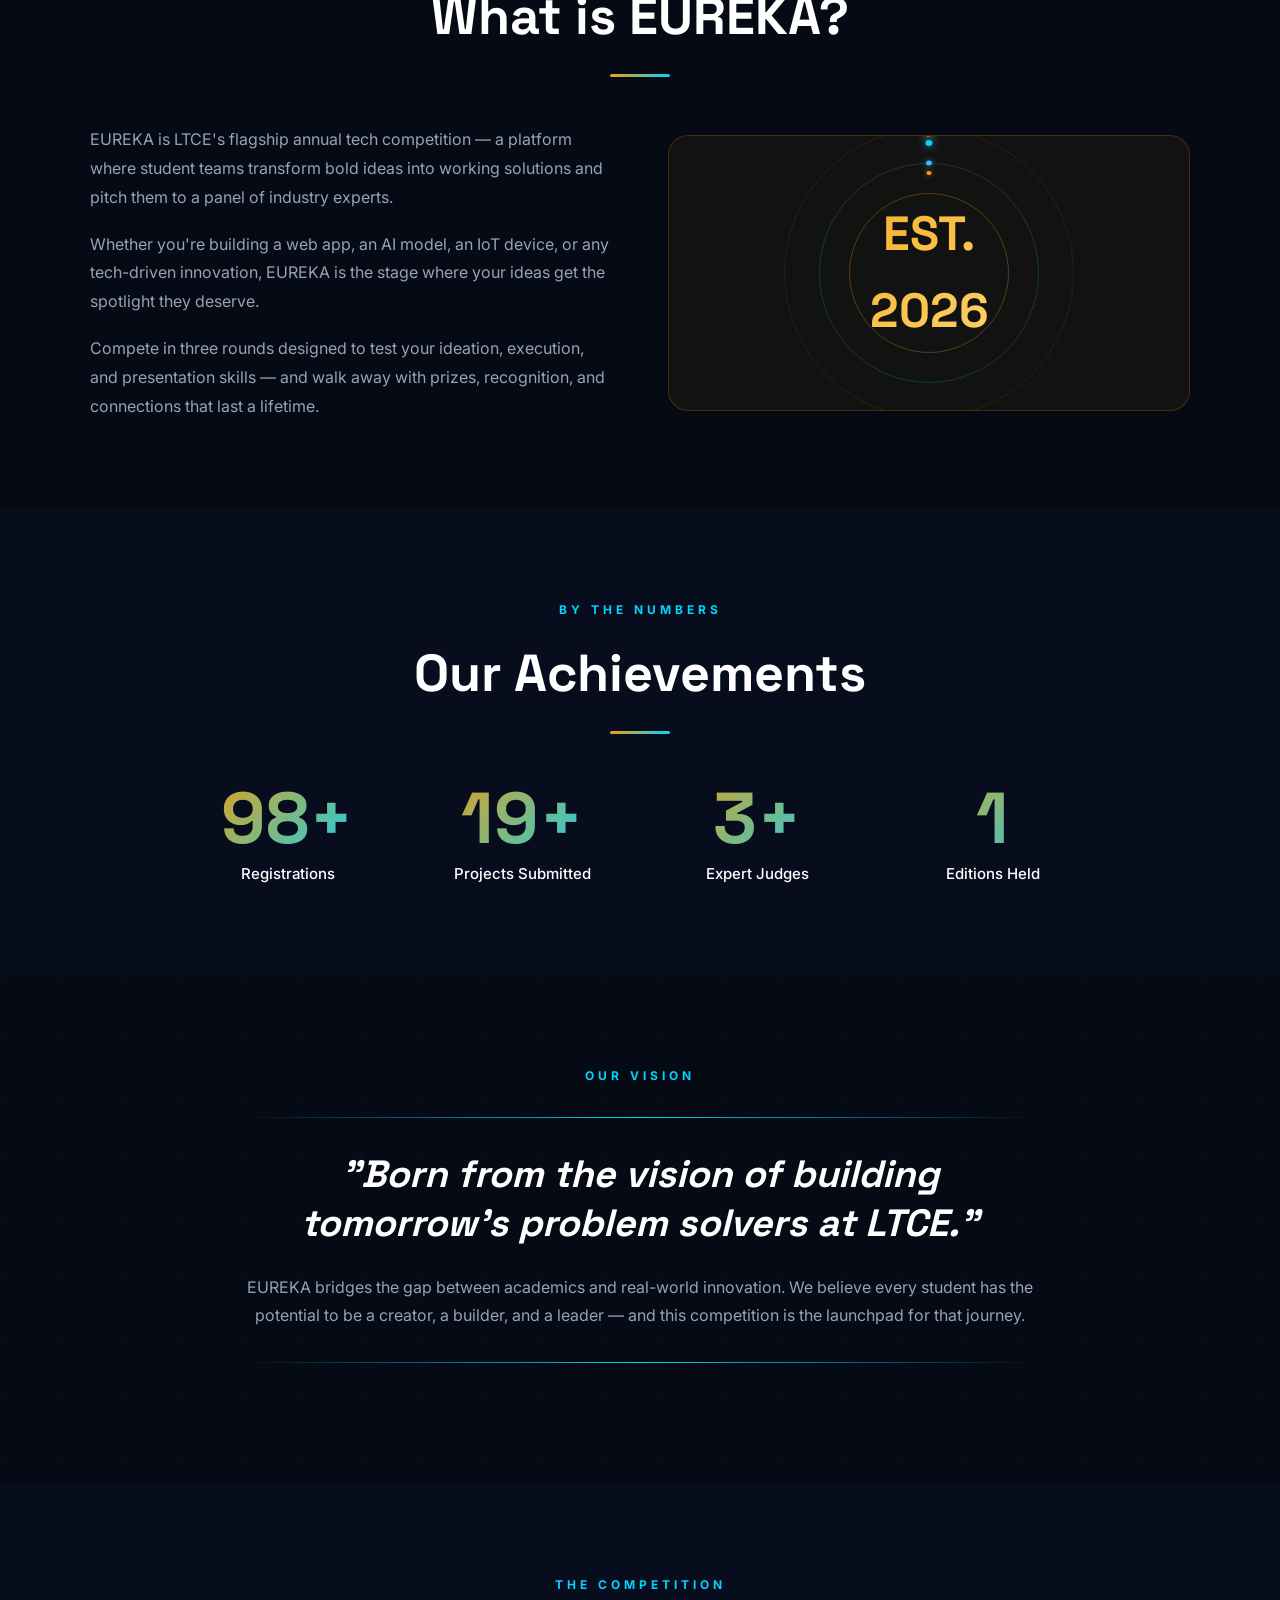
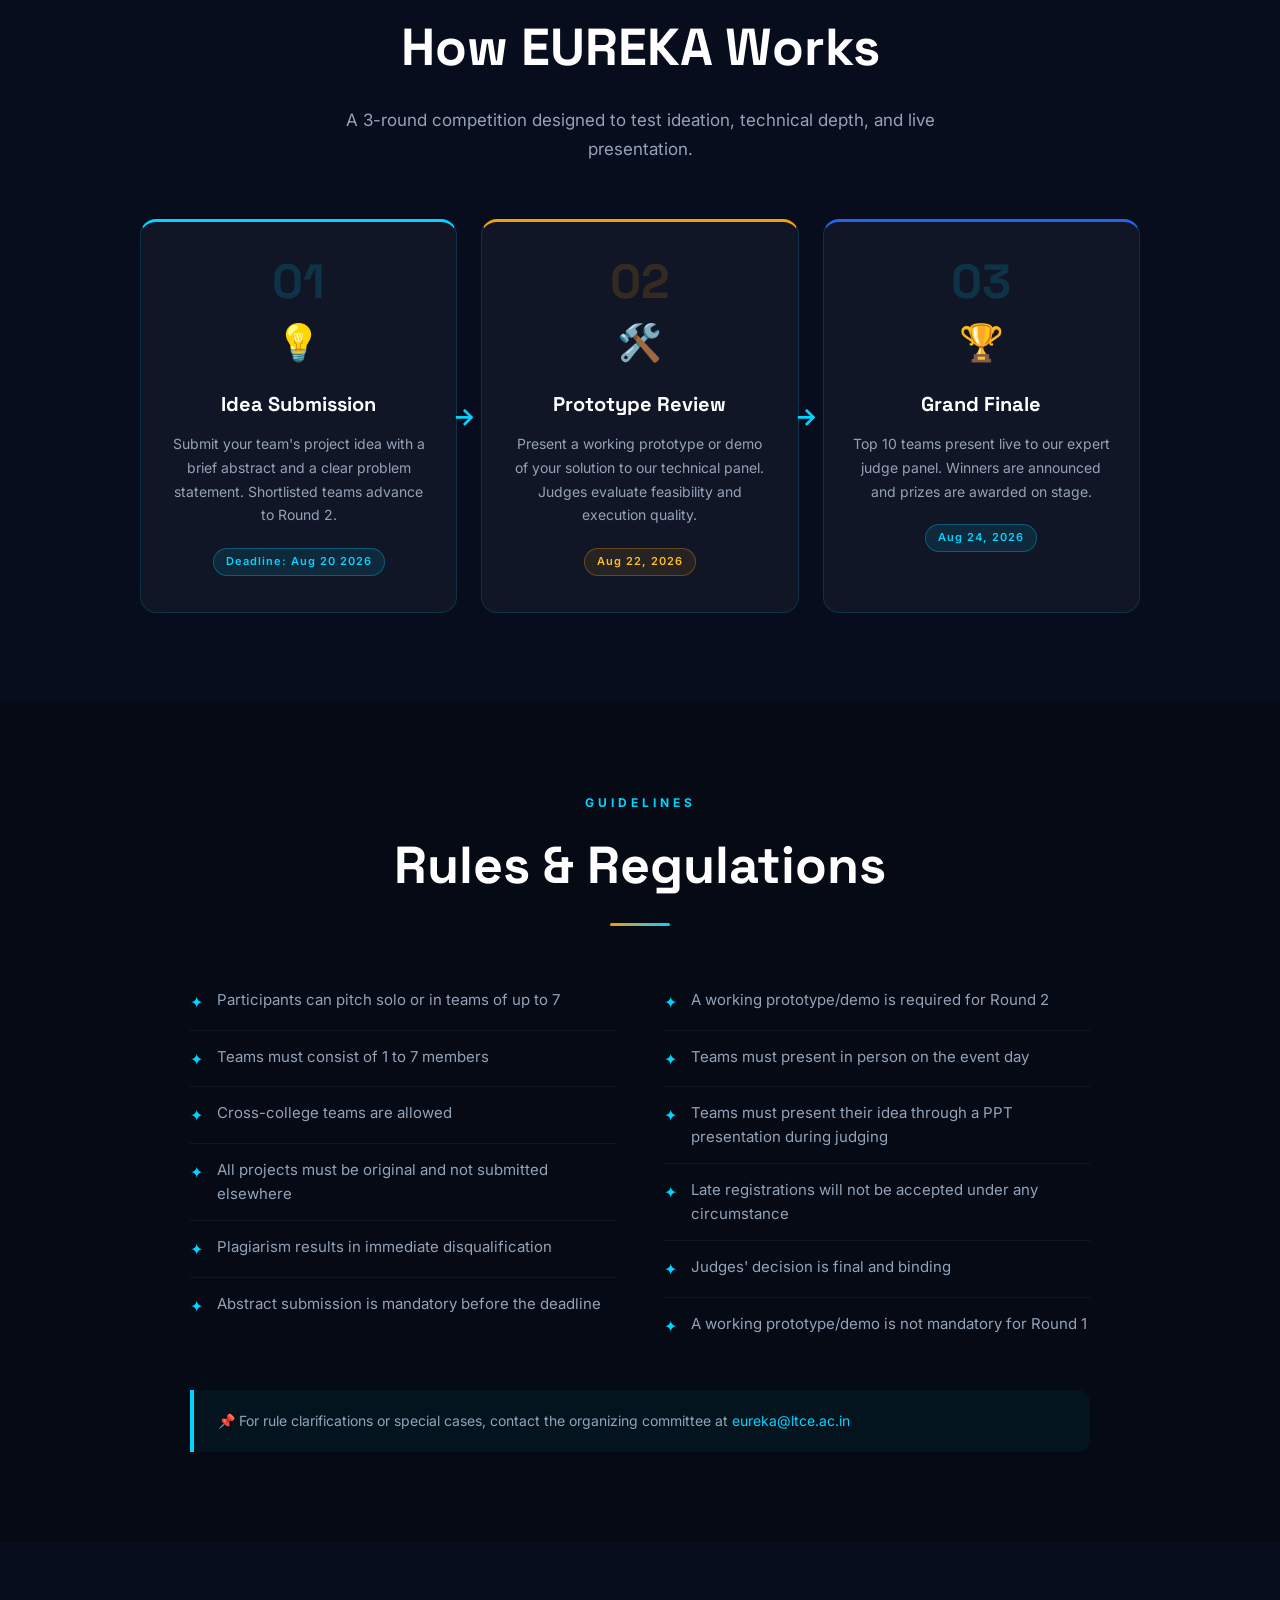
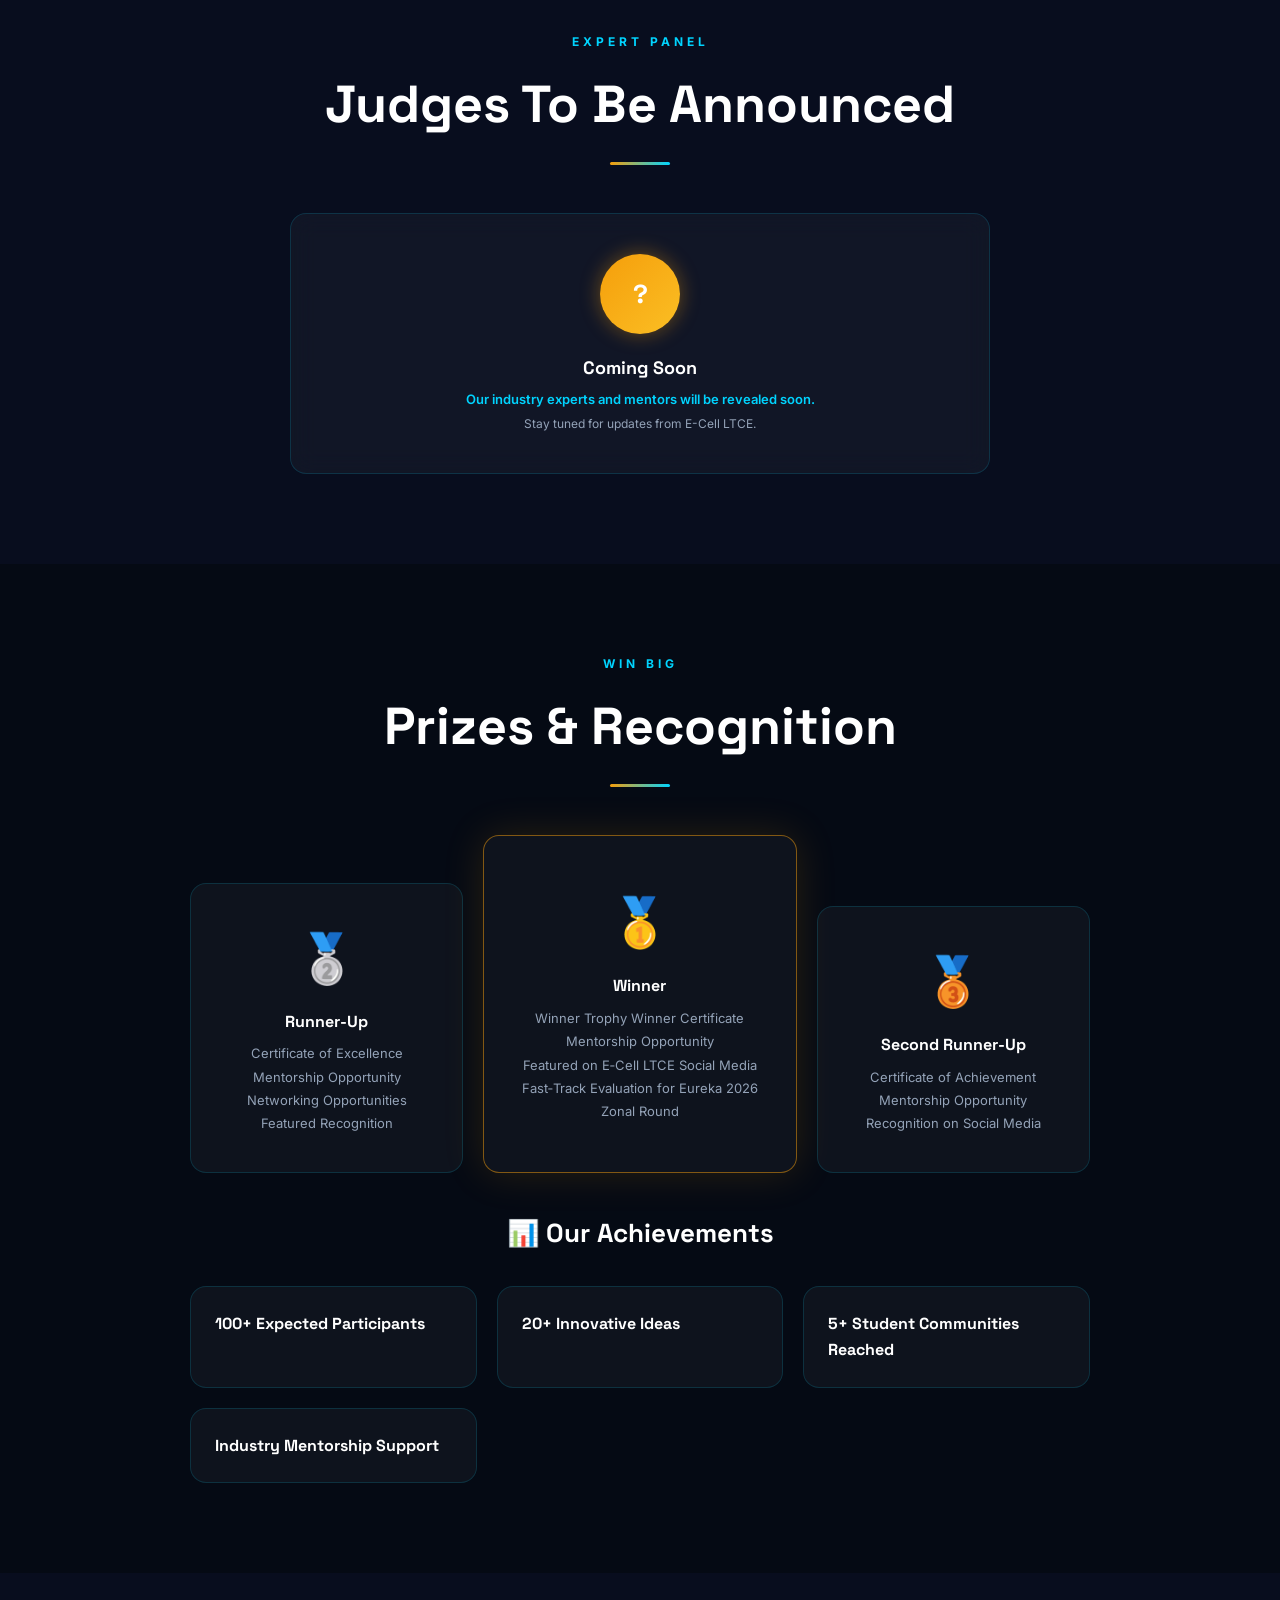
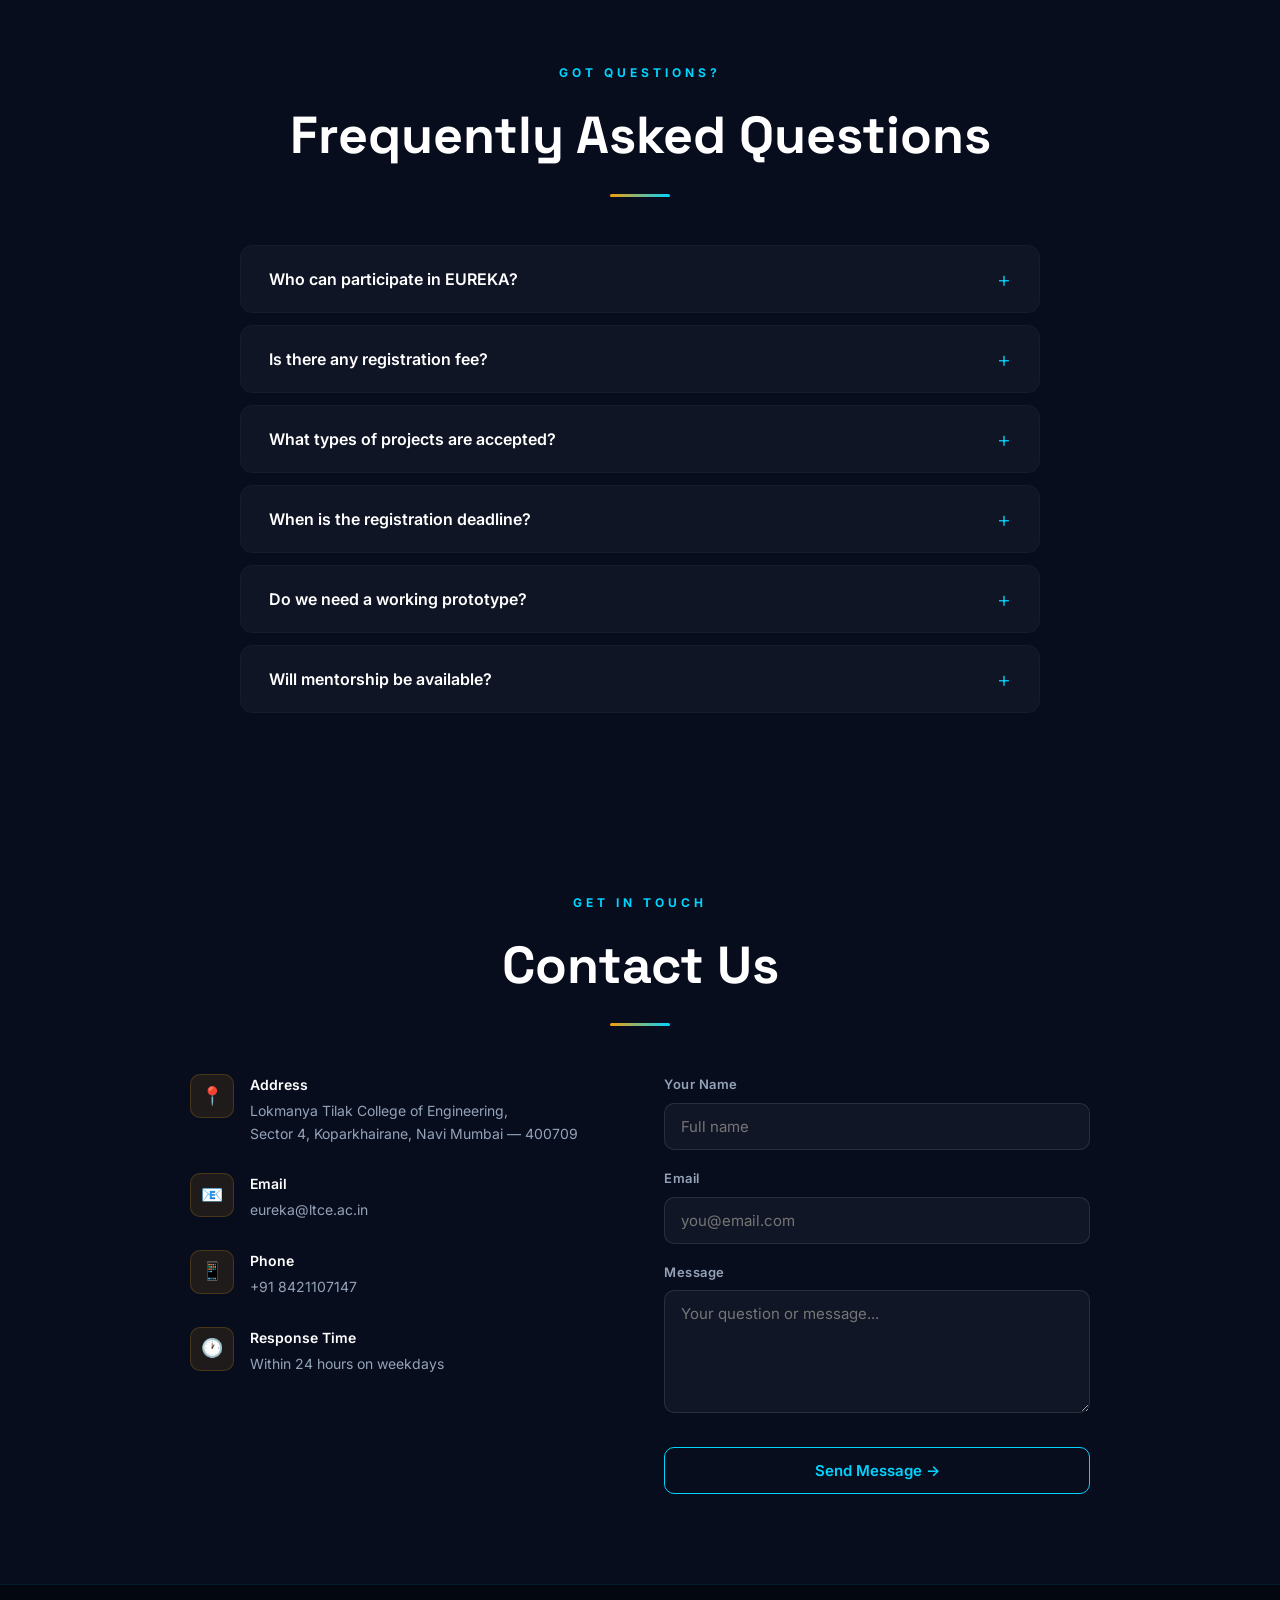
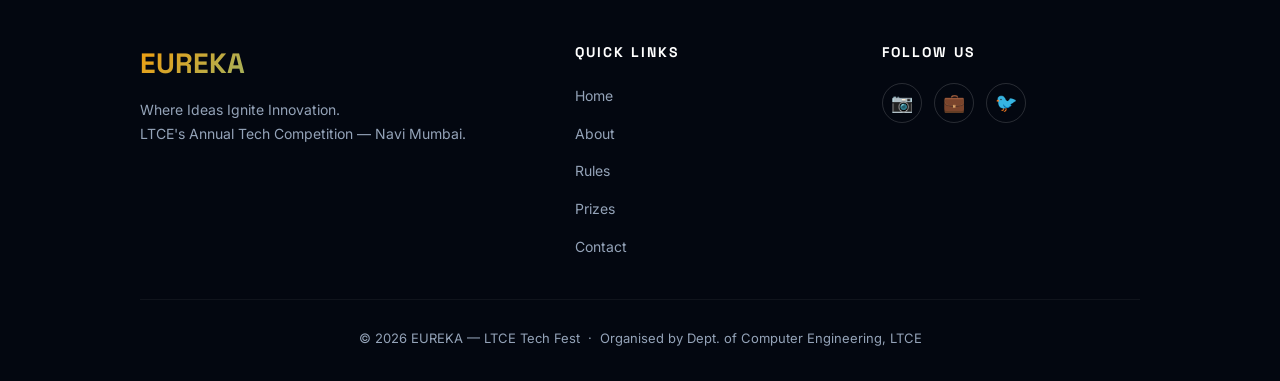
==== commit a2faf6f0: "Update index.html Refactor eureka popup close button and overlay styles." ====
--- a/index.html
+++ b/index.html
@@ -18,8 +18,12 @@
     <div class="eureka-popup">
 
         <!-- Close Button -->
-        <button class="eureka-popup-close" onclick="closeEurekaPopup()">
-            &times;
+        <button 
+    type="button"
+    class="eureka-popup-close"
+    onclick="closeEurekaPopup()"
+    aria-label="Close announcement">
+    &times;
         </button>
 
         <!-- Icon -->
@@ -70,26 +74,15 @@
    EUREKA POPUP
    ============================== */
 
-.eureka-popup-overlay {
-    position: fixed !important;
-    inset: 0 !important;
-
-    width: 100% !important;
-    height: 100% !important;
-
-    background: rgba(0, 0, 0, 0.82) !important;
-
-    backdrop-filter: blur(8px);
-
-    display: flex !important;
-    justify-content: center !important;
-    align-items: center !important;
-
-    padding: 20px;
-
-    z-index: 999999 !important;
-}
-
+
+    .eureka-popup-overlay {
+    transition: opacity 0.3s ease;
+}
+
+.eureka-popup-overlay.hide {
+    opacity: 0;
+    pointer-events: none;
+}
 
 /* POPUP BOX */
 
@@ -400,13 +393,17 @@
 
 
 <script>
-
 function closeEurekaPopup() {
-
-    document.getElementById("announcementPopup").style.display = "none";
-
-}
-
+    const popup = document.getElementById("announcementPopup");
+
+    if (popup) {
+        popup.classList.add("hide");
+
+        setTimeout(() => {
+            popup.style.display = "none";
+        }, 300);
+    }
+}
 </script>
   
 
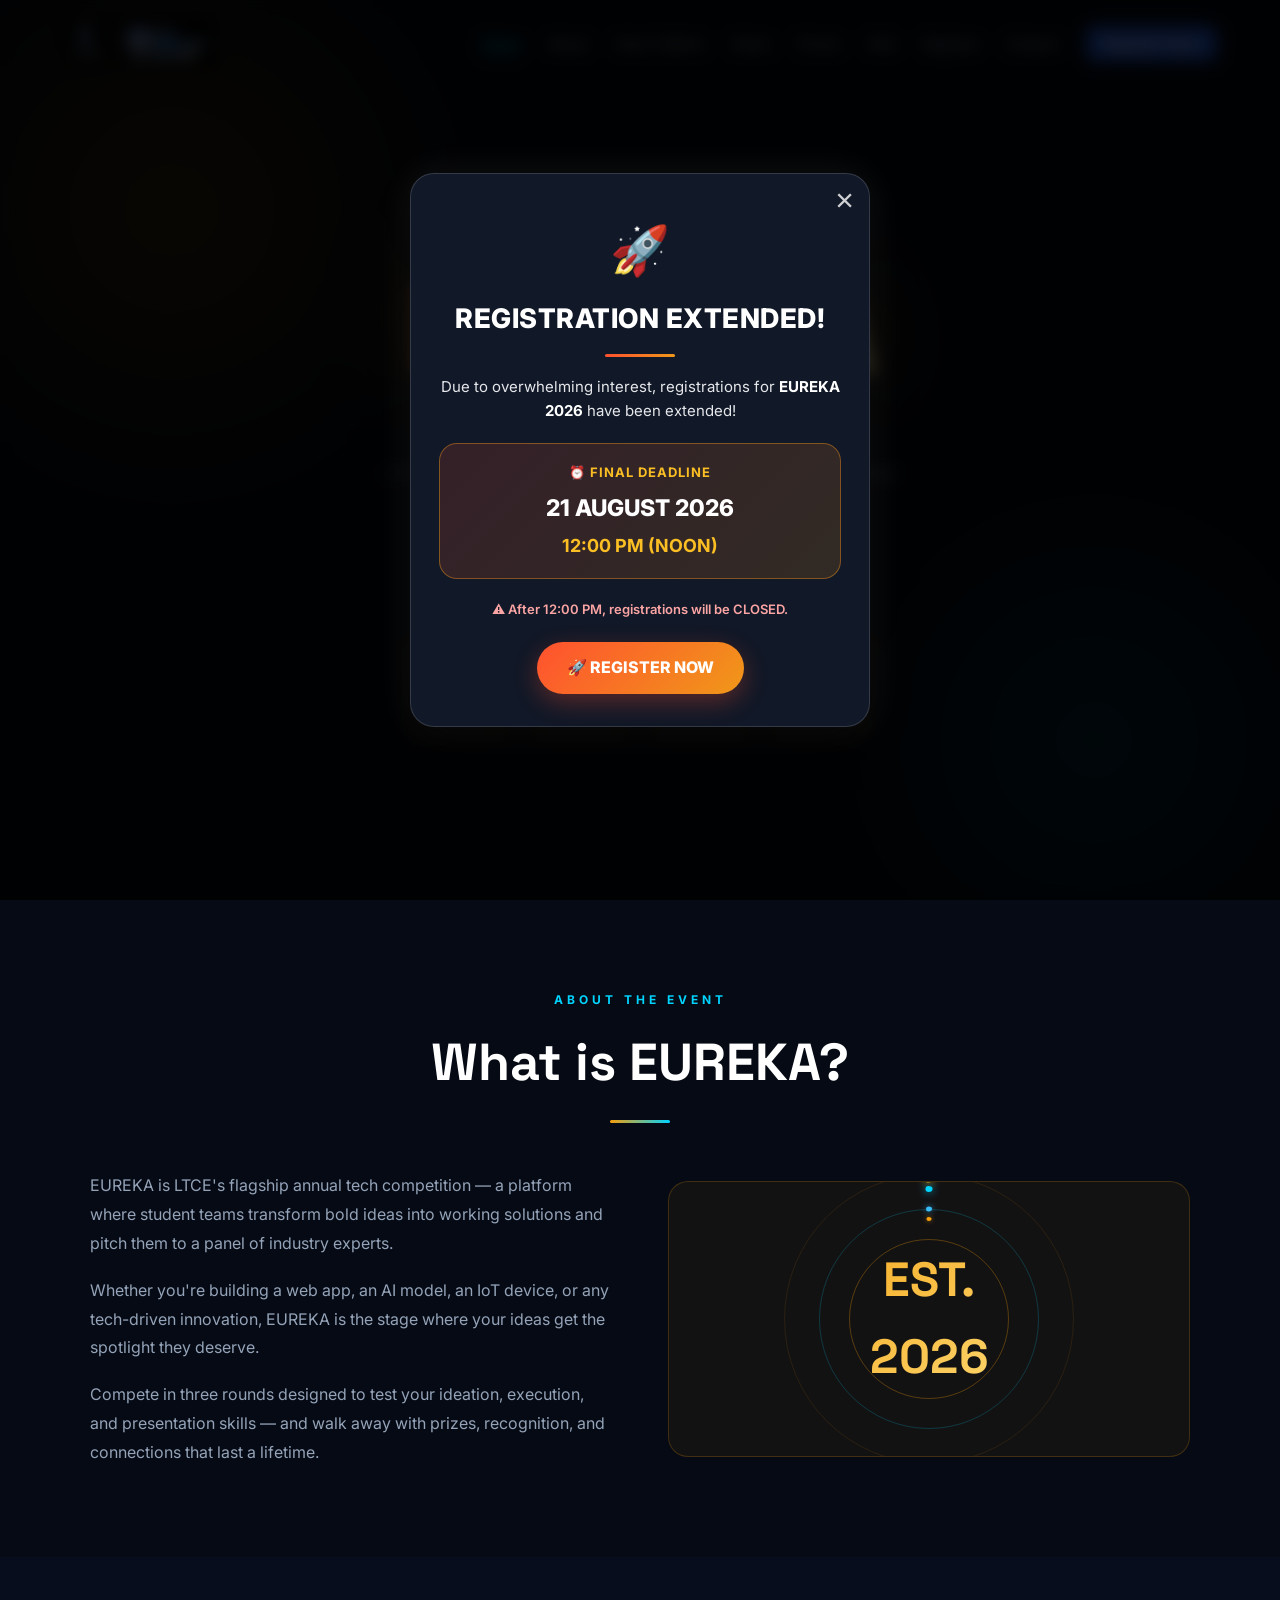
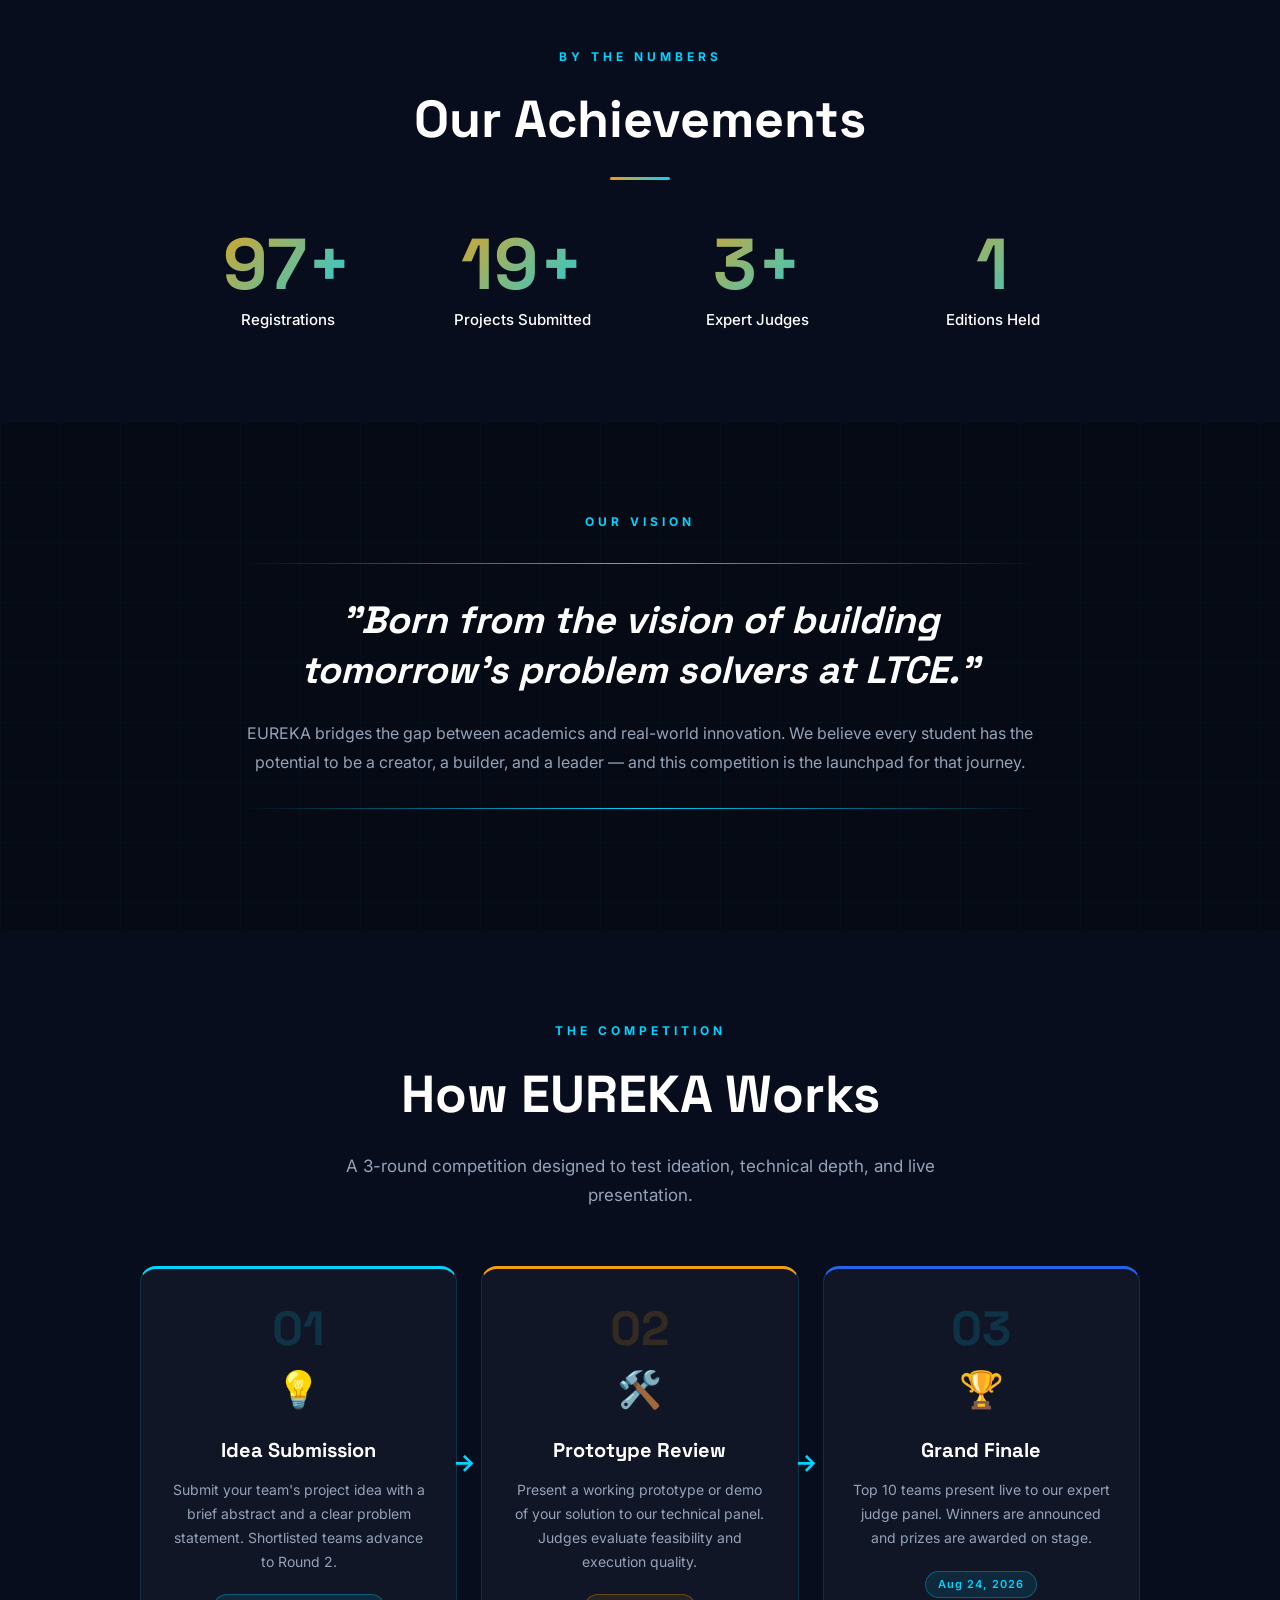
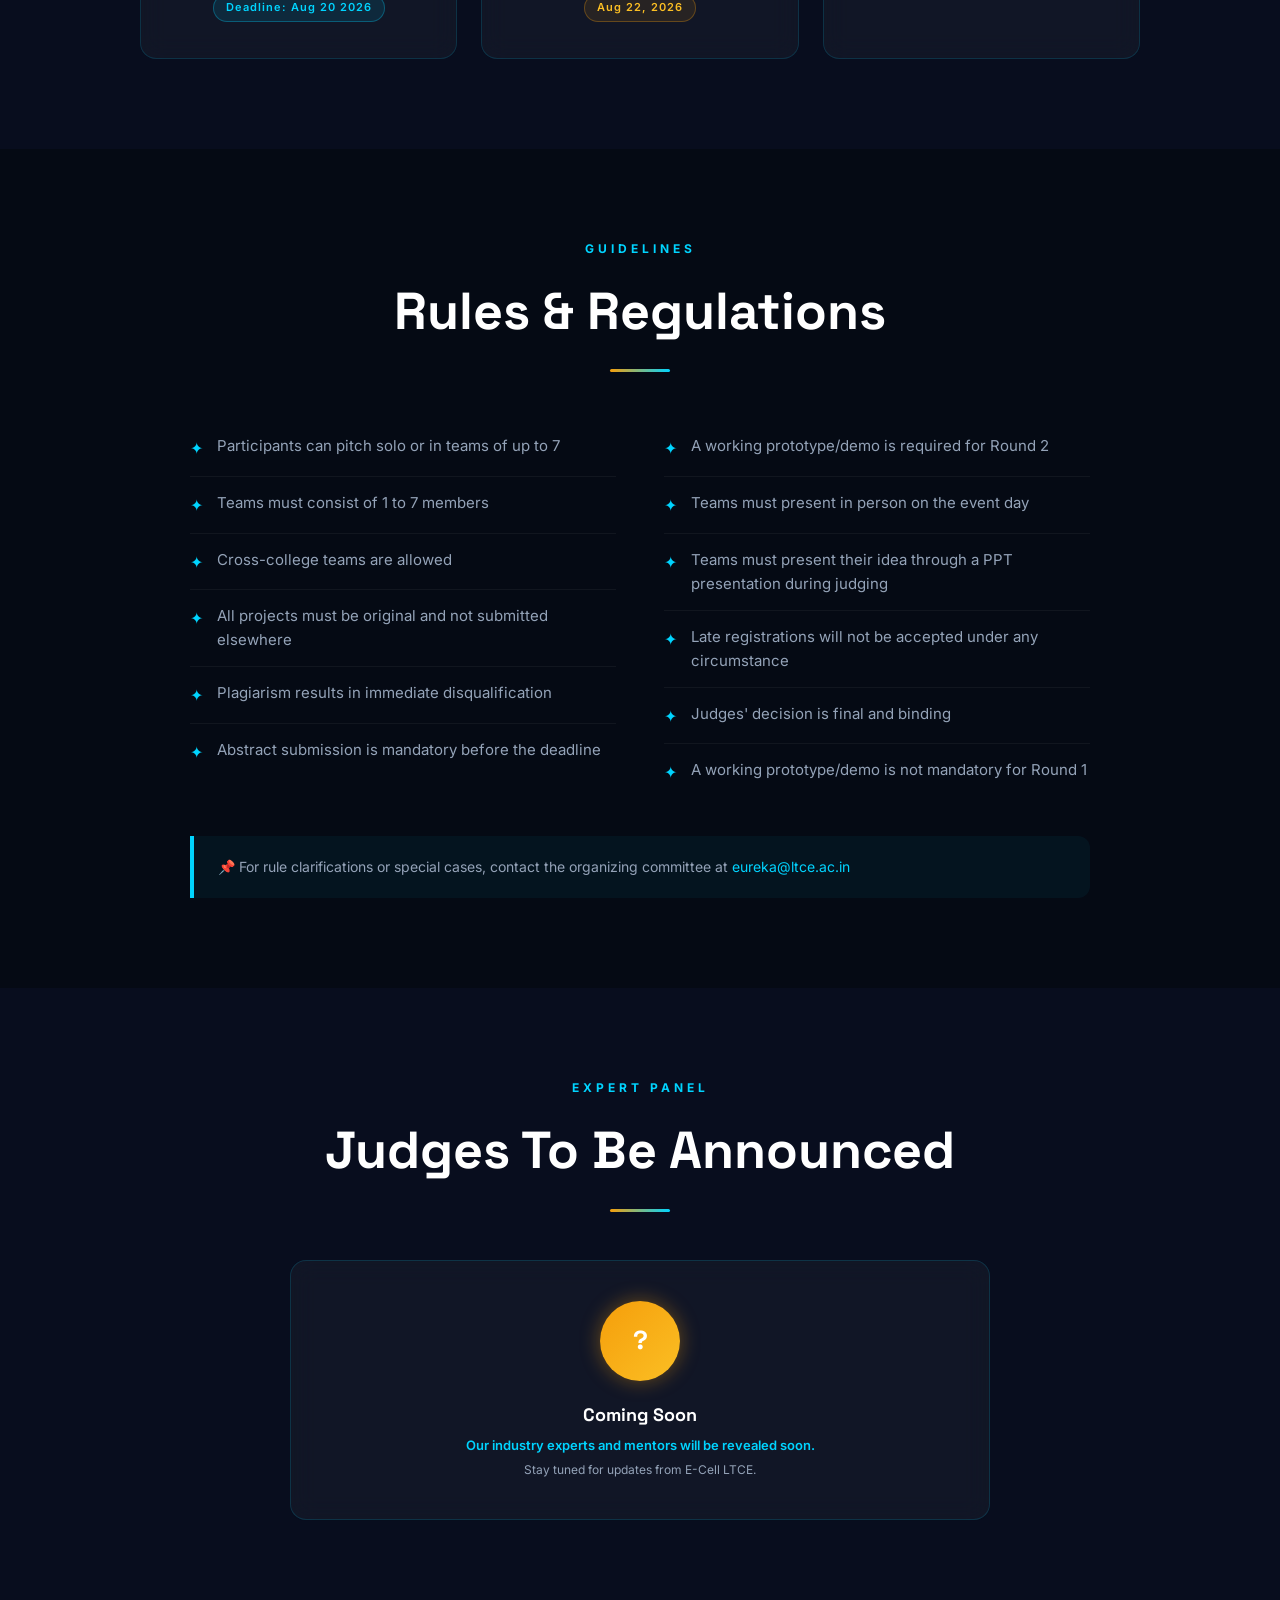
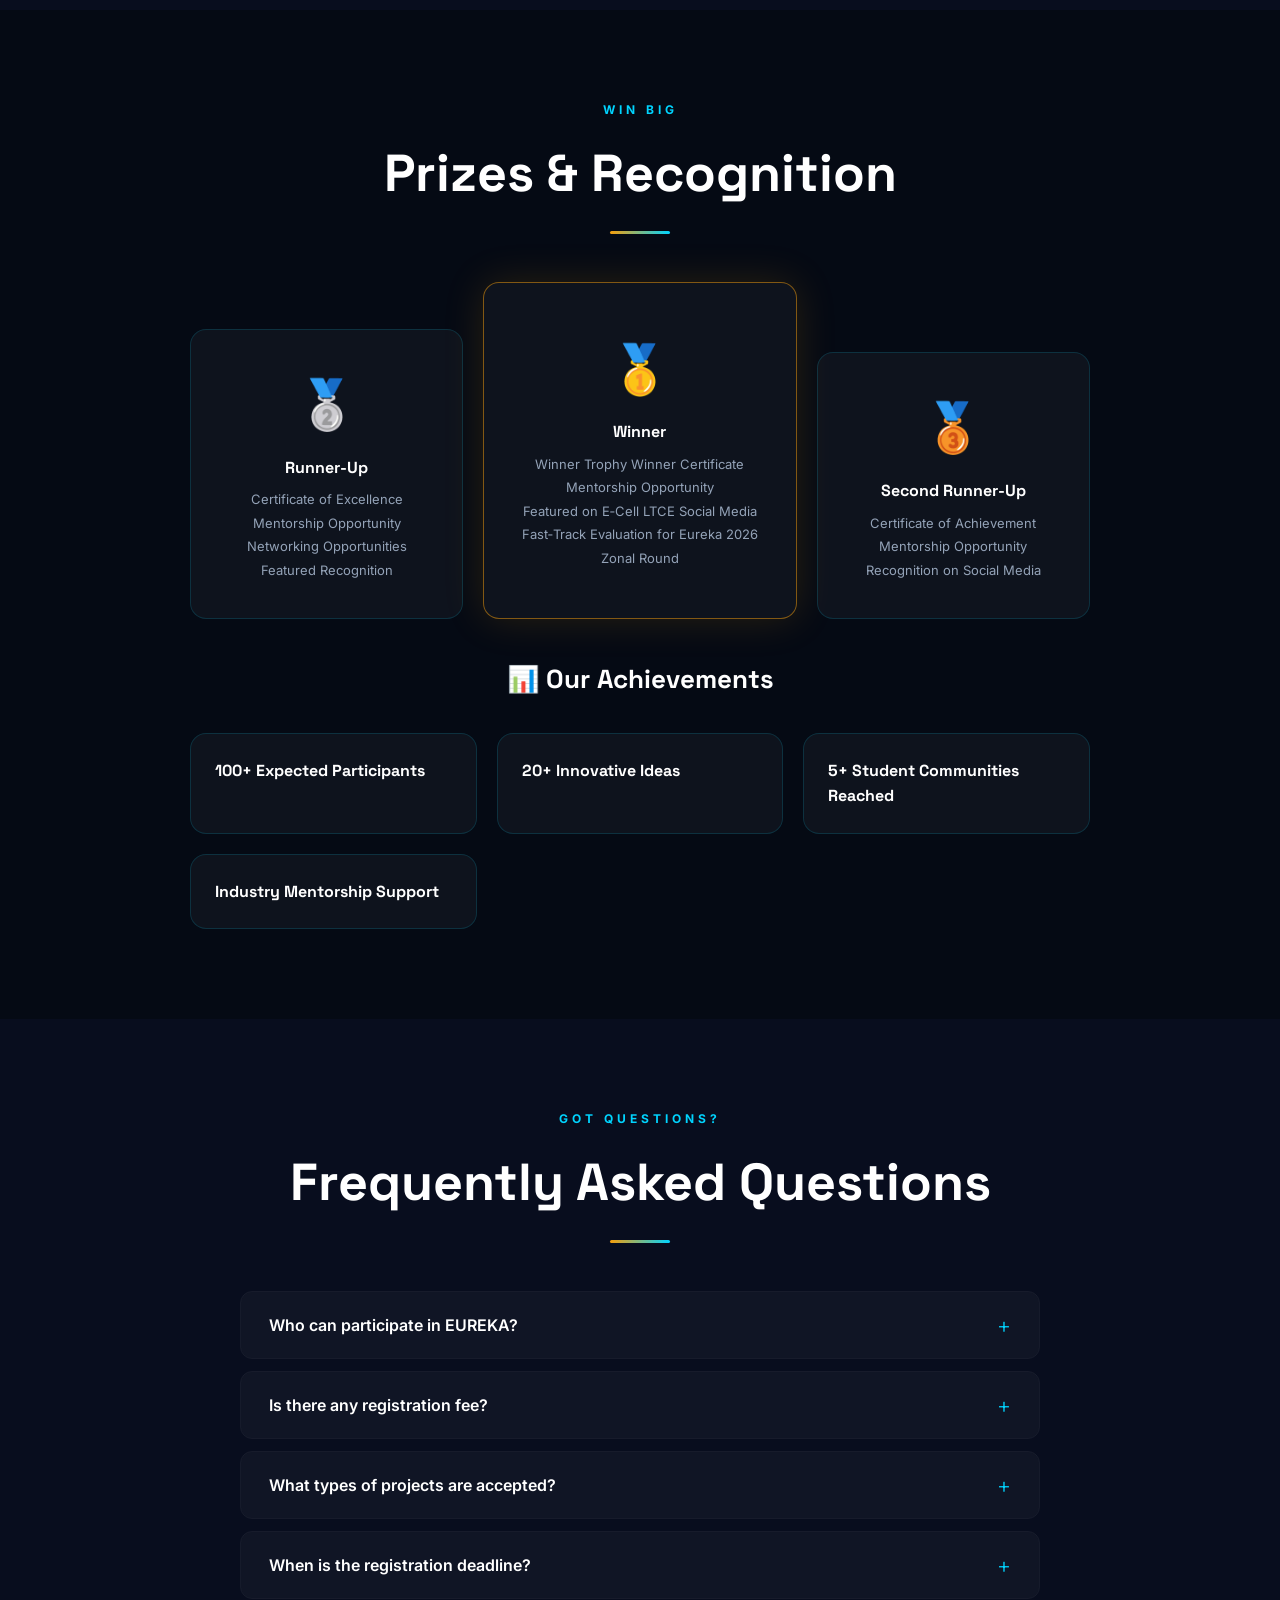
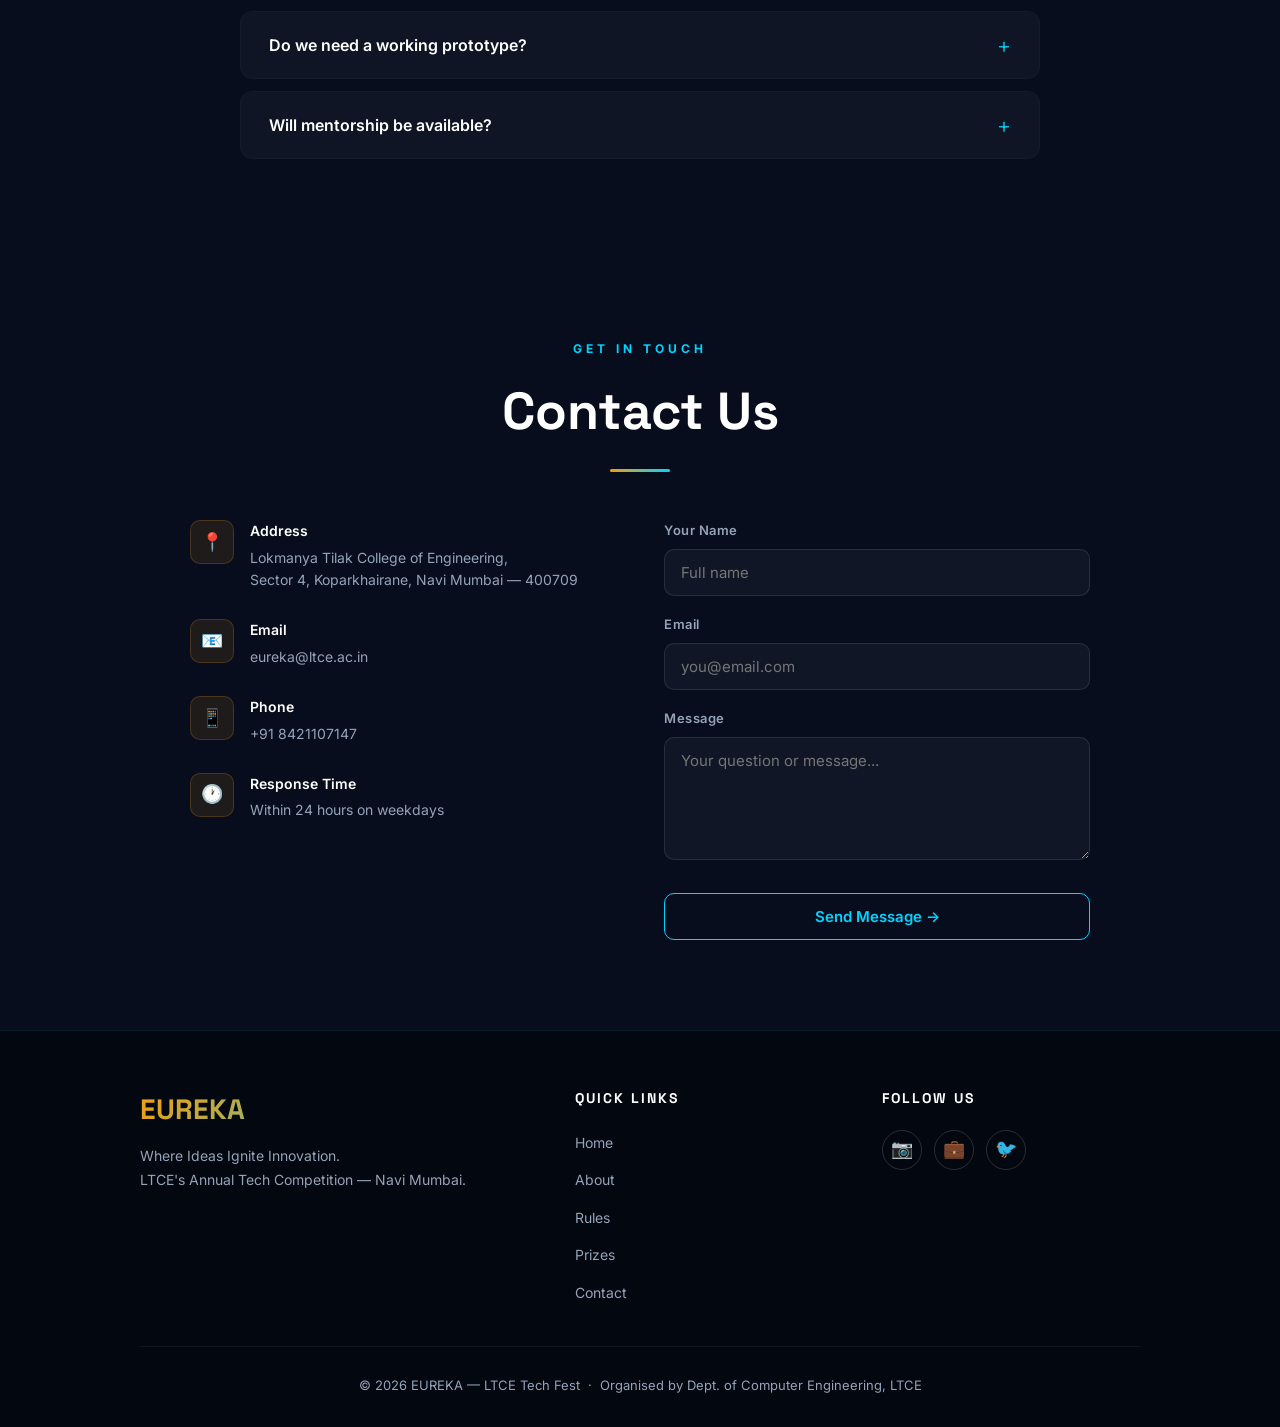
==== commit 02b0b846: "Update index.html Refactor eureka popup styles and close function." ====
--- a/index.html
+++ b/index.html
@@ -73,16 +73,25 @@
 /* ==============================
    EUREKA POPUP
    ============================== */
-
-
-    .eureka-popup-overlay {
-    transition: opacity 0.3s ease;
-}
-
-.eureka-popup-overlay.hide {
-    opacity: 0;
-    pointer-events: none;
-}
+  .eureka-popup-overlay {
+    position: fixed;
+    inset: 0;
+    width: 100%;
+    height: 100%;
+
+    background: rgba(0, 0, 0, 0.82);
+    backdrop-filter: blur(8px);
+
+    display: flex;
+    justify-content: center;
+    align-items: center;
+
+    padding: 20px;
+    z-index: 999999;
+    }
+    
+
+    
 
 /* POPUP BOX */
 
@@ -391,17 +400,12 @@
 
 </style>
 
-
 <script>
 function closeEurekaPopup() {
     const popup = document.getElementById("announcementPopup");
 
     if (popup) {
-        popup.classList.add("hide");
-
-        setTimeout(() => {
-            popup.style.display = "none";
-        }, 300);
+        popup.style.display = "none";
     }
 }
 </script>
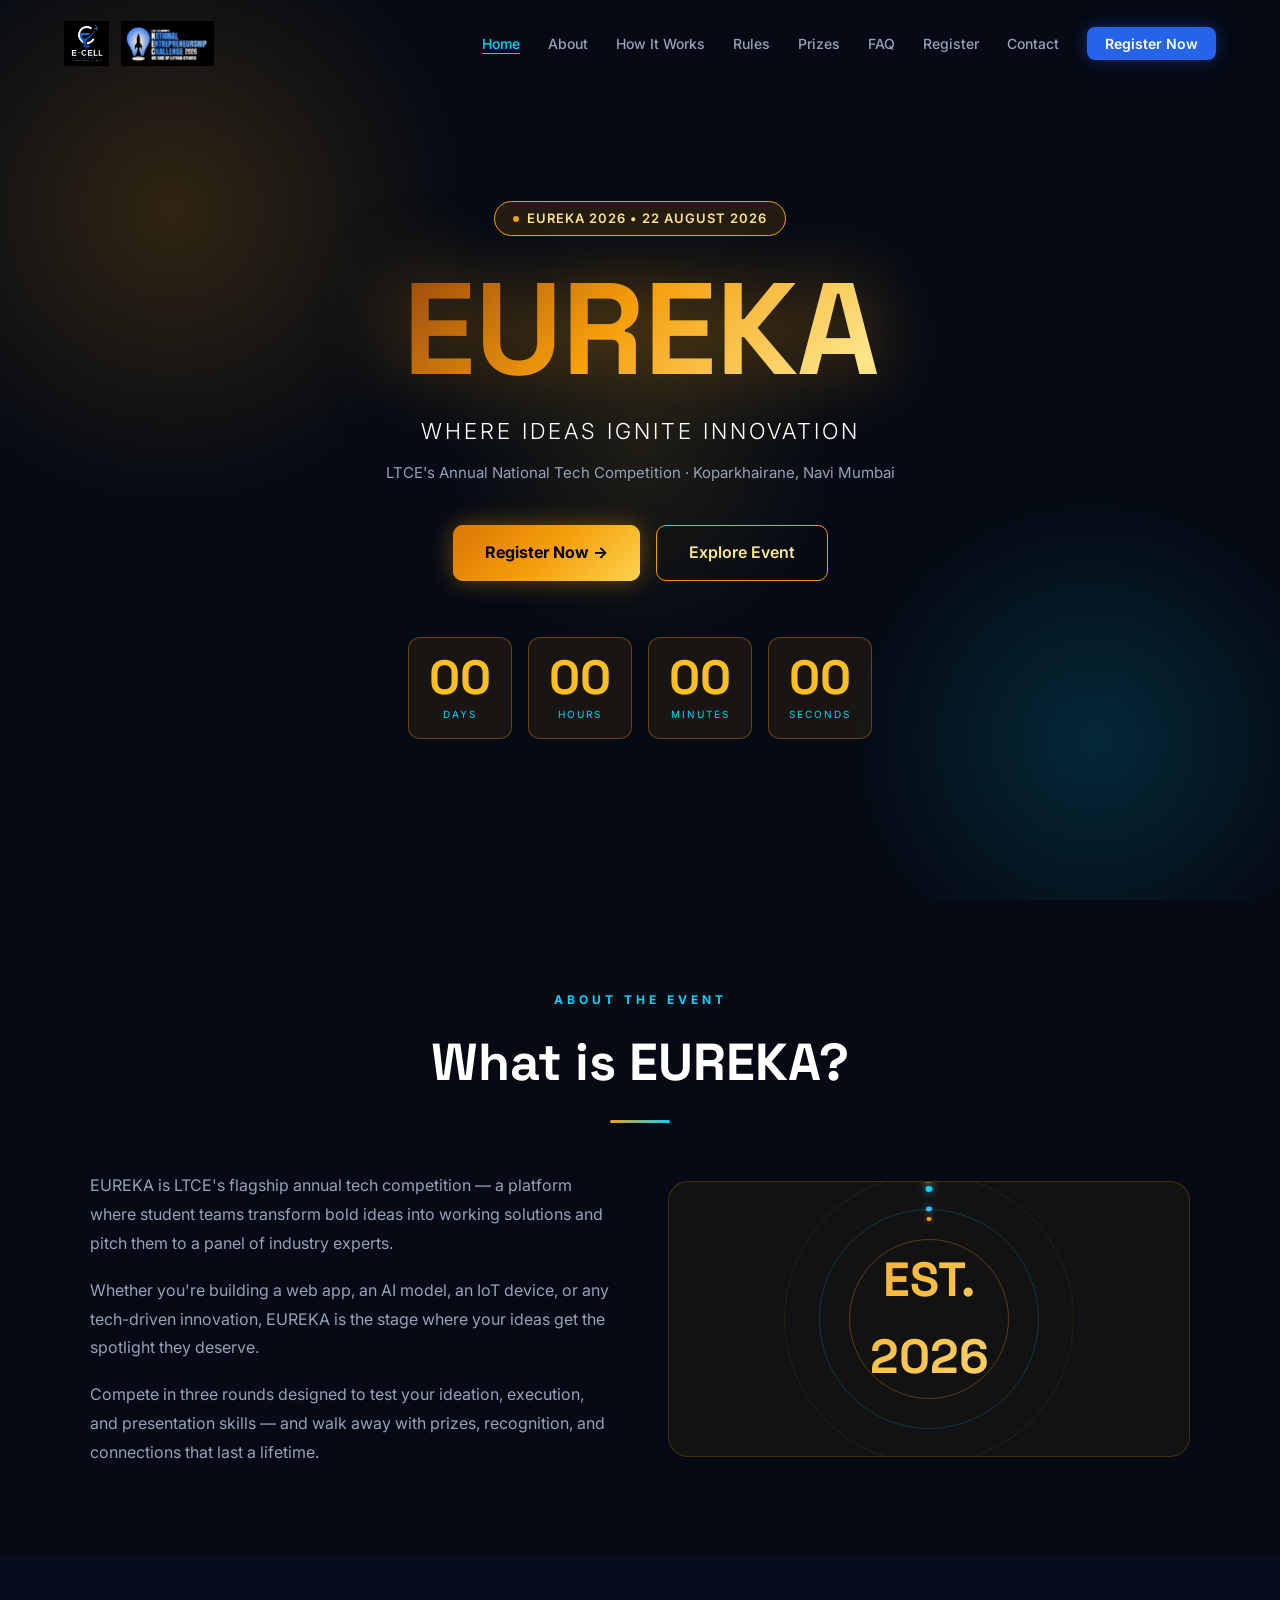
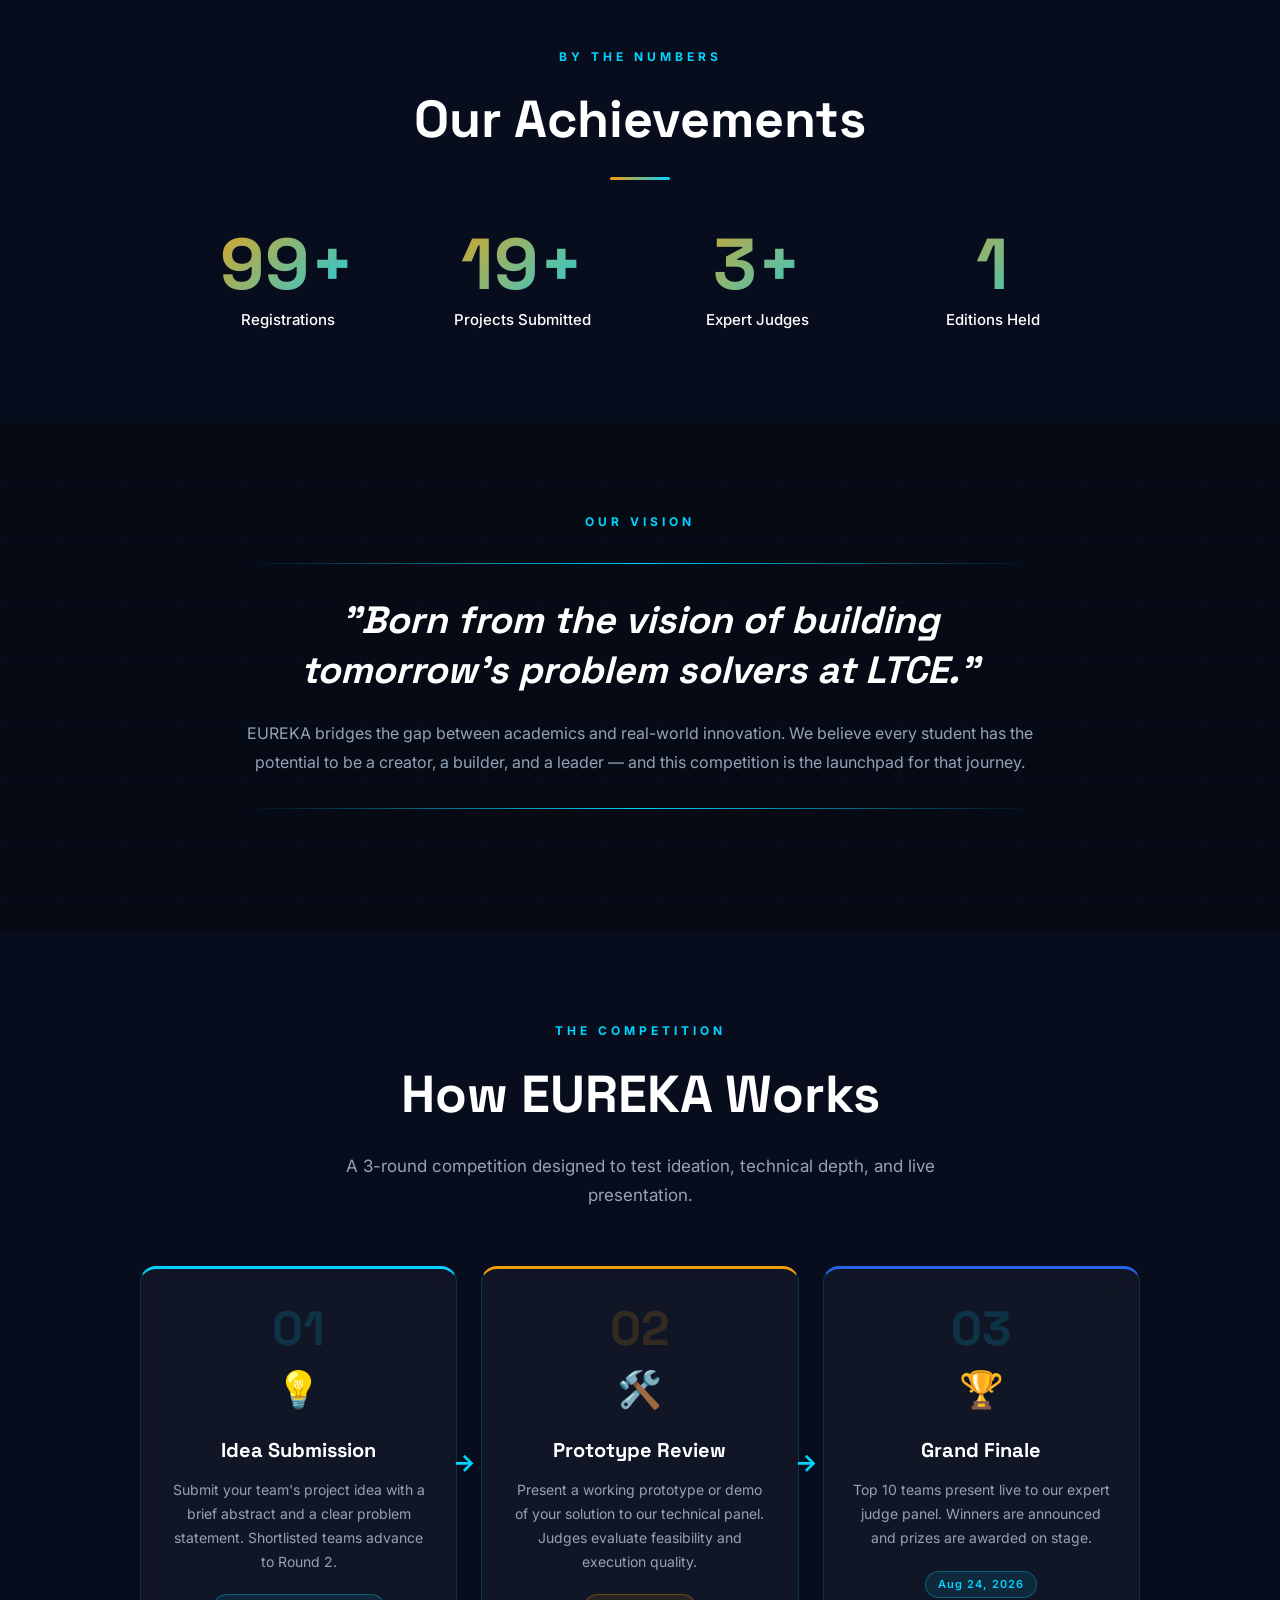
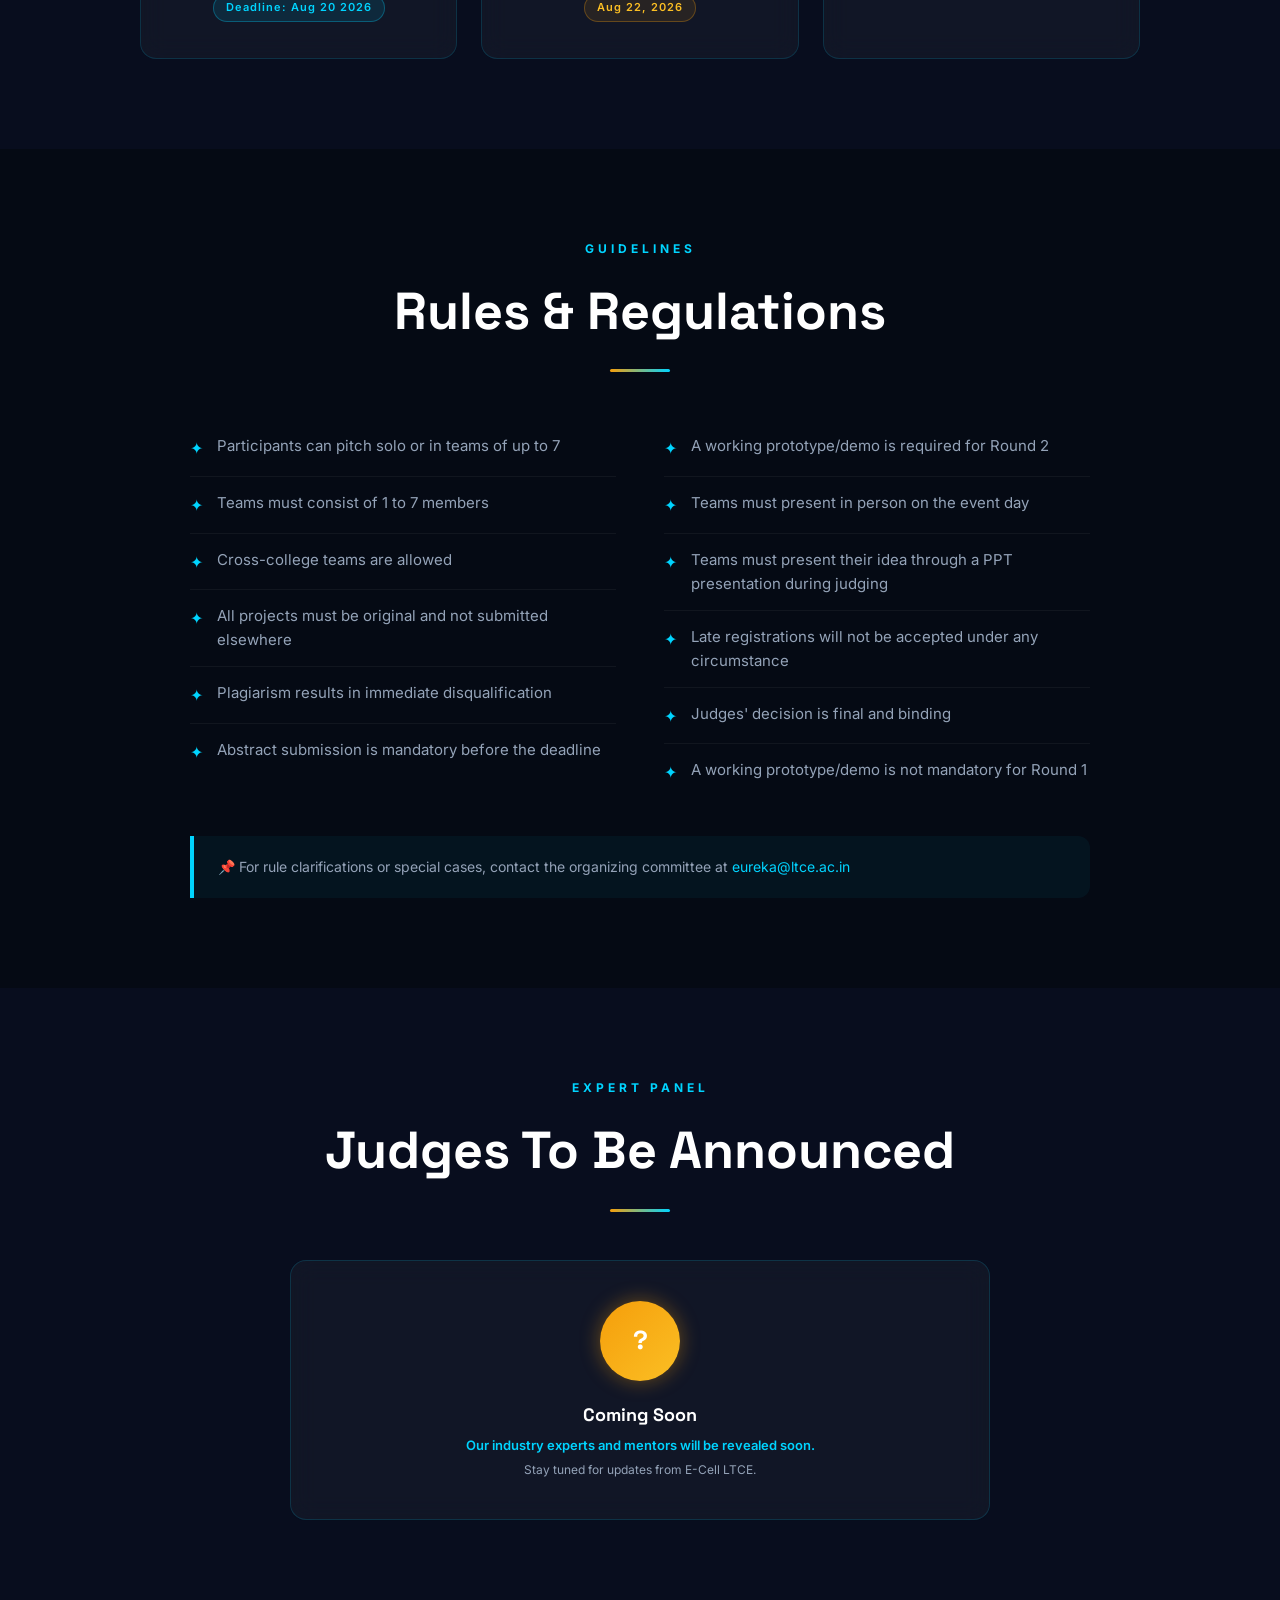
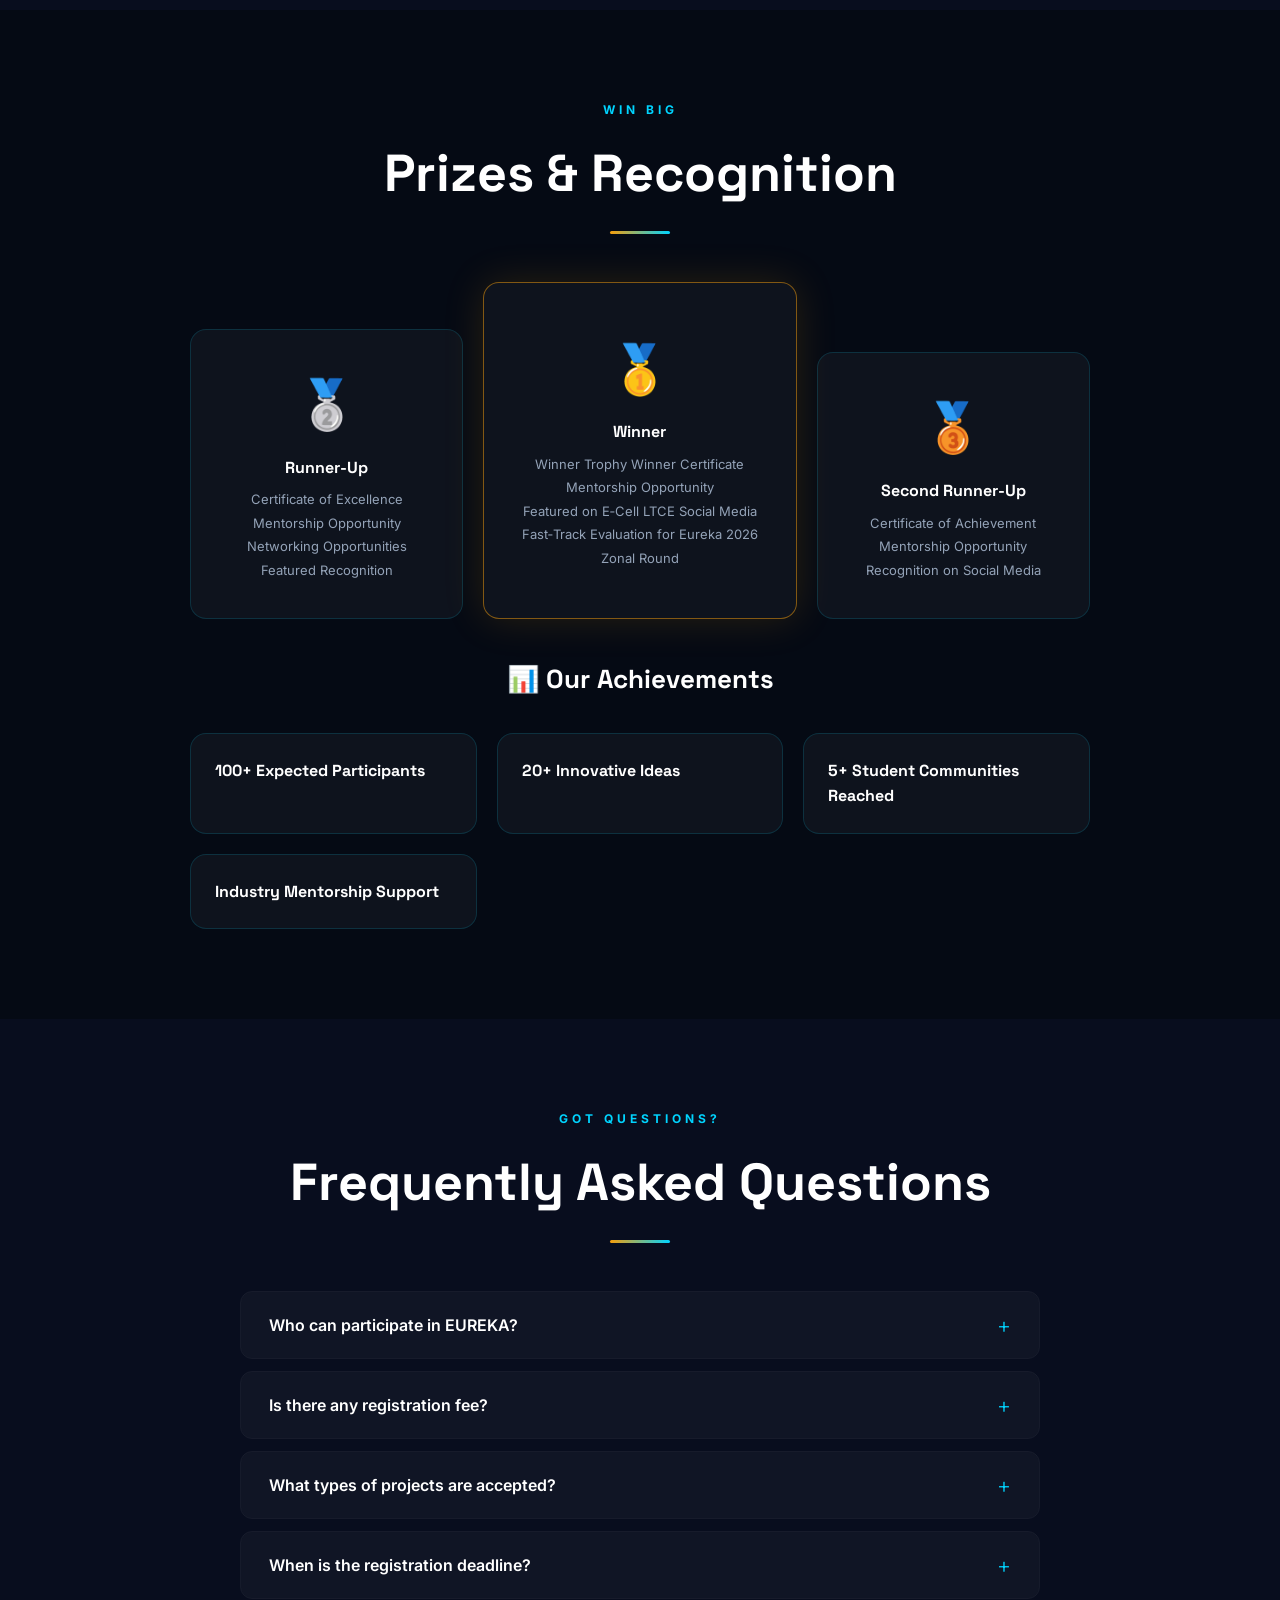
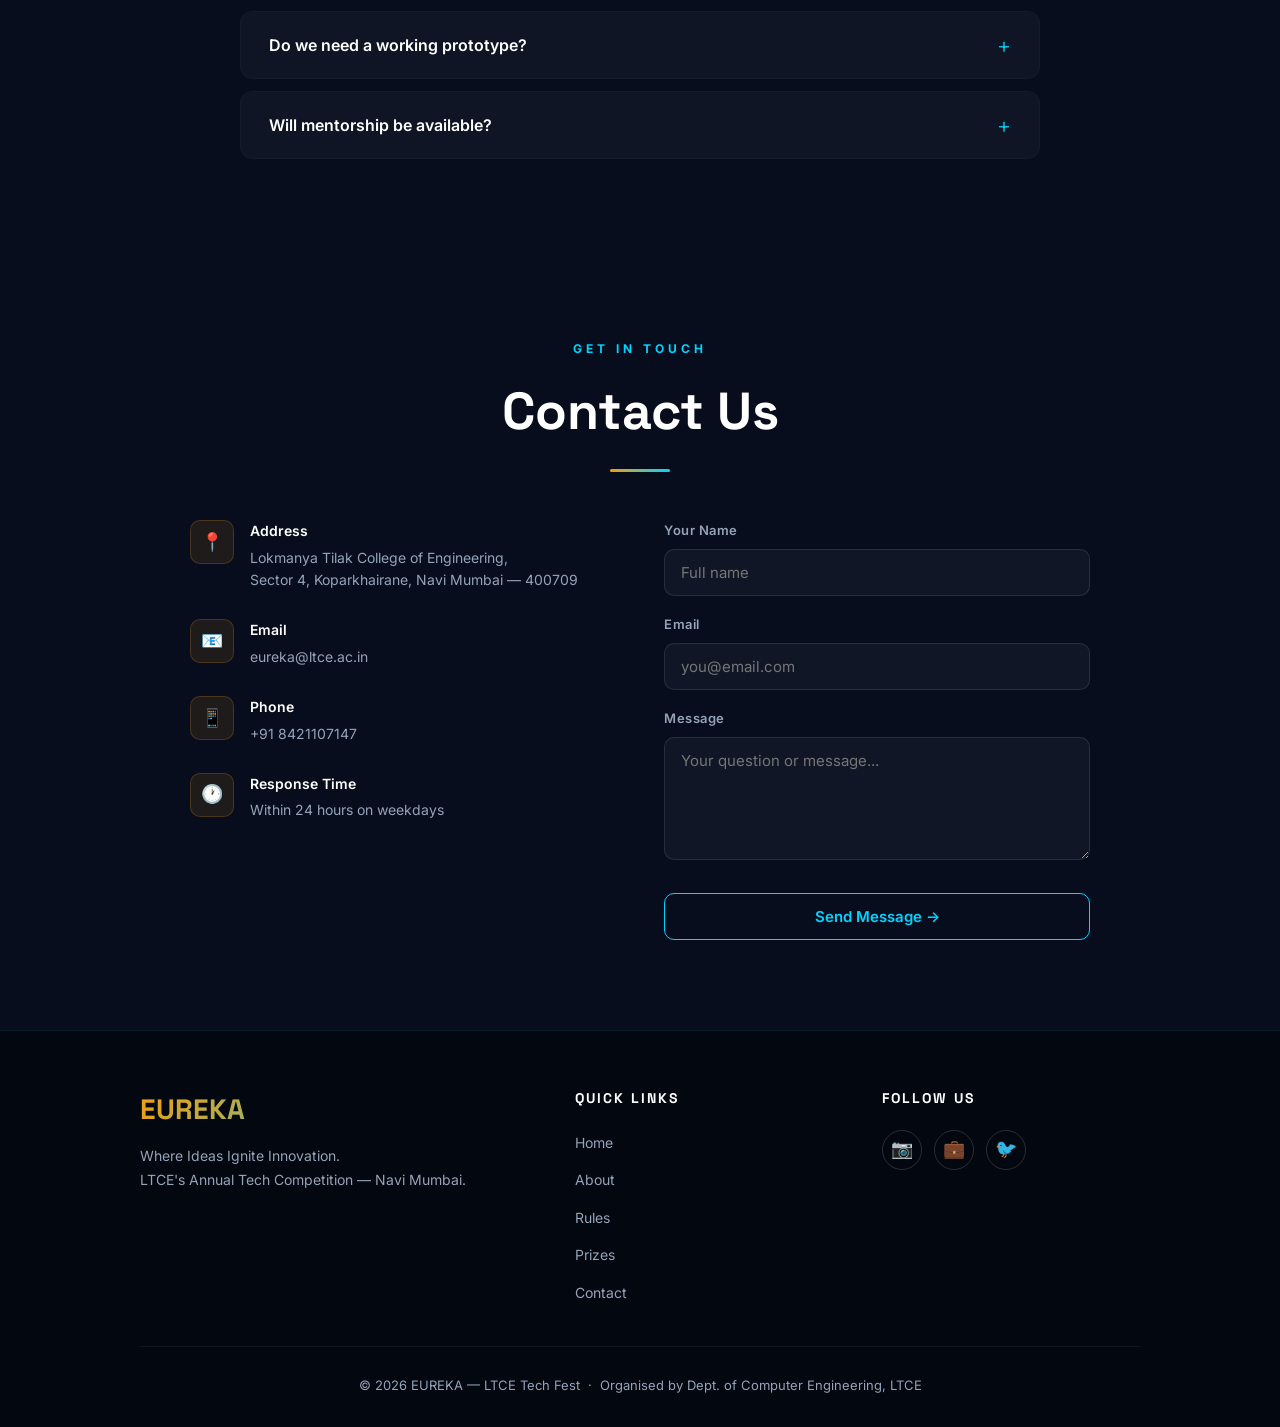
==== commit 1274d383: "Update index.html Removed the EUREKA registration extended popup and its associated styles and scrip" ====
--- a/index.html
+++ b/index.html
@@ -11,406 +11,7 @@
 <script src="Script.js" defer></script>
 </head>
 <body>
-
-<!-- 🚨 EUREKA REGISTRATION EXTENDED POPUP -->
-<div id="announcementPopup" class="eureka-popup-overlay">
-
-    <div class="eureka-popup">
-
-        <!-- Close Button -->
-        <button 
-    type="button"
-    class="eureka-popup-close"
-    onclick="closeEurekaPopup()"
-    aria-label="Close announcement">
-    &times;
-        </button>
-
-        <!-- Icon -->
-        <div class="eureka-popup-icon">🚀</div>
-
-        <!-- Heading -->
-        <h2>REGISTRATION EXTENDED!</h2>
-
-        <div class="eureka-popup-line"></div>
-
-        <!-- Message -->
-        <p class="eureka-popup-message">
-            Due to overwhelming interest, registrations for
-            <strong>EUREKA 2026</strong> have been extended!
-        </p>
-
-        <!-- Deadline -->
-        <div class="eureka-deadline">
-
-            <p>⏰ FINAL DEADLINE</p>
-
-            <h3>21 AUGUST 2026</h3>
-
-            <h4>12:00 PM (NOON)</h4>
-
-        </div>
-
-        <!-- Warning -->
-        <p class="eureka-warning">
-            ⚠️ After 12:00 PM, registrations will be CLOSED.
-        </p>
-
-        <!-- Register Button -->
-        <a
-            href="Registration.html"
-            class="eureka-register-btn"
-        >
-            🚀 REGISTER NOW
-        </a>
-
-    </div>
-</div>
-
-
-<style>
-
-/* ==============================
-   EUREKA POPUP
-   ============================== */
-  .eureka-popup-overlay {
-    position: fixed;
-    inset: 0;
-    width: 100%;
-    height: 100%;
-
-    background: rgba(0, 0, 0, 0.82);
-    backdrop-filter: blur(8px);
-
-    display: flex;
-    justify-content: center;
-    align-items: center;
-
-    padding: 20px;
-    z-index: 999999;
-    }
-    
-
-    
-
-/* POPUP BOX */
-
-.eureka-popup {
-
-    position: relative;
-
-    width: 100%;
-    max-width: 460px;
-
-    background: #111827 !important;
-
-    color: #ffffff !important;
-
-    border: 1px solid rgba(255,255,255,0.15);
-
-    border-radius: 24px;
-
-    padding: 38px 28px 32px;
-
-    text-align: center;
-
-    box-shadow:
-        0 20px 60px rgba(0,0,0,0.6),
-        0 0 40px rgba(255,255,255,0.08);
-
-    animation: eurekaPopup 0.45s ease;
-
-    font-family: inherit;
-}
-
-
-/* POPUP ANIMATION */
-
-@keyframes eurekaPopup {
-
-    from {
-        opacity: 0;
-        transform: scale(0.85) translateY(20px);
-    }
-
-    to {
-        opacity: 1;
-        transform: scale(1) translateY(0);
-    }
-
-}
-
-
-/* CLOSE BUTTON */
-
-.eureka-popup-close {
-
-    position: absolute;
-
-    top: 10px;
-    right: 15px;
-
-    background: transparent !important;
-
-    border: none !important;
-
-    color: #ffffff !important;
-
-    font-size: 32px;
-
-    cursor: pointer;
-
-    line-height: 1;
-
-    opacity: 0.8;
-
-}
-
-.eureka-popup-close:hover {
-    opacity: 1;
-}
-
-
-/* ICON */
-
-.eureka-popup-icon {
-
-    font-size: 48px;
-
-    margin-bottom: 8px;
-
-}
-
-
-/* HEADING */
-
-.eureka-popup h2 {
-
-    margin: 0 !important;
-
-    color: #ffffff !important;
-
-    font-size: 27px !important;
-
-    font-weight: 800 !important;
-
-    letter-spacing: 0.5px;
-
-}
-
-
-/* LINE */
-
-.eureka-popup-line {
-
-    width: 70px;
-
-    height: 3px;
-
-    margin: 14px auto 18px;
-
-    background: linear-gradient(
-        90deg,
-        #ff512f,
-        #f09819
-    );
-
-    border-radius: 10px;
-
-}
-
-
-/* MESSAGE */
-
-.eureka-popup-message {
-
-    color: #e5e7eb !important;
-
-    font-size: 15px !important;
-
-    line-height: 1.6;
-
-    margin: 0 0 20px;
-
-}
-
-.eureka-popup-message strong {
-
-    color: #ffffff !important;
-
-}
-
-
-/* DEADLINE BOX */
-
-.eureka-deadline {
-
-    background: linear-gradient(
-        135deg,
-        rgba(255,81,47,0.15),
-        rgba(240,152,25,0.15)
-    ) !important;
-
-    border: 1px solid rgba(255,152,25,0.4);
-
-    border-radius: 18px;
-
-    padding: 18px 10px;
-
-    margin: 20px 0;
-
-}
-
-
-/* FINAL DEADLINE */
-
-.eureka-deadline p {
-
-    margin: 0 0 7px;
-
-    color: #fbbf24 !important;
-
-    font-size: 13px !important;
-
-    font-weight: 700 !important;
-
-    letter-spacing: 1px;
-
-}
-
-
-/* DATE */
-
-.eureka-deadline h3 {
-
-    margin: 0 !important;
-
-    color: #ffffff !important;
-
-    font-size: 23px !important;
-
-    font-weight: 800 !important;
-
-}
-
-
-/* TIME */
-
-.eureka-deadline h4 {
-
-    margin: 5px 0 0;
-
-    color: #fbbf24 !important;
-
-    font-size: 18px !important;
-
-}
-
-
-/* WARNING */
-
-.eureka-warning {
-
-    color: #fca5a5 !important;
-
-    font-size: 13px !important;
-
-    font-weight: 600 !important;
-
-    margin: 15px 0 22px;
-
-}
-
-
-/* REGISTER BUTTON */
-
-.eureka-register-btn {
-
-    display: inline-block;
-
-    padding: 13px 30px;
-
-    border-radius: 30px;
-
-    background: linear-gradient(
-        135deg,
-        #ff512f,
-        #f09819
-    ) !important;
-
-    color: #ffffff !important;
-
-    text-decoration: none !important;
-
-    font-size: 16px !important;
-
-    font-weight: 800 !important;
-
-    border: none;
-
-    box-shadow:
-        0 8px 25px rgba(255,81,47,0.3);
-
-    transition: all 0.3s ease;
-
-}
-
-
-.eureka-register-btn:hover {
-
-    transform: translateY(-3px);
-
-    box-shadow:
-        0 12px 30px rgba(255,81,47,0.45);
-
-}
-
-
-/* MOBILE */
-
-@media (max-width: 480px) {
-
-    .eureka-popup {
-
-        padding: 34px 20px 28px;
-
-        border-radius: 20px;
-
-    }
-
-    .eureka-popup h2 {
-
-        font-size: 23px !important;
-
-    }
-
-    .eureka-popup-message {
-
-        font-size: 14px !important;
-
-    }
-
-    .eureka-deadline h3 {
-
-        font-size: 20px !important;
-
-    }
-
-}
-
-</style>
-
-<script>
-function closeEurekaPopup() {
-    const popup = document.getElementById("announcementPopup");
-
-    if (popup) {
-        popup.style.display = "none";
-    }
-}
-</script>
   
-
 <!-- PROGRESS BAR -->
 <div id="progress-bar"></div>
 
